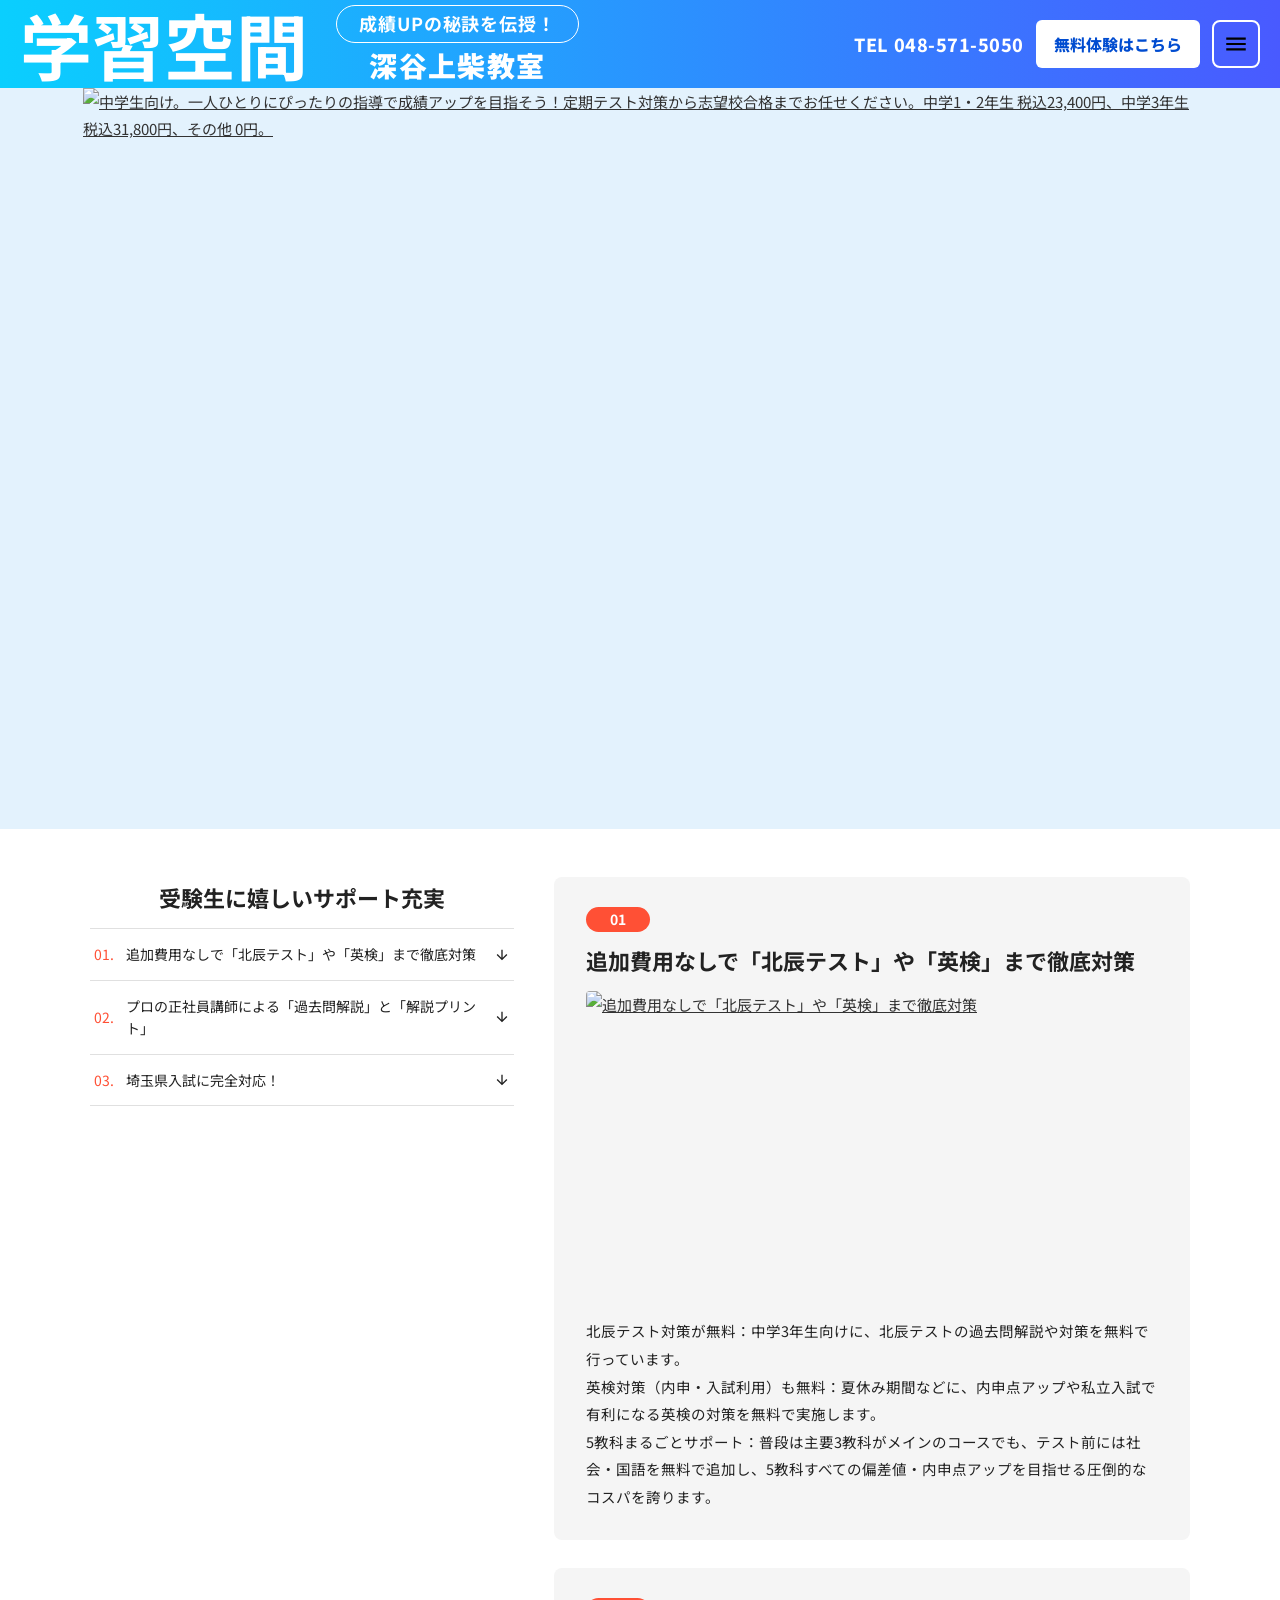
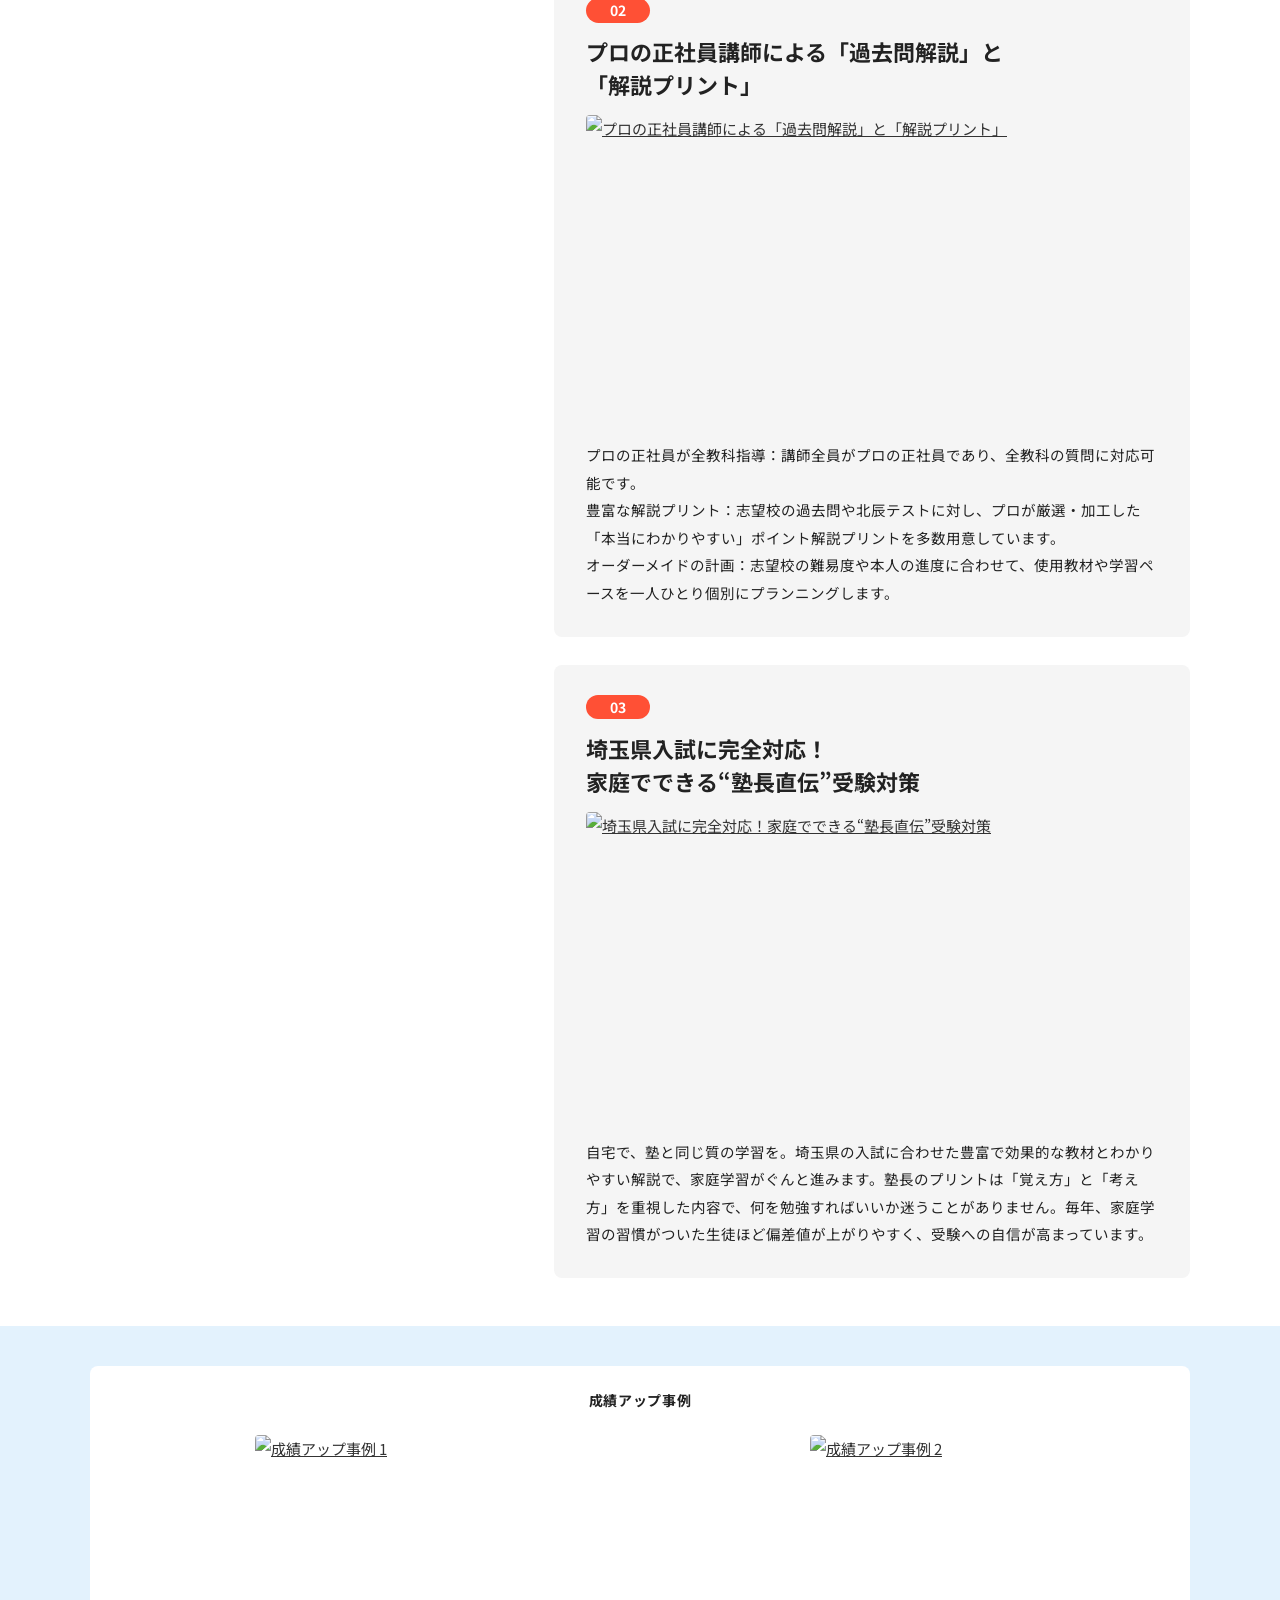
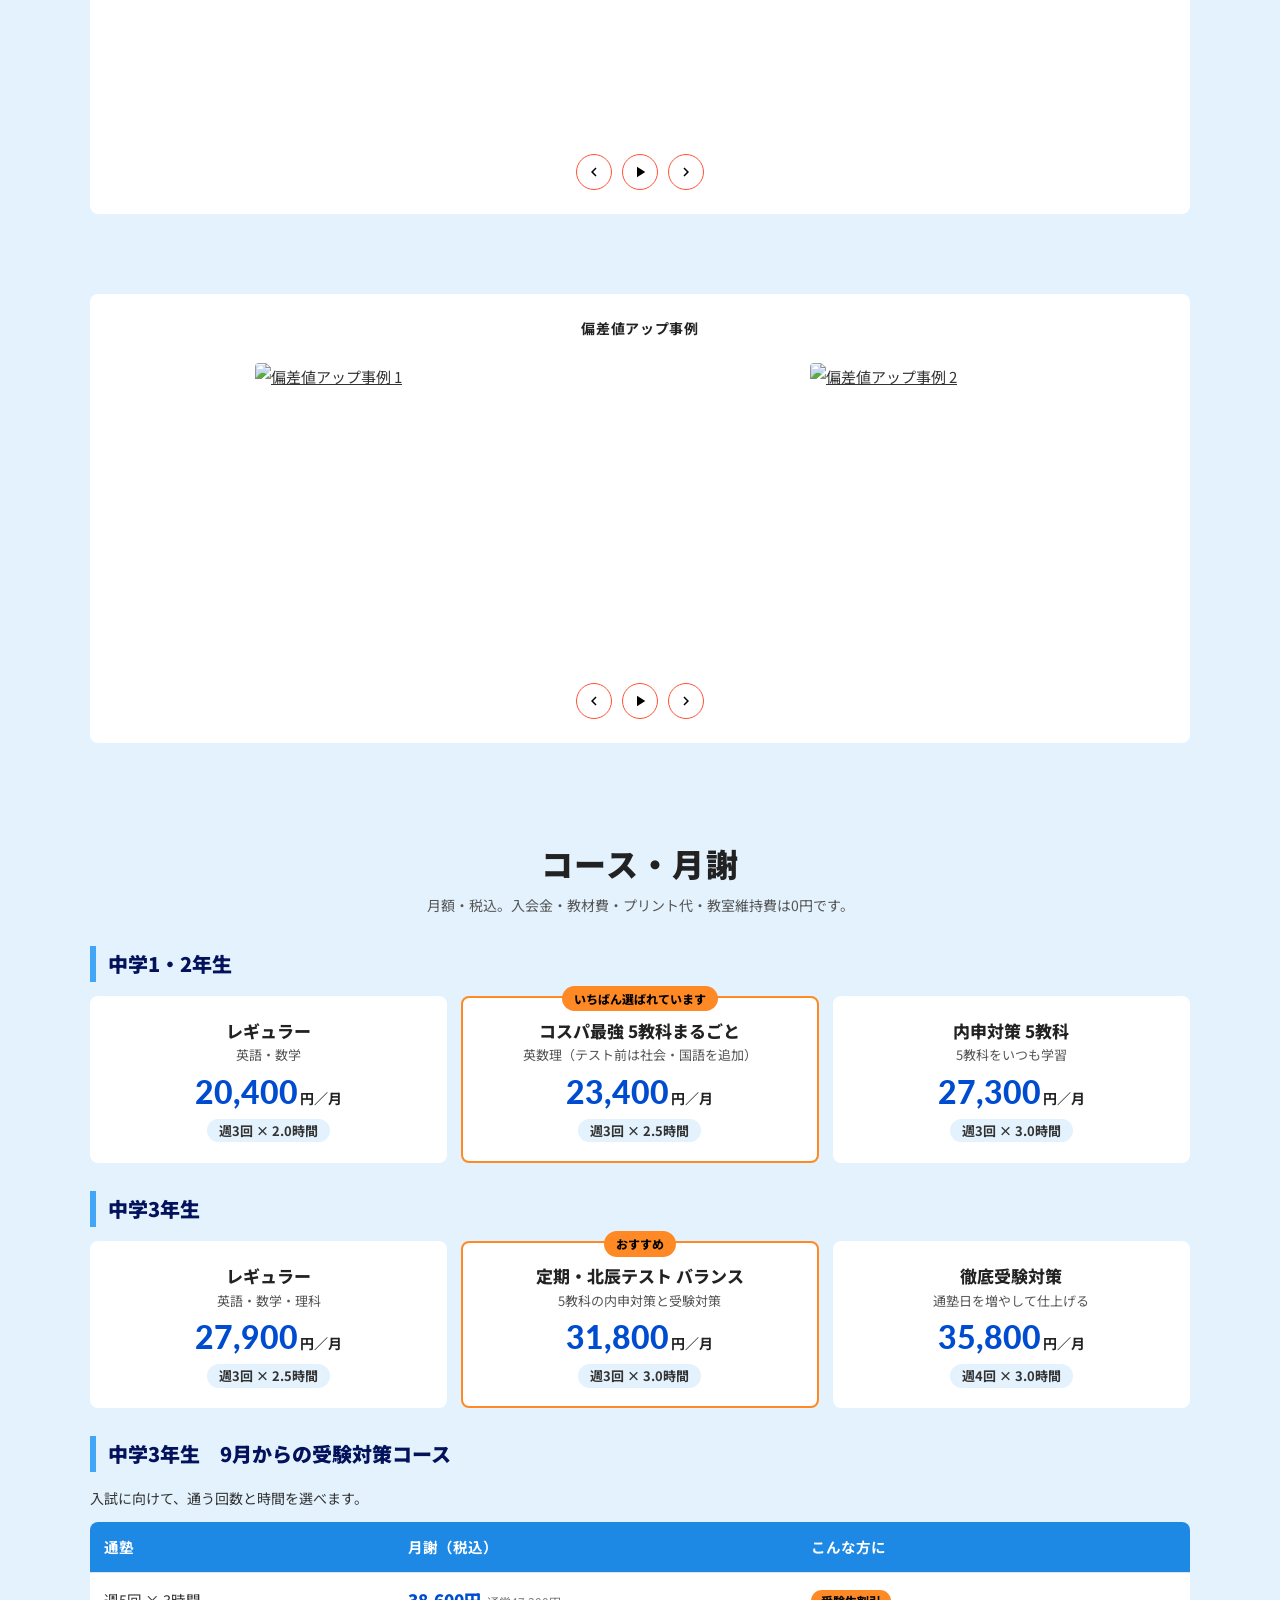
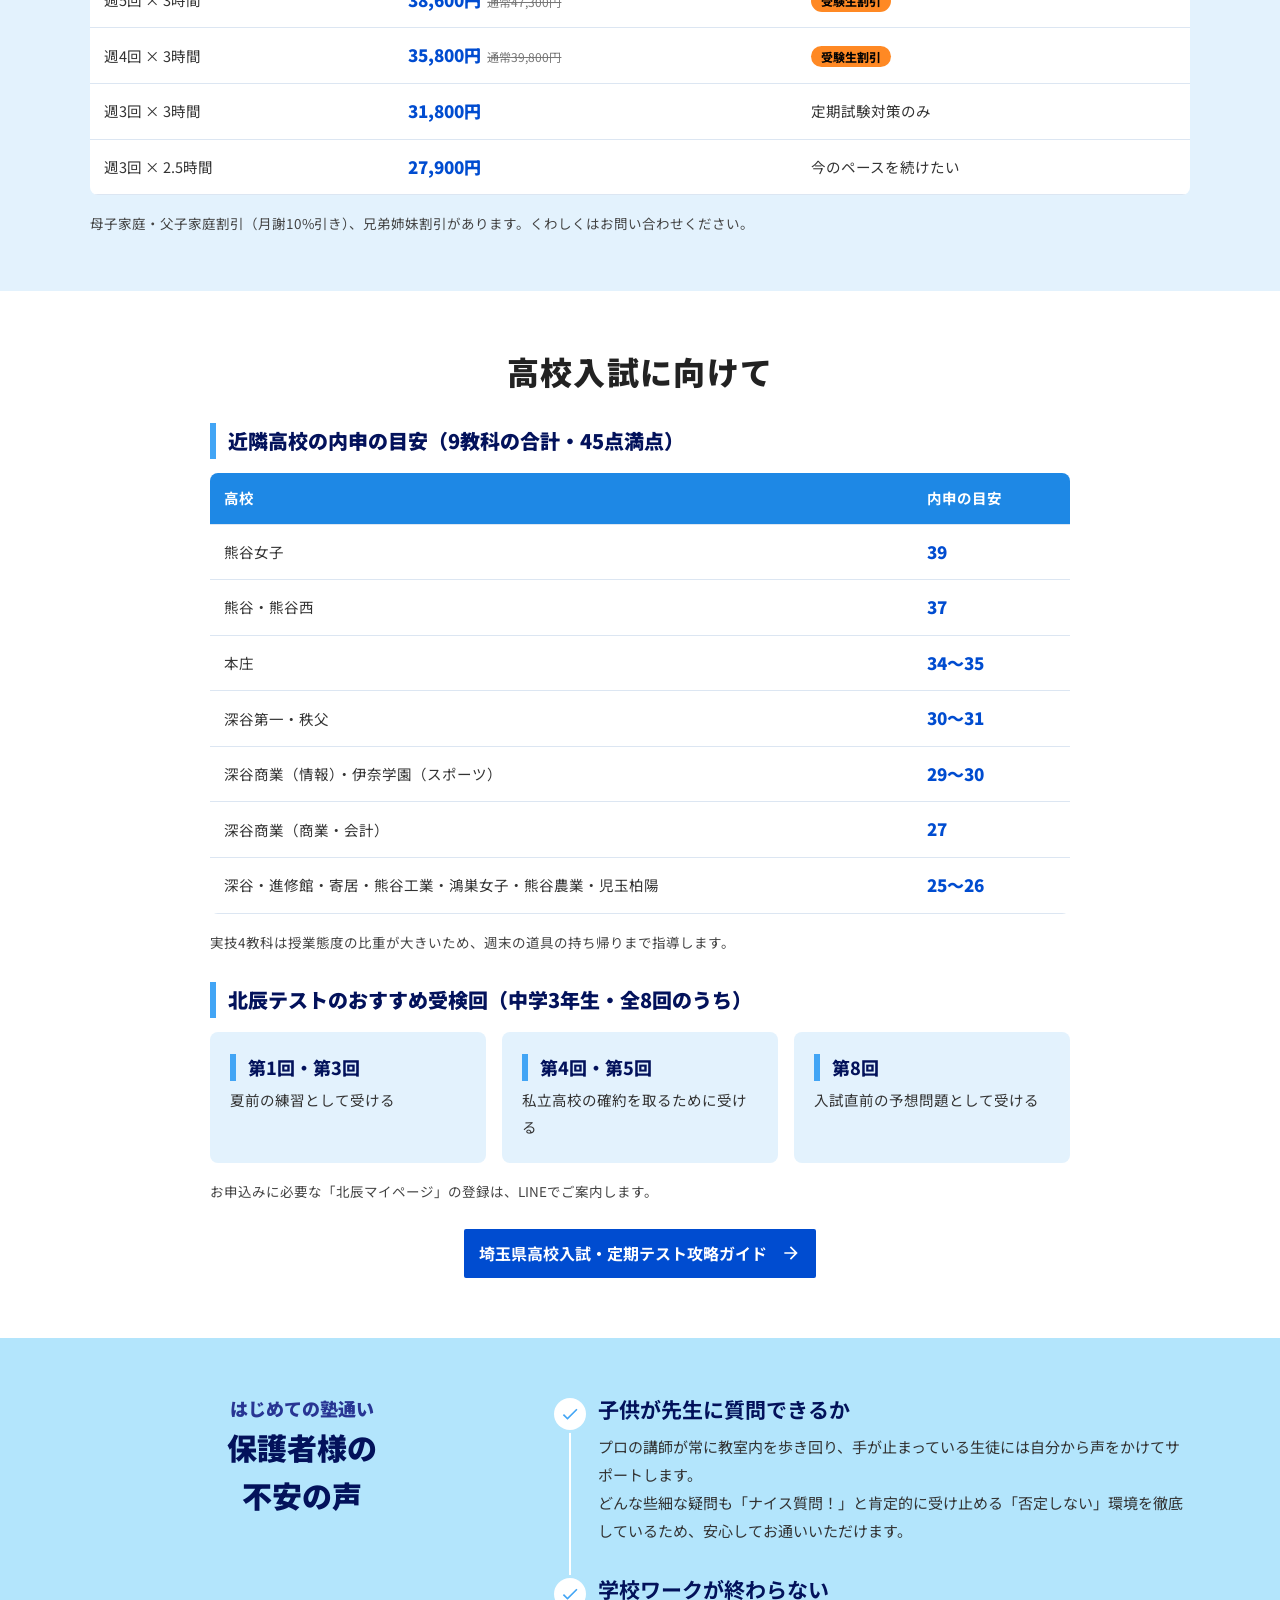
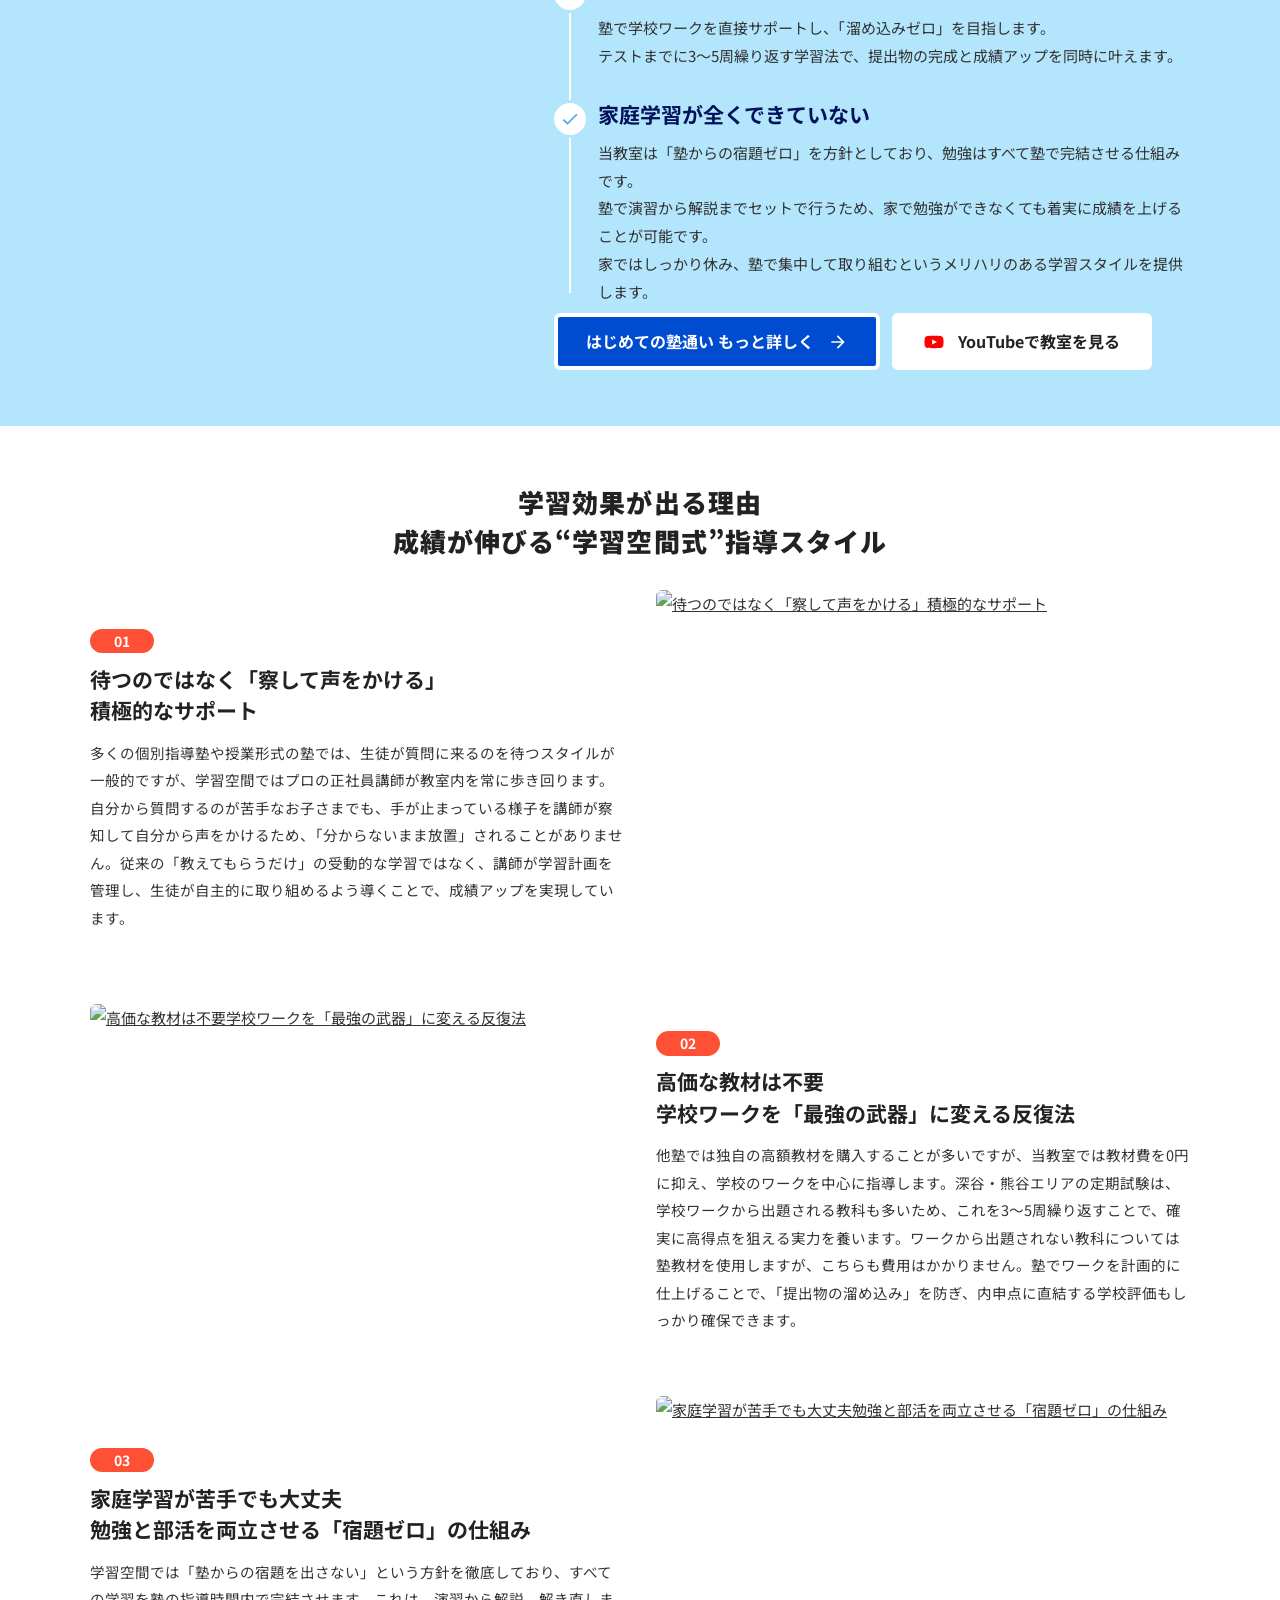
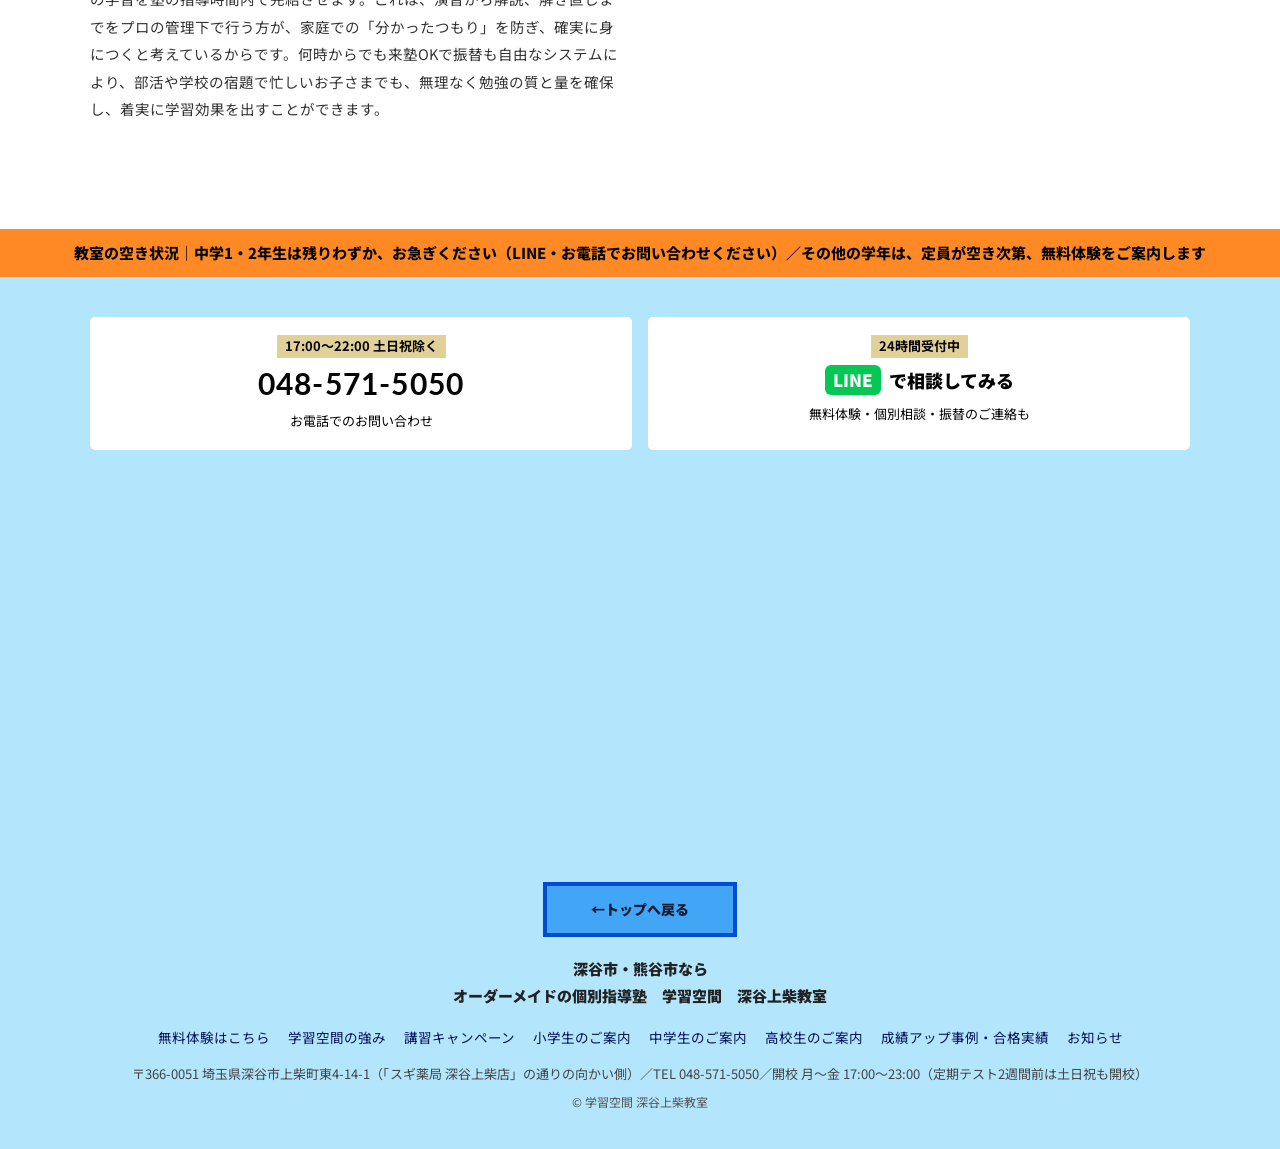
==== chugaku.html @ e516ffdf "トップ見出しを強調、冬期講習の日程をカレンダー表示、中3受験対策コースの週3回×4時間を削除、改行位置を調整 Co-Authored-By: Claude Opus 5.5 <noreply@anth" ====
<!DOCTYPE html>
<html lang="ja">
<head>
<meta charset="utf-8">
<meta name="viewport" content="width=device-width, initial-scale=1">
<title>中学生のご案内｜学習空間 深谷上柴教室</title>
<meta name="description" content="学習空間 深谷上柴教室の中学生コース。学校ワークの反復、テスト前は5教科無料、北辰テスト・英検対策も追加費用なし。">
<meta property="og:type" content="website">
<meta property="og:title" content="中学生のご案内｜学習空間 深谷上柴教室">
<meta property="og:description" content="学習空間 深谷上柴教室の中学生コース。学校ワークの反復、テスト前は5教科無料、北辰テスト・英検対策も追加費用なし。">
<meta property="og:image" content="https://storage.googleapis.com/studio-design-asset-files/projects/4BqNZxnVqr/s-1537x1023_v-fms_webp_085ecca5-3adc-478c-aa2e-44f768b6213b_middle.webp">
<meta name="twitter:card" content="summary_large_image">
<link rel="preconnect" href="https://fonts.googleapis.com">
<link rel="preconnect" href="https://fonts.gstatic.com" crossorigin>
<link rel="preconnect" href="https://storage.googleapis.com" crossorigin>
<link href="https://fonts.googleapis.com/css2?family=Lato:wght@400;700;900&family=Noto+Sans+JP:wght@400;600;700;800;900&display=swap" rel="stylesheet">
<link rel="stylesheet" href="assets/style.css">
</head>
<body class="sub" id="top">
<header class="site-header">
  <a class="logo" href="index.html" aria-label="学習空間 深谷上柴教室 トップへ">学習空間</a>
  <a class="brand-sub" href="index.html" tabindex="-1" aria-hidden="true"><span class="pill">成績UPの秘訣を伝授！</span><span class="school">深谷上柴教室</span></a>
  <div class="hdr-actions">
    <a class="hdr-tel" href="tel:048-571-5050">TEL 048-571-5050</a>
    <a class="hdr-trial" href="taiken.html">無料体験はこちら</a>
    <a class="hdr-line" href="https://line.me/R/oaMessage/@btl5495k" target="_blank" rel="noopener"><span class="lg">LINE</span>無料体験・相談</a>
    <button class="menu-btn" type="button" aria-controls="drawer" aria-expanded="false" aria-label="メニューを開く"><svg class="" viewBox="0 0 24 24" aria-hidden="true"><path d="M3 18h18v-2H3v2zm0-5h18v-2H3v2zm0-7v2h18V6H3z"/></svg></button>
  </div>
</header>
<nav class="qnav" aria-label="おもなページ"><a href="tsuyomi.html">強み</a><a href="koushu.html">講習</a><a href="shogaku.html">小学生</a><a href="chugaku.html">中学生</a><a href="koukou.html">高校生</a><a href="jisseki.html">実績</a><a href="taiken.html">無料体験</a><a href="#access">アクセス</a></nav>
<nav class="drawer" id="drawer" aria-label="サイト内メニュー" hidden><a href="index.html">トップ<svg class="icon" viewBox="0 0 24 24" aria-hidden="true"><path d="M8.6 16.6 10 18l6-6-6-6-1.4 1.4 4.6 4.6z"/></svg></a><a href="taiken.html">無料体験はこちら<svg class="icon" viewBox="0 0 24 24" aria-hidden="true"><path d="M8.6 16.6 10 18l6-6-6-6-1.4 1.4 4.6 4.6z"/></svg></a><a href="tsuyomi.html">学習空間の強み<svg class="icon" viewBox="0 0 24 24" aria-hidden="true"><path d="M8.6 16.6 10 18l6-6-6-6-1.4 1.4 4.6 4.6z"/></svg></a><a href="koushu.html">講習キャンペーン<svg class="icon" viewBox="0 0 24 24" aria-hidden="true"><path d="M8.6 16.6 10 18l6-6-6-6-1.4 1.4 4.6 4.6z"/></svg></a><a href="shogaku.html">小学生のご案内<svg class="icon" viewBox="0 0 24 24" aria-hidden="true"><path d="M8.6 16.6 10 18l6-6-6-6-1.4 1.4 4.6 4.6z"/></svg></a><a href="chugaku.html">中学生のご案内<svg class="icon" viewBox="0 0 24 24" aria-hidden="true"><path d="M8.6 16.6 10 18l6-6-6-6-1.4 1.4 4.6 4.6z"/></svg></a><a href="koukou.html">高校生のご案内<svg class="icon" viewBox="0 0 24 24" aria-hidden="true"><path d="M8.6 16.6 10 18l6-6-6-6-1.4 1.4 4.6 4.6z"/></svg></a><a href="jisseki.html">成績アップ事例・合格実績<svg class="icon" viewBox="0 0 24 24" aria-hidden="true"><path d="M8.6 16.6 10 18l6-6-6-6-1.4 1.4 4.6 4.6z"/></svg></a><a href="oshirase.html">お知らせ<svg class="icon" viewBox="0 0 24 24" aria-hidden="true"><path d="M8.6 16.6 10 18l6-6-6-6-1.4 1.4 4.6 4.6z"/></svg></a><a href="taiken.html#avail">教室の空き状況<svg class="icon" viewBox="0 0 24 24" aria-hidden="true"><path d="M8.6 16.6 10 18l6-6-6-6-1.4 1.4 4.6 4.6z"/></svg></a><a href="index.html#access">アクセス<svg class="icon" viewBox="0 0 24 24" aria-hidden="true"><path d="M8.6 16.6 10 18l6-6-6-6-1.4 1.4 4.6 4.6z"/></svg></a><a class="drawer-cta" href="https://line.me/R/oaMessage/@btl5495k" target="_blank" rel="noopener">LINEで無料体験・個別相談</a></nav>
<main>
<h1 class="sr-only">中学生のご案内</h1><div class="page-hero"><a class="zoom" href="https://storage.googleapis.com/studio-design-asset-files/projects/4BqNZxnVqr/s-1537x1023_v-fms_webp_085ecca5-3adc-478c-aa2e-44f768b6213b_middle.webp" data-zoom aria-label="画像を拡大して見る：中学生向け。一人ひとりにぴったりの指導で成績アップを目指そう！定期テスト対策から"><img src="https://storage.googleapis.com/studio-design-asset-files/projects/4BqNZxnVqr/s-1537x1023_v-fms_webp_085ecca5-3adc-478c-aa2e-44f768b6213b_middle.webp" width="1537" height="1023" alt="中学生向け。一人ひとりにぴったりの指導で成績アップを目指そう！定期テスト対策から志望校合格までお任せください。中学1・2年生 税込23,400円、中学3年生 税込31,800円、その他 0円。" fetchpriority="high"><span class="zoom-hint" aria-hidden="true">タップで拡大</span></a></div><section class="feature"><div class="container feature__in">
<aside class="f-index"><h2>受験生に嬉しいサポート充実</h2><ol><li><a href="#f-1"><span class="n">01.</span><span class="t">追加費用なしで「北辰テスト」や「英検」まで徹底対策</span><svg class="icon" viewBox="0 0 24 24" aria-hidden="true"><path d="M20 12l-1.4-1.4-5.6 5.6V4h-2v12.2l-5.6-5.6L4 12l8 8z"/></svg></a></li><li><a href="#f-2"><span class="n">02.</span><span class="t">プロの正社員講師による「過去問解説」と「解説プリント」</span><svg class="icon" viewBox="0 0 24 24" aria-hidden="true"><path d="M20 12l-1.4-1.4-5.6 5.6V4h-2v12.2l-5.6-5.6L4 12l8 8z"/></svg></a></li><li><a href="#f-3"><span class="n">03.</span><span class="t">埼玉県入試に完全対応！</span><svg class="icon" viewBox="0 0 24 24" aria-hidden="true"><path d="M20 12l-1.4-1.4-5.6 5.6V4h-2v12.2l-5.6-5.6L4 12l8 8z"/></svg></a></li></ol></aside>
<div class="f-articles"><article class="f-art" id="f-1"><span class="f-num">01</span><h3>追加費用なしで「北辰テスト」や「英検」まで徹底対策</h3><a class="zoom" href="https://storage.googleapis.com/studio-design-asset-files/projects/JgqeddRwOk/s-1408x768_v-fms_webp_c2625f25-306c-45f7-a068-4a44cbc69f5a_middle.webp" data-zoom aria-label="画像を拡大して見る：追加費用なしで「北辰テスト」や「英検」まで徹底対策"><img src="https://storage.googleapis.com/studio-design-asset-files/projects/JgqeddRwOk/s-1408x768_v-fms_webp_c2625f25-306c-45f7-a068-4a44cbc69f5a_middle.webp" width="1408" height="768" alt="追加費用なしで「北辰テスト」や「英検」まで徹底対策" loading="lazy" decoding="async"><span class="zoom-hint" aria-hidden="true">タップで拡大</span></a><p>北辰テスト対策が無料：中学3年生向けに、北辰テストの過去問解説や対策を無料で行っています。<br>英検対策（内申・入試利用）も無料：夏休み期間などに、内申点アップや私立入試で有利になる英検の対策を無料で実施します。<br>5教科まるごとサポート：普段は主要3教科がメインのコースでも、テスト前には社会・国語を無料で追加し、5教科すべての偏差値・内申点アップを目指せる圧倒的なコスパを誇ります。</p></article><article class="f-art" id="f-2"><span class="f-num">02</span><h3>プロの正社員講師による「過去問解説」と「解説プリント」</h3><a class="zoom" href="https://storage.googleapis.com/studio-design-asset-files/projects/JgqeddRwOk/s-1408x768_v-fms_webp_89e62959-d08c-49f3-b82d-85c477951748_middle.webp" data-zoom aria-label="画像を拡大して見る：プロの正社員講師による「過去問解説」と「解説プリント」"><img src="https://storage.googleapis.com/studio-design-asset-files/projects/JgqeddRwOk/s-1408x768_v-fms_webp_89e62959-d08c-49f3-b82d-85c477951748_middle.webp" width="1408" height="768" alt="プロの正社員講師による「過去問解説」と「解説プリント」" loading="lazy" decoding="async"><span class="zoom-hint" aria-hidden="true">タップで拡大</span></a><p>プロの正社員が全教科指導：講師全員がプロの正社員であり、全教科の質問に対応可能です。<br>豊富な解説プリント：志望校の過去問や北辰テストに対し、プロが厳選・加工した「本当にわかりやすい」ポイント解説プリントを多数用意しています。<br>オーダーメイドの計画：志望校の難易度や本人の進度に合わせて、使用教材や学習ペースを一人ひとり個別にプランニングします。</p></article><article class="f-art" id="f-3"><span class="f-num">03</span><h3>埼玉県入試に完全対応！<br>家庭でできる“塾長直伝”受験対策</h3><a class="zoom" href="https://storage.googleapis.com/studio-design-asset-files/projects/JgqeddRwOk/s-1408x768_v-fms_webp_7ffeb72d-46fb-4b7b-9261-440a70feaf93_middle.webp" data-zoom aria-label="画像を拡大して見る：埼玉県入試に完全対応！家庭でできる“塾長直伝”受験対策"><img src="https://storage.googleapis.com/studio-design-asset-files/projects/JgqeddRwOk/s-1408x768_v-fms_webp_7ffeb72d-46fb-4b7b-9261-440a70feaf93_middle.webp" width="1408" height="768" alt="埼玉県入試に完全対応！家庭でできる“塾長直伝”受験対策" loading="lazy" decoding="async"><span class="zoom-hint" aria-hidden="true">タップで拡大</span></a><p>自宅で、塾と同じ質の学習を。埼玉県の入試に合わせた豊富で効果的な教材とわかりやすい解説で、家庭学習がぐんと進みます。塾長のプリントは「覚え方」と「考え方」を重視した内容で、何を勉強すればいいか迷うことがありません。毎年、家庭学習の習慣がついた生徒ほど偏差値が上がりやすく、受験への自信が高まっています。</p></article></div>
</div></section><section class="gallery"><div class="container"><div class="g-card">
<h2 class="g-title">成績アップ事例</h2>
<div class="slider" data-slider>
  <div class="sl-track" tabindex="0" aria-label="成績アップ事例（横にスクロールできます）"><figure class="sl-slide"><a class="zoom" href="https://storage.googleapis.com/studio-design-asset-files/projects/4BqNZxnVqr/s-2867x1600_v-frms_webp_2e378aa3-9a1c-422d-a543-12ef99676a40_regular.webp" data-zoom aria-label="画像を拡大して見る：成績アップ事例 1"><img src="https://storage.googleapis.com/studio-design-asset-files/projects/4BqNZxnVqr/s-2867x1600_v-frms_webp_2e378aa3-9a1c-422d-a543-12ef99676a40_middle.webp" width="2867" height="1600" alt="成績アップ事例 1" loading="lazy" decoding="async"><span class="zoom-hint" aria-hidden="true">タップで拡大</span></a></figure><figure class="sl-slide"><a class="zoom" href="https://storage.googleapis.com/studio-design-asset-files/projects/4BqNZxnVqr/s-2867x1600_v-frms_webp_92ac3104-5711-4bfc-8321-d95f1cb8992a_regular.webp" data-zoom aria-label="画像を拡大して見る：成績アップ事例 2"><img src="https://storage.googleapis.com/studio-design-asset-files/projects/4BqNZxnVqr/s-2867x1600_v-frms_webp_92ac3104-5711-4bfc-8321-d95f1cb8992a_middle.webp" width="2867" height="1600" alt="成績アップ事例 2" loading="lazy" decoding="async"><span class="zoom-hint" aria-hidden="true">タップで拡大</span></a></figure><figure class="sl-slide"><a class="zoom" href="https://storage.googleapis.com/studio-design-asset-files/projects/4BqNZxnVqr/s-2867x1600_v-frms_webp_7a08f647-401f-4278-8d2e-4a46b5521adf_regular.webp" data-zoom aria-label="画像を拡大して見る：成績アップ事例 3"><img src="https://storage.googleapis.com/studio-design-asset-files/projects/4BqNZxnVqr/s-2867x1600_v-frms_webp_7a08f647-401f-4278-8d2e-4a46b5521adf_middle.webp" width="2867" height="1600" alt="成績アップ事例 3" loading="lazy" decoding="async"><span class="zoom-hint" aria-hidden="true">タップで拡大</span></a></figure><figure class="sl-slide"><a class="zoom" href="https://storage.googleapis.com/studio-design-asset-files/projects/4BqNZxnVqr/s-2867x1600_v-frms_webp_35bacf67-cd79-4b3f-bc0f-cceeab15dfef_regular.webp" data-zoom aria-label="画像を拡大して見る：成績アップ事例 4"><img src="https://storage.googleapis.com/studio-design-asset-files/projects/4BqNZxnVqr/s-2867x1600_v-frms_webp_35bacf67-cd79-4b3f-bc0f-cceeab15dfef_middle.webp" width="2867" height="1600" alt="成績アップ事例 4" loading="lazy" decoding="async"><span class="zoom-hint" aria-hidden="true">タップで拡大</span></a></figure><figure class="sl-slide"><a class="zoom" href="https://storage.googleapis.com/studio-design-asset-files/projects/4BqNZxnVqr/s-2867x1600_v-frms_webp_fa2b240c-3f54-4483-aff1-b40e52ed1cd4_regular.webp" data-zoom aria-label="画像を拡大して見る：成績アップ事例 5"><img src="https://storage.googleapis.com/studio-design-asset-files/projects/4BqNZxnVqr/s-2867x1600_v-frms_webp_fa2b240c-3f54-4483-aff1-b40e52ed1cd4_middle.webp" width="2867" height="1600" alt="成績アップ事例 5" loading="lazy" decoding="async"><span class="zoom-hint" aria-hidden="true">タップで拡大</span></a></figure><figure class="sl-slide"><a class="zoom" href="https://storage.googleapis.com/studio-design-asset-files/projects/4BqNZxnVqr/s-2867x1600_v-frms_webp_d806d4c4-3f8f-4ee7-b16f-ba9aa1a09edf_regular.webp" data-zoom aria-label="画像を拡大して見る：成績アップ事例 6"><img src="https://storage.googleapis.com/studio-design-asset-files/projects/4BqNZxnVqr/s-2867x1600_v-frms_webp_d806d4c4-3f8f-4ee7-b16f-ba9aa1a09edf_middle.webp" width="2867" height="1600" alt="成績アップ事例 6" loading="lazy" decoding="async"><span class="zoom-hint" aria-hidden="true">タップで拡大</span></a></figure><figure class="sl-slide"><a class="zoom" href="https://storage.googleapis.com/studio-design-asset-files/projects/4BqNZxnVqr/s-2867x1600_v-frms_webp_1634949c-c64b-4a1b-981c-edf28facf3b1_regular.webp" data-zoom aria-label="画像を拡大して見る：成績アップ事例 7"><img src="https://storage.googleapis.com/studio-design-asset-files/projects/4BqNZxnVqr/s-2867x1600_v-frms_webp_1634949c-c64b-4a1b-981c-edf28facf3b1_middle.webp" width="2867" height="1600" alt="成績アップ事例 7" loading="lazy" decoding="async"><span class="zoom-hint" aria-hidden="true">タップで拡大</span></a></figure><figure class="sl-slide"><a class="zoom" href="https://storage.googleapis.com/studio-design-asset-files/projects/4BqNZxnVqr/s-2867x1600_v-frms_webp_f30806ed-70dc-40b2-820a-d382b4d7b7dc_regular.webp" data-zoom aria-label="画像を拡大して見る：成績アップ事例 8"><img src="https://storage.googleapis.com/studio-design-asset-files/projects/4BqNZxnVqr/s-2867x1600_v-frms_webp_f30806ed-70dc-40b2-820a-d382b4d7b7dc_middle.webp" width="2867" height="1600" alt="成績アップ事例 8" loading="lazy" decoding="async"><span class="zoom-hint" aria-hidden="true">タップで拡大</span></a></figure><figure class="sl-slide"><a class="zoom" href="https://storage.googleapis.com/studio-design-asset-files/projects/4BqNZxnVqr/s-2867x1600_v-frms_webp_926273d0-de78-448a-9262-63d55eb0447c_regular.webp" data-zoom aria-label="画像を拡大して見る：成績アップ事例 9"><img src="https://storage.googleapis.com/studio-design-asset-files/projects/4BqNZxnVqr/s-2867x1600_v-frms_webp_926273d0-de78-448a-9262-63d55eb0447c_middle.webp" width="2867" height="1600" alt="成績アップ事例 9" loading="lazy" decoding="async"><span class="zoom-hint" aria-hidden="true">タップで拡大</span></a></figure><figure class="sl-slide"><a class="zoom" href="https://storage.googleapis.com/studio-design-asset-files/projects/4BqNZxnVqr/s-2867x1600_v-frms_webp_481ab925-b3a5-42a6-a189-8581e3936064_regular.webp" data-zoom aria-label="画像を拡大して見る：成績アップ事例 10"><img src="https://storage.googleapis.com/studio-design-asset-files/projects/4BqNZxnVqr/s-2867x1600_v-frms_webp_481ab925-b3a5-42a6-a189-8581e3936064_middle.webp" width="2867" height="1600" alt="成績アップ事例 10" loading="lazy" decoding="async"><span class="zoom-hint" aria-hidden="true">タップで拡大</span></a></figure></div>
  <div class="sl-ctrl"><button type="button" data-prev aria-label="前へ"><svg class="" viewBox="0 0 24 24" aria-hidden="true"><path d="M15.4 7.4 14 6l-6 6 6 6 1.4-1.4L10.8 12z"/></svg></button><button type="button" data-play aria-pressed="false" aria-label="自動再生する"><svg class="" viewBox="0 0 24 24" aria-hidden="true"><path d="M8 5v14l11-7z"/></svg></button><button type="button" data-next aria-label="次へ"><svg class="" viewBox="0 0 24 24" aria-hidden="true"><path d="M8.6 16.6 10 18l6-6-6-6-1.4 1.4 4.6 4.6z"/></svg></button></div>
</div>
</div></div></section><section class="gallery"><div class="container"><div class="g-card">
<h2 class="g-title">偏差値アップ事例</h2>
<div class="slider" data-slider>
  <div class="sl-track" tabindex="0" aria-label="偏差値アップ事例（横にスクロールできます）"><figure class="sl-slide"><a class="zoom" href="https://storage.googleapis.com/studio-design-asset-files/projects/4BqNZxnVqr/s-2752x1536_v-frms_webp_117fcaa7-79cf-4fb7-bff4-4b47ab7573e0_regular.webp" data-zoom aria-label="画像を拡大して見る：偏差値アップ事例 1"><img src="https://storage.googleapis.com/studio-design-asset-files/projects/4BqNZxnVqr/s-2752x1536_v-frms_webp_117fcaa7-79cf-4fb7-bff4-4b47ab7573e0_middle.webp" width="2752" height="1536" alt="偏差値アップ事例 1" loading="lazy" decoding="async"><span class="zoom-hint" aria-hidden="true">タップで拡大</span></a></figure><figure class="sl-slide"><a class="zoom" href="https://storage.googleapis.com/studio-design-asset-files/projects/4BqNZxnVqr/s-2867x1600_v-frms_webp_02a554d6-b432-4d66-baea-f7bd795b435c_regular.webp" data-zoom aria-label="画像を拡大して見る：偏差値アップ事例 2"><img src="https://storage.googleapis.com/studio-design-asset-files/projects/4BqNZxnVqr/s-2867x1600_v-frms_webp_02a554d6-b432-4d66-baea-f7bd795b435c_middle.webp" width="2867" height="1600" alt="偏差値アップ事例 2" loading="lazy" decoding="async"><span class="zoom-hint" aria-hidden="true">タップで拡大</span></a></figure><figure class="sl-slide"><a class="zoom" href="https://storage.googleapis.com/studio-design-asset-files/projects/4BqNZxnVqr/s-2867x1600_v-frms_webp_d7d34027-dc32-41b5-88ef-8b2a43e8c762_regular.webp" data-zoom aria-label="画像を拡大して見る：偏差値アップ事例 3"><img src="https://storage.googleapis.com/studio-design-asset-files/projects/4BqNZxnVqr/s-2867x1600_v-frms_webp_d7d34027-dc32-41b5-88ef-8b2a43e8c762_middle.webp" width="2867" height="1600" alt="偏差値アップ事例 3" loading="lazy" decoding="async"><span class="zoom-hint" aria-hidden="true">タップで拡大</span></a></figure><figure class="sl-slide"><a class="zoom" href="https://storage.googleapis.com/studio-design-asset-files/projects/4BqNZxnVqr/s-2867x1600_v-frms_webp_4d8c095f-3f36-401b-88a9-9adc94176a1b_regular.webp" data-zoom aria-label="画像を拡大して見る：偏差値アップ事例 4"><img src="https://storage.googleapis.com/studio-design-asset-files/projects/4BqNZxnVqr/s-2867x1600_v-frms_webp_4d8c095f-3f36-401b-88a9-9adc94176a1b_middle.webp" width="2867" height="1600" alt="偏差値アップ事例 4" loading="lazy" decoding="async"><span class="zoom-hint" aria-hidden="true">タップで拡大</span></a></figure><figure class="sl-slide"><a class="zoom" href="https://storage.googleapis.com/studio-design-asset-files/projects/4BqNZxnVqr/s-2867x1600_v-frms_webp_2ccf13da-cb5d-48ac-8eeb-7f1bab180a0b_regular.webp" data-zoom aria-label="画像を拡大して見る：偏差値アップ事例 5"><img src="https://storage.googleapis.com/studio-design-asset-files/projects/4BqNZxnVqr/s-2867x1600_v-frms_webp_2ccf13da-cb5d-48ac-8eeb-7f1bab180a0b_middle.webp" width="2867" height="1600" alt="偏差値アップ事例 5" loading="lazy" decoding="async"><span class="zoom-hint" aria-hidden="true">タップで拡大</span></a></figure><figure class="sl-slide"><a class="zoom" href="https://storage.googleapis.com/studio-design-asset-files/projects/4BqNZxnVqr/s-2867x1600_v-frms_webp_0e429249-4f27-4fb6-a70f-53a71ff6ebfc_regular.webp" data-zoom aria-label="画像を拡大して見る：偏差値アップ事例 6"><img src="https://storage.googleapis.com/studio-design-asset-files/projects/4BqNZxnVqr/s-2867x1600_v-frms_webp_0e429249-4f27-4fb6-a70f-53a71ff6ebfc_middle.webp" width="2867" height="1600" alt="偏差値アップ事例 6" loading="lazy" decoding="async"><span class="zoom-hint" aria-hidden="true">タップで拡大</span></a></figure><figure class="sl-slide"><a class="zoom" href="https://storage.googleapis.com/studio-design-asset-files/projects/4BqNZxnVqr/s-2867x1600_v-frms_webp_ec640e0d-96f0-4cde-85b8-5ac48530ff42_regular.webp" data-zoom aria-label="画像を拡大して見る：偏差値アップ事例 7"><img src="https://storage.googleapis.com/studio-design-asset-files/projects/4BqNZxnVqr/s-2867x1600_v-frms_webp_ec640e0d-96f0-4cde-85b8-5ac48530ff42_middle.webp" width="2867" height="1600" alt="偏差値アップ事例 7" loading="lazy" decoding="async"><span class="zoom-hint" aria-hidden="true">タップで拡大</span></a></figure><figure class="sl-slide"><a class="zoom" href="https://storage.googleapis.com/studio-design-asset-files/projects/4BqNZxnVqr/s-2867x1600_v-frms_webp_1e14e86d-ba70-4de6-a35d-c80f6432f007_regular.webp" data-zoom aria-label="画像を拡大して見る：偏差値アップ事例 8"><img src="https://storage.googleapis.com/studio-design-asset-files/projects/4BqNZxnVqr/s-2867x1600_v-frms_webp_1e14e86d-ba70-4de6-a35d-c80f6432f007_middle.webp" width="2867" height="1600" alt="偏差値アップ事例 8" loading="lazy" decoding="async"><span class="zoom-hint" aria-hidden="true">タップで拡大</span></a></figure></div>
  <div class="sl-ctrl"><button type="button" data-prev aria-label="前へ"><svg class="" viewBox="0 0 24 24" aria-hidden="true"><path d="M15.4 7.4 14 6l-6 6 6 6 1.4-1.4L10.8 12z"/></svg></button><button type="button" data-play aria-pressed="false" aria-label="自動再生する"><svg class="" viewBox="0 0 24 24" aria-hidden="true"><path d="M8 5v14l11-7z"/></svg></button><button type="button" data-next aria-label="次へ"><svg class="" viewBox="0 0 24 24" aria-hidden="true"><path d="M8.6 16.6 10 18l6-6-6-6-1.4 1.4 4.6 4.6z"/></svg></button></div>
</div>
</div></div></section><section class="price" id="price"><div class="container">
<h2 class="sec-title">コース・月謝</h2><p class="sec-sub">月額・税込。入会金・教材費・プリント代・教室維持費は0円です。</p>
<div class="p-group"><h3>中学1・2年生</h3><div class="p-cards"><div class="p-card"><h4>レギュラー</h4><p class="sub">英語・数学</p><p class="yen">20,400<small>円／月</small></p><span class="per">週3回 × 2.0時間</span></div><div class="p-card rec"><span class="badge">いちばん選ばれています</span><h4>コスパ最強 5教科まるごと</h4><p class="sub">英数理（テスト前は社会・国語を追加）</p><p class="yen">23,400<small>円／月</small></p><span class="per">週3回 × 2.5時間</span></div><div class="p-card"><h4>内申対策 5教科</h4><p class="sub">5教科をいつも学習</p><p class="yen">27,300<small>円／月</small></p><span class="per">週3回 × 3.0時間</span></div></div></div><div class="p-group"><h3>中学3年生</h3><div class="p-cards"><div class="p-card"><h4>レギュラー</h4><p class="sub">英語・数学・理科</p><p class="yen">27,900<small>円／月</small></p><span class="per">週3回 × 2.5時間</span></div><div class="p-card rec"><span class="badge">おすすめ</span><h4>定期・北辰テスト バランス</h4><p class="sub">5教科の内申対策と受験対策</p><p class="yen">31,800<small>円／月</small></p><span class="per">週3回 × 3.0時間</span></div><div class="p-card"><h4>徹底受験対策</h4><p class="sub">通塾日を増やして仕上げる</p><p class="yen">35,800<small>円／月</small></p><span class="per">週4回 × 3.0時間</span></div></div></div><div class="p-group"><h3>中学3年生　9月からの受験対策コース</h3><p style="font-size:14px;margin-bottom:10px">入試に向けて、通う回数と時間を選べます。</p>
<div class="scroll-x"><table class="tbl"><thead><tr><th scope="col">通塾</th><th scope="col">月謝（税込）</th><th scope="col">こんな方に</th></tr></thead><tbody><tr><td>週5回 × 3時間</td><td class="num">38,600円<span class=del>通常47,300円</span></td><td><span class=tag-y>受験生割引</span></td></tr><tr><td>週4回 × 3時間</td><td class="num">35,800円<span class=del>通常39,800円</span></td><td><span class=tag-y>受験生割引</span></td></tr><tr><td>週3回 × 3時間</td><td class="num">31,800円</td><td>定期試験対策のみ</td></tr><tr><td>週3回 × 2.5時間</td><td class="num">27,900円</td><td>今のペースを続けたい</td></tr></tbody></table></div></div>
<p class="p-note">母子家庭・父子家庭割引（月謝10%引き）、兄弟姉妹割引があります。くわしくはお問い合わせください。</p>
</div></section><section class="sec" style="background:#fff"><div class="container narrow">
<h2 class="sec-title">高校入試に向けて</h2>
<div class="p-group"><h3>近隣高校の内申の目安（9教科の合計・45点満点）</h3>
<div class="scroll-x"><table class="tbl"><thead><tr><th scope="col">高校</th><th scope="col">内申の目安</th></tr></thead><tbody><tr><td>熊谷女子</td><td class="num">39</td></tr><tr><td>熊谷・熊谷西</td><td class="num">37</td></tr><tr><td>本庄</td><td class="num">34〜35</td></tr><tr><td>深谷第一・秩父</td><td class="num">30〜31</td></tr><tr><td>深谷商業（情報）・伊奈学園（スポーツ）</td><td class="num">29〜30</td></tr><tr><td>深谷商業（商業・会計）</td><td class="num">27</td></tr><tr><td>深谷・進修館・寄居・熊谷工業・鴻巣女子・熊谷農業・児玉柏陽</td><td class="num">25〜26</td></tr></tbody></table></div>
<p class="p-note">実技4教科は授業態度の比重が大きいため、週末の道具の持ち帰りまで指導します。</p></div>
<div class="p-group"><h3>北辰テストのおすすめ受検回（中学3年生・全8回のうち）</h3>
<div class="cards" style="margin-top:0"><div class="card" style="background:var(--sky50)"><h3>第1回・第3回</h3><p>夏前の練習として受ける</p></div><div class="card" style="background:var(--sky50)"><h3>第4回・第5回</h3><p>私立高校の確約を取るために受ける</p></div><div class="card" style="background:var(--sky50)"><h3>第8回</h3><p>入試直前の予想問題として受ける</p></div></div>
<p class="p-note">お申込みに必要な「北辰マイページ」の登録は、LINEでご案内します。</p></div>
<div class="center"><a class="btn-more" href="https://fukaya-kumagaya-nyushi.netlify.app" target="_blank" rel="noopener">埼玉県高校入試・定期テスト攻略ガイド<svg class="icon" viewBox="0 0 24 24" aria-hidden="true"><path d="M12 4l-1.4 1.4L16.2 11H4v2h12.2l-5.6 5.6L12 20l8-8z"/></svg></a></div>
</div></section><section class="worries"><div class="container worries__in">
<h2 class="w-title"><small>はじめての塾通い</small>保護者様の<br>不安の声</h2>
<div><div class="w-list"><div class="w-item"><h3>子供が先生に質問できるか</h3><p>プロの講師が常に教室内を歩き回り、手が止まっている生徒には自分から声をかけてサポートします。<br>どんな些細な疑問も「ナイス質問！」と肯定的に受け止める「否定しない」環境を徹底しているため、安心してお通いいただけます。</p></div><div class="w-item"><h3>学校ワークが終わらない</h3><p>塾で学校ワークを直接サポートし、「溜め込みゼロ」を目指します。<br>テストまでに3〜5周繰り返す学習法で、提出物の完成と成績アップを同時に叶えます。</p></div><div class="w-item"><h3>家庭学習が全くできていない</h3><p>当教室は「塾からの宿題ゼロ」を方針としており、勉強はすべて塾で完結させる仕組みです。<br>塾で演習から解説までセットで行うため、家で勉強ができなくても着実に成績を上げることが可能です。<br>家ではしっかり休み、塾で集中して取り組むというメリハリのある学習スタイルを提供します。</p></div></div>
<div class="w-btns"><a class="btn-more" href="taiken.html">はじめての塾通い もっと詳しく<svg class="icon" viewBox="0 0 24 24" aria-hidden="true"><path d="M12 4l-1.4 1.4L16.2 11H4v2h12.2l-5.6 5.6L12 20l8-8z"/></svg></a><a class="btn-more btn-yt" href="https://youtu.be/MlkruJldI14" target="_blank" rel="noopener"><svg class="icon" viewBox="0 0 24 24" aria-hidden="true"><path d="M23 7.2a3 3 0 0 0-2.1-2.1C19 4.6 12 4.6 12 4.6s-7 0-8.9.5A3 3 0 0 0 1 7.2 31 31 0 0 0 .5 12 31 31 0 0 0 1 16.8a3 3 0 0 0 2.1 2.1c1.9.5 8.9.5 8.9.5s7 0 8.9-.5a3 3 0 0 0 2.1-2.1 31 31 0 0 0 .5-4.8 31 31 0 0 0-.5-4.8zM9.8 15V9l5.7 3z"/></svg>YouTubeで教室を見る</a></div></div>
</div></section><section class="method"><div class="container">
<h2 class="sec-title">学習効果が出る理由
成績が伸びる“学習空間式”指導スタイル</h2>
<div class="m-rows"><div class="m-row"><div class="m-txt"><span class="f-num">01</span><h3>待つのではなく「察して声をかける」<br>積極的なサポート</h3><p>多くの個別指導塾や授業形式の塾では、生徒が質問に来るのを待つスタイルが一般的ですが、学習空間ではプロの正社員講師が教室内を常に歩き回ります。自分から質問するのが苦手なお子さまでも、手が止まっている様子を講師が察知して自分から声をかけるため、「分からないまま放置」されることがありません。従来の「教えてもらうだけ」の受動的な学習ではなく、講師が学習計画を管理し、生徒が自主的に取り組めるよう導くことで、成績アップを実現しています。</p></div><a class="zoom" href="https://storage.googleapis.com/studio-design-asset-files/projects/4BqNZxnVqr/s-1492x1054_v-fms_webp_5ec33471-67e9-4419-8b24-b01854017e75_middle.webp" data-zoom aria-label="画像を拡大して見る：待つのではなく「察して声をかける」積極的なサポート"><img src="https://storage.googleapis.com/studio-design-asset-files/projects/4BqNZxnVqr/s-1492x1054_v-fms_webp_5ec33471-67e9-4419-8b24-b01854017e75_middle.webp" width="1492" height="1054" alt="待つのではなく「察して声をかける」積極的なサポート" loading="lazy" decoding="async"><span class="zoom-hint" aria-hidden="true">タップで拡大</span></a></div><div class="m-row"><div class="m-txt"><span class="f-num">02</span><h3>高価な教材は不要<br>学校ワークを「最強の武器」に変える反復法</h3><p>他塾では独自の高額教材を購入することが多いですが、当教室では教材費を0円に抑え、学校のワークを中心に指導します。深谷・熊谷エリアの定期試験は、学校ワークから出題される教科も多いため、これを3〜5周繰り返すことで、確実に高得点を狙える実力を養います。ワークから出題されない教科については塾教材を使用しますが、こちらも費用はかかりません。塾でワークを計画的に仕上げることで、「提出物の溜め込み」を防ぎ、内申点に直結する学校評価もしっかり確保できます。</p></div><a class="zoom" href="https://storage.googleapis.com/studio-design-asset-files/projects/4BqNZxnVqr/s-1536x1024_v-fms_webp_e4a1bb20-e33c-4887-9f1a-78fe9ecd591c_middle.webp" data-zoom aria-label="画像を拡大して見る：高価な教材は不要学校ワークを「最強の武器」に変える反復法"><img src="https://storage.googleapis.com/studio-design-asset-files/projects/4BqNZxnVqr/s-1536x1024_v-fms_webp_e4a1bb20-e33c-4887-9f1a-78fe9ecd591c_middle.webp" width="1536" height="1024" alt="高価な教材は不要学校ワークを「最強の武器」に変える反復法" loading="lazy" decoding="async"><span class="zoom-hint" aria-hidden="true">タップで拡大</span></a></div><div class="m-row"><div class="m-txt"><span class="f-num">03</span><h3>家庭学習が苦手でも大丈夫<br>勉強と部活を両立させる「宿題ゼロ」の仕組み</h3><p>学習空間では「塾からの宿題を出さない」という方針を徹底しており、すべての学習を塾の指導時間内で完結させます。これは、演習から解説、解き直しまでをプロの管理下で行う方が、家庭での「分かったつもり」を防ぎ、確実に身につくと考えているからです。何時からでも来塾OKで振替も自由なシステムにより、部活や学校の宿題で忙しいお子さまでも、無理なく勉強の質と量を確保し、着実に学習効果を出すことができます。</p></div><a class="zoom" href="https://storage.googleapis.com/studio-design-asset-files/projects/4BqNZxnVqr/s-1492x1054_v-fms_webp_1de17959-4316-47e0-a09d-e20a4366c01f_middle.webp" data-zoom aria-label="画像を拡大して見る：家庭学習が苦手でも大丈夫勉強と部活を両立させる「宿題ゼロ」の仕組み"><img src="https://storage.googleapis.com/studio-design-asset-files/projects/4BqNZxnVqr/s-1492x1054_v-fms_webp_1de17959-4316-47e0-a09d-e20a4366c01f_middle.webp" width="1492" height="1054" alt="家庭学習が苦手でも大丈夫勉強と部活を両立させる「宿題ゼロ」の仕組み" loading="lazy" decoding="async"><span class="zoom-hint" aria-hidden="true">タップで拡大</span></a></div></div>
</div></section>
</main>
<p class="avail-strip">教室の空き状況｜中学1・2年生は残りわずか、お急ぎください（LINE・お電話でお問い合わせください）／その他の学年は、定員が空き次第、無料体験をご案内します</p>
<section class="contact" id="access" aria-label="お問い合わせ・アクセス">
  <div class="container">
    <div class="contact__cards">
      <a class="c-card" href="tel:048-571-5050"><span class="c-tag">17:00～22:00 土日祝除く</span><span class="c-tel">048-571-5050</span><span style="font-size:13px">お電話でのお問い合わせ</span></a>
      <a class="c-card" href="https://line.me/R/oaMessage/@btl5495k" target="_blank" rel="noopener"><span class="c-tag">24時間受付中</span><span class="c-line"><span class="lg">LINE</span>で相談してみる</span><span style="font-size:13px">無料体験・個別相談・振替のご連絡も</span></a>
    </div>
  </div>
  <iframe class="map" title="学習空間 深谷上柴教室の地図" src="https://www.google.com/maps?q=%E5%AD%A6%E7%BF%92%E7%A9%BA%E9%96%93+%E6%B7%B1%E8%B0%B7%E4%B8%8A%E6%9F%B4%E6%95%99%E5%AE%A4&amp;output=embed" loading="lazy" referrerpolicy="no-referrer-when-downgrade" allowfullscreen></iframe>
</section>
<footer class="foot">
  <div class="container">
    <a class="to-top" href="index.html">←トップへ戻る</a>
    <p class="tagline">深谷市・熊谷市なら<br>オーダーメイドの個別指導塾　学習空間　深谷上柴教室</p>
    <nav class="sitemap" aria-label="サイトマップ"><a href="taiken.html">無料体験はこちら</a><a href="tsuyomi.html">学習空間の強み</a><a href="koushu.html">講習キャンペーン</a><a href="shogaku.html">小学生のご案内</a><a href="chugaku.html">中学生のご案内</a><a href="koukou.html">高校生のご案内</a><a href="jisseki.html">成績アップ事例・合格実績</a><a href="oshirase.html">お知らせ</a></nav>
    <p class="addr">〒366-0051 埼玉県深谷市上柴町東4-14-1（「スギ薬局 深谷上柴店」の通りの向かい側）／TEL 048-571-5050／開校 月〜金 17:00〜23:00（定期テスト2週間前は土日祝も開校）</p>
    <p class="copy">© 学習空間 深谷上柴教室</p>
  </div>
</footer>
<a class="back-top" href="#top" aria-label="ページの先頭へ"><svg class="" viewBox="0 0 24 24" aria-hidden="true"><path d="M7.4 15.4 12 10.8l4.6 4.6L18 14l-6-6-6 6z"/></svg></a>
<div class="lb" id="lb" role="dialog" aria-modal="true" aria-label="画像の拡大表示" hidden><div class="lb-bar"><span>画像をタップすると、さらに大きくなります</span><button type="button" class="lb-close">閉じる</button></div><div class="lb-scroll"><img alt=""></div></div>
<script src="assets/site.js"></script>
</body>
</html>
---- assets/style.css ----
/* 学習空間 深谷上柴教室 — Studio版デザインの再現 */
:root{
  --grad:linear-gradient(90deg,#0ACFFE 0%,#495AFF 100%);
  --blue400:#42A5F5; --blue600:#1E88E5; --sky50:#E3F2FD; --sky100:#BBDEFB; --sky200:#90CAF9; --cyan100:#B3E5FC;
  --cta:#004CD0; --indigo:#283593; --indigo-dk:#0E2075; --navy:#03125B; --purple:#4527A0;
  --orange:#FF8924; --coral:#FF5035; --red:#D90808; --tag:#E1D198;
  --ink:#333; --ink2:#222; --gray:#F5F5F5; --line:#DCE6F2;
  --hdr:88px;
}
*{box-sizing:border-box}
html{scroll-behavior:smooth;scroll-padding-top:calc(var(--hdr) + 12px)}
@media (prefers-reduced-motion:reduce){html{scroll-behavior:auto}}
body{margin:0;padding-top:var(--hdr);font-family:"Noto Sans JP",sans-serif;color:var(--ink);background:#fff;font-size:15px;line-height:1.8;-webkit-text-size-adjust:100%}
body.sub{background:var(--sky50)}
img{max-width:100%;height:auto;display:block}
a{color:inherit}
h1,h2,h3,p{margin:0}
.container{width:100%;max-width:1140px;margin:0 auto;padding:0 20px}
.narrow{max-width:900px}
.sr-only{position:absolute;width:1px;height:1px;overflow:hidden;clip:rect(0 0 0 0);white-space:nowrap}
:focus-visible{outline:3px solid #FFB300;outline-offset:2px}
.icon{width:1em;height:1em;flex:none;fill:currentColor}

/* ---------- header ---------- */
.site-header{position:fixed;inset:0 0 auto 0;height:var(--hdr);background:var(--grad);z-index:60;display:flex;align-items:center;gap:28px;padding:0 20px}
.logo{font-size:72px;font-weight:700;line-height:1;color:#fff;text-decoration:none;letter-spacing:0;white-space:nowrap}
.brand-sub{display:flex;flex-direction:column;align-items:center;gap:6px;text-decoration:none}
.pill{border:1px solid #fff;border-radius:64px;padding:7px 22px;font-size:18px;font-weight:700;color:#fff;letter-spacing:.05em;line-height:1.2;white-space:nowrap}
.school{font-size:28px;font-weight:900;color:#fff;letter-spacing:.05em;line-height:1.2;white-space:nowrap}
.hdr-actions{margin-left:auto;display:flex;align-items:center;gap:12px}
.hdr-trial{display:inline-flex;align-items:center;gap:8px;background:#fff;color:var(--cta);font-weight:800;font-size:16px;text-decoration:none;padding:10px 18px;border-radius:6px;white-space:nowrap}
.hdr-tel{color:#fff;font-weight:800;font-size:18px;text-decoration:none;white-space:nowrap;letter-spacing:.03em}
.menu-btn{width:48px;height:48px;border:2px solid #fff;border-radius:8px;background:transparent;color:#fff;display:grid;place-items:center;cursor:pointer;padding:0}
.menu-btn svg{width:26px;height:26px}
.drawer{position:fixed;top:var(--hdr);right:0;width:min(360px,100%);max-height:calc(100vh - var(--hdr));overflow:auto;background:#fff;box-shadow:0 10px 30px rgba(3,18,91,.25);z-index:59;padding:12px 0 20px}
.drawer[hidden]{display:none}
.drawer a{display:flex;justify-content:space-between;align-items:center;padding:14px 24px;text-decoration:none;font-weight:700;color:var(--navy);border-bottom:1px solid var(--line)}
.drawer a:hover{background:var(--sky50)}
.drawer .drawer-cta{margin:16px 24px 0;justify-content:center;background:var(--cta);color:#fff;border-radius:6px;border:0}
@media (max-width:1140px){.hdr-tel{display:none}}
@media (max-width:840px){
  :root{--hdr:64px}
  .site-header{gap:14px;padding:0 14px}
  .logo{font-size:32px}
  .pill{font-size:12px;padding:3px 12px}
  .school{font-size:17px}
  .hdr-trial{display:none}
  .menu-btn{width:42px;height:42px}
}
@media (max-width:420px){.logo{font-size:24px}.pill{font-size:10px;padding:2px 9px}.school{font-size:14px}.site-header{gap:10px}}

/* ---------- top: hero band ---------- */
.hero-band{background:var(--blue600);text-align:center;padding:14px 16px 12px}
.hero-band .l1{display:block;color:#fff;font-size:28px;font-weight:900;line-height:1.7;letter-spacing:.02em}
.hero-band .l2{display:block;color:var(--indigo-dk);font-size:32px;font-weight:600;line-height:1.4}
.hero-band .l3{display:inline-block;color:#fff;font-size:22px;font-weight:900;letter-spacing:.04em;text-decoration:underline;text-underline-offset:6px;margin-top:2px}
@media (max-width:840px){.hero-band .l1{font-size:18px}.hero-band .l2{font-size:20px}.hero-band .l3{font-size:16px}}

/* reserve bar (受付中 + link) */
.cta-bar{background:var(--grad);padding:26px 0}
.cta-bar__in{display:flex;align-items:center;justify-content:center;gap:28px;flex-wrap:wrap}
.cta-bar p{color:#fff;font-size:20px;font-weight:900;line-height:1.4;text-align:center}
.reserve{display:inline-flex;align-items:stretch;min-height:51px;text-decoration:none;font-size:18px;font-weight:800;letter-spacing:.04em;box-shadow:0 4px 0 rgba(3,18,91,.18)}
.reserve__tag{display:flex;align-items:center;background:var(--orange);color:#040404;padding:0 22px}
.reserve__label{display:flex;align-items:center;gap:8px;background:#fff;color:#040404;padding:0 26px}
.reserve--blue .reserve__tag{background:var(--cta);color:#fff}
.reserve:hover .reserve__label{background:#FFF8E1}
@media (max-width:540px){.cta-bar p{font-size:15px}.reserve{font-size:15px}.reserve__tag{padding:0 12px}.reserve__label{padding:0 14px}}

/* hero slider */
.hero-slider{position:relative;background:#fff;overflow:hidden}
.hs-track{display:flex;gap:0;overflow-x:auto;scroll-snap-type:x mandatory;scrollbar-width:none}
.hs-track::-webkit-scrollbar{display:none}
.hs-slide{position:relative;flex:0 0 min(64%,715px);height:410px;margin:0;scroll-snap-align:center}
.hs-slide img{width:100%;height:100%;object-fit:cover}
.hs-cap{position:absolute;left:28px;top:0;height:80%;writing-mode:vertical-rl;background:#fff;color:var(--navy);font-size:20px;font-weight:900;letter-spacing:.05em;line-height:1.6;padding:12px 4px 6px}
.hs-nav{position:absolute;inset:auto 0 14px 0;display:flex;justify-content:center;gap:8px}
@media (max-width:840px){.hs-slide{flex-basis:86%;height:300px}.hs-cap{font-size:15px;left:14px}}

/* ---------- 強み10選 + キャンペーン ---------- */
.duo{display:grid;grid-template-columns:1fr 1fr;background:var(--sky100)}
.card-strength{background:var(--cyan100);padding:20px 10px 34px;box-shadow:0 0 30px rgba(0,0,0,.05)}
.cs-head{display:flex;justify-content:center;align-items:center;gap:12px}
.cs-head h2{color:var(--indigo);font-size:32px;font-weight:900;line-height:1.7;letter-spacing:.02em;text-align:left}
.cs-head .icon{width:40px;height:40px;color:var(--indigo)}
.cs-bar{width:min(367px,70%);height:11px;background:var(--purple);margin:2px auto 8px}
.cs-lead{background:var(--sky100);font-size:15px;font-weight:600;line-height:1.8;text-align:center;max-width:430px;margin:0 auto 10px;color:#040404}
.acc-list{display:grid;gap:10px}
.acc{background:#fff;border-radius:20px}
.acc>summary{list-style:none;display:flex;align-items:center;gap:10px;padding:6px 14px;min-height:44px;cursor:pointer}
.acc>summary::-webkit-details-marker{display:none}
.acc>summary .t{flex:1;text-align:center;font-size:19px;font-weight:700;line-height:1.3;color:var(--ink)}
.acc>summary .chk{width:24px;height:24px;color:#fff;background:linear-gradient(90deg,#80D08E,#9DC1FF);border-radius:4px;padding:3px}
.acc>summary .car{width:24px;height:24px;transition:transform .2s}
.acc[open]>summary .car{transform:rotate(180deg)}
.acc-body{padding:0 24px 14px 52px;font-size:14px;line-height:1.75;white-space:pre-line}
.btn-more{display:flex;align-items:center;justify-content:center;gap:14px;width:min(360px,100%);min-height:57px;margin:22px auto 0;background:var(--cta);border:4px solid #fff;border-radius:6px;color:#fff;font-size:16px;font-weight:700;text-decoration:none}
.btn-more:hover{background:#0A3FA8}
.btn-more .icon{width:20px;height:20px}

.card-campaign{position:relative;background:var(--sky50);border:4px solid #fff;padding:16px 14px 18px;text-align:center}
@media (max-width:900px){.card-campaign{padding-top:58px}}
.cc-tag{position:absolute;left:4px;top:4px;background:#fff;color:#040404;font-weight:900;font-size:18px;padding:8px 14px;line-height:1.3}
.cc-catch{color:var(--red);font-size:16px;font-weight:900;margin:8px auto 10px;max-width:300px}
.cc-title{color:var(--indigo-dk);font-size:24px;font-weight:900;line-height:1.6;text-decoration:underline;text-underline-offset:6px}
.cc-grade{display:inline-block;background:#fff;border-radius:64px;padding:0 18px;font-weight:600;font-size:15px;color:#040404;margin:6px 0 10px}
.cc-benefit{display:block;width:240px;margin:0 auto;background:#fff;border:1px solid #E0EBFF;color:var(--cta);font-weight:900;font-size:16px;line-height:2}
.cc-blue{color:var(--cta);font-weight:900}
.cc-big{font-size:20px;text-decoration:underline;text-underline-offset:5px;margin:10px 0 6px}
.cc-small{font-size:14px;line-height:1.7;margin-bottom:10px}
.cc-days{font-size:16px;line-height:1.7;margin-bottom:10px}
.cc-days b{text-decoration:underline;text-underline-offset:4px}
.cc-note{font-size:15px;font-weight:800;line-height:1.8;color:var(--cta);margin:6px auto 10px;max-width:420px}
.mini-acc{width:min(320px,100%);margin:0 auto;display:grid;gap:8px}
.mini-acc .acc{border-radius:0}
.mini-acc .acc>summary .t{text-align:left;font-size:16px;font-family:Lato,"Noto Sans JP",sans-serif}
.mini-acc .acc-body{padding:0 16px 12px;text-align:left}
.cc-foot{font-size:14px;color:var(--ink2);line-height:1.75;margin-top:12px}
@media (max-width:900px){.duo{grid-template-columns:1fr}.cs-head h2{font-size:24px}.acc>summary .t{font-size:16px}}

/* posters (full-width images) */
.posters{background:var(--sky50)}
.posters img,.poster{width:100%;max-width:1114px;margin:0 auto}

/* section titles */
.sec{padding:56px 0}
.sec-title{text-align:center;font-size:32px;font-weight:900;color:var(--ink2);letter-spacing:.04em;line-height:1.5}
.sec-sub{text-align:center;font-size:14px;color:#555;margin-top:6px}
@media (max-width:840px){.sec{padding:40px 0}.sec-title{font-size:24px}}

/* image slider (gallery) */
.slider{position:relative;margin-top:22px}
.sl-track{display:flex;gap:16px;overflow-x:auto;scroll-snap-type:x mandatory;scrollbar-width:none;padding:0 15%}
.sl-track::-webkit-scrollbar{display:none}
.sl-slide{flex:0 0 70%;scroll-snap-align:center;margin:0}
.sl-slide img{width:100%;aspect-ratio:16/9;object-fit:contain;border-radius:4px;background:#fff}
.slider.three .sl-track{padding:0}
.slider.three .sl-slide{flex-basis:calc((100% - 32px)/3)}
.slider.three .sl-slide img{aspect-ratio:auto;object-fit:contain}
.sl-ctrl{display:flex;justify-content:center;gap:10px;margin-top:16px}
.sl-ctrl button{width:36px;height:36px;border-radius:50%;border:1px solid var(--coral);background:#fff;color:var(--coral);display:grid;place-items:center;cursor:pointer;padding:0}
.sl-ctrl button svg{width:18px;height:18px}
.sl-ctrl button:hover{background:#FFF1EE}
@media (max-width:840px){.sl-track{padding:0 6%}.sl-slide{flex-basis:88%}.slider.three .sl-slide{flex-basis:80%}}
.gallery{background:var(--sky50);padding:40px 0}
.g-card{background:#fff;border-radius:8px;padding:22px 0 24px}
.g-title{text-align:center;font-size:14px;font-weight:700;color:var(--ink2);letter-spacing:.05em}
.g-title.big{font-size:24px}

/* 各学年のご案内 */
.grade-band{padding:24px 0 30px;text-align:center}
.band-1{background:var(--sky100)} .band-2{background:var(--sky200)} .band-3{background:var(--blue400)}
.g-label{font-size:14px;font-weight:700;color:var(--ink2)}
.grade-band h3{font-size:20px;font-weight:900;line-height:1.6;margin:4px 0 10px}
.grade-band h3 a{color:var(--indigo);text-underline-offset:5px}
.grade-band p.txt{text-align:left;font-size:15px;line-height:1.8;white-space:pre-line}

/* ---------- 下層ページ ---------- */
.title-band{background:var(--blue600);color:#fff;text-align:center;padding:30px 16px}
.title-band h1{font-size:30px;font-weight:900;letter-spacing:.05em;line-height:1.5}
.title-band p{font-size:15px;font-weight:700;margin-top:4px;opacity:.95}
.page-hero{background:var(--sky50)}
.page-hero img{width:100%;max-width:1114px;margin:0 auto}

.feature{background:#fff;padding:48px 0}
.feature.alt{background:var(--sky50)}
.feature__in{display:grid;grid-template-columns:minmax(0,4fr) minmax(0,6fr);gap:40px;align-items:start}
.f-index{position:sticky;top:calc(var(--hdr) + 20px)}
.f-index h2{font-size:22px;font-weight:700;color:var(--ink2);line-height:1.5;padding:4px 0 14px;text-align:center}
.f-index ol{list-style:none;margin:0;padding:0;border-top:1px solid #E0E0E0}
.f-index li a{display:flex;gap:12px;align-items:center;padding:14px 4px;border-bottom:1px solid #E0E0E0;text-decoration:none;font-size:14px;line-height:1.6;color:var(--ink2)}
.f-index li a:hover{background:var(--sky50)}
.f-index .n{color:var(--coral);flex:none}
.f-index .t{flex:1}
.f-index .icon{width:16px;height:16px;color:var(--ink2)}
.f-articles{display:grid;gap:28px}
.f-art{background:var(--gray);border-radius:8px;padding:28px 32px 30px}
.feature.alt .f-art{background:#fff}
.f-num{display:inline-block;background:var(--coral);color:#fff;font-size:14px;font-weight:700;border-radius:32px;padding:0 24px;line-height:1.75}
.f-art h3{font-size:22px;font-weight:700;color:var(--ink2);line-height:1.5;margin:12px 0 14px;white-space:pre-line}
.f-art img{width:100%;border-radius:4px;margin-bottom:14px}
.f-art p{font-size:14.5px;line-height:1.9;color:var(--ink2);white-space:pre-line}
@media (max-width:900px){.feature__in{grid-template-columns:1fr;gap:24px}.f-index{position:static}.f-art{padding:22px 18px}.f-art h3{font-size:18px}}

/* 保護者様の不安の声 */
.worries{background:var(--cyan100);padding:56px 0}
.worries__in{display:grid;grid-template-columns:minmax(0,4fr) minmax(0,6fr);gap:40px;align-items:start}
.w-title{font-size:30px;font-weight:900;color:var(--navy);line-height:1.6;text-align:center}
.w-title small{display:block;font-size:18px;color:var(--indigo)}
.w-list{position:relative;display:grid;gap:30px;padding-left:44px}
.w-list::before{content:"";position:absolute;left:15px;top:12px;bottom:12px;width:2px;background:#fff}
.w-item{position:relative}
.w-item::before{content:"";position:absolute;left:-44px;top:4px;width:32px;height:32px;border-radius:50%;background:#fff url("data:image/svg+xml,%3Csvg xmlns='http://www.w3.org/2000/svg' viewBox='0 0 24 24' fill='%2342A5F5'%3E%3Cpath d='M9 16.2 4.8 12l-1.4 1.4L9 19 21 7l-1.4-1.4z'/%3E%3C/svg%3E") center/20px no-repeat;box-shadow:0 0 0 3px var(--cyan100)}
.w-item h3{font-size:21px;font-weight:700;color:var(--navy);line-height:1.5}
.w-item p{font-size:15px;line-height:1.85;margin-top:8px;white-space:pre-line}
.w-btns{display:flex;flex-wrap:wrap;gap:12px;margin-top:8px}
.w-btns .btn-more{margin:0;width:auto;padding:0 28px}
.btn-yt{background:#fff;color:var(--ink2);border-color:#fff}
.btn-yt:hover{background:#FFF1EE}
.btn-yt .icon{color:#FF0000}
@media (max-width:900px){.worries__in{grid-template-columns:1fr}.w-title{font-size:24px}}

/* 学習空間式 */
.method{background:#fff;padding:56px 0}
.method .sec-title{font-size:26px;white-space:pre-line}
.m-rows{display:grid;gap:36px;margin-top:30px}
.m-row{display:grid;grid-template-columns:1fr 1fr;gap:32px;align-items:center}
.m-row:nth-child(even) .m-txt{order:2}
.m-txt h3{font-size:21px;font-weight:700;color:var(--ink2);line-height:1.5;margin:10px 0 12px;white-space:pre-line}
.m-txt p{font-size:14.5px;line-height:1.9}
.m-row img{border-radius:6px;width:100%}
@media (max-width:900px){.m-row{grid-template-columns:1fr}.m-row:nth-child(even) .m-txt{order:0}}

/* 料金カード */
.price{background:var(--sky50);padding:56px 0}
.p-group{margin-top:28px}
.p-group h3{font-size:20px;font-weight:900;color:var(--navy);border-left:6px solid var(--blue400);padding-left:12px;margin-bottom:14px}
.p-cards{display:grid;grid-template-columns:repeat(auto-fit,minmax(220px,1fr));gap:14px}
.p-card{position:relative;background:#fff;border-radius:8px;padding:20px 18px 18px;text-align:center;border:2px solid transparent}
.p-card.rec{border-color:var(--orange)}
.p-card .badge{position:absolute;top:-12px;left:50%;transform:translateX(-50%);background:var(--orange);color:#040404;font-size:12px;font-weight:800;padding:2px 12px;border-radius:64px;white-space:nowrap}
.p-card h4{margin:0;font-size:17px;font-weight:800;color:var(--ink2);line-height:1.5}
.p-card .sub{font-size:13px;color:#555;line-height:1.5;margin-top:2px}
.p-card .yen{font-size:32px;font-weight:900;color:var(--cta);line-height:1.2;margin-top:8px;font-family:Lato,"Noto Sans JP",sans-serif}
.p-card .yen small{font-size:14px;font-weight:700;color:var(--ink2);margin-left:2px}
.p-card .per{display:inline-block;margin-top:8px;background:var(--sky50);border-radius:64px;padding:0 12px;font-size:13px;font-weight:700}
.p-note{font-size:13.5px;margin-top:16px;color:#444}
.tbl{width:100%;border-collapse:collapse;background:#fff;border-radius:8px;overflow:hidden;font-size:14.5px}
.tbl th,.tbl td{padding:12px 14px;border-bottom:1px solid var(--line);text-align:left;vertical-align:middle}
.tbl thead th{background:var(--blue600);color:#fff;font-weight:700}
.tbl td.num{font-weight:900;color:var(--cta);white-space:nowrap;font-size:17px}
.tbl .del{font-size:12px;color:#777;text-decoration:line-through;margin-left:6px;font-weight:400}
.tag-y{display:inline-block;background:var(--orange);color:#040404;font-size:12px;font-weight:800;border-radius:64px;padding:0 10px}
.scroll-x{overflow-x:auto}

/* 汎用カード・チップ */
.cards{display:grid;grid-template-columns:repeat(auto-fit,minmax(240px,1fr));gap:16px;margin-top:26px}
.card{background:#fff;border-radius:8px;padding:22px 20px}
.card h3{font-size:18px;font-weight:800;color:var(--navy);line-height:1.5;margin-bottom:6px}
.card p{font-size:14.5px;line-height:1.85}
.stat{text-align:center}
.stat .v{font-size:40px;font-weight:900;color:var(--cta);line-height:1.2;font-family:Lato,"Noto Sans JP",sans-serif}
.stat .v small{font-size:16px;color:var(--ink2);font-weight:800}
.stat .k{font-size:14px;font-weight:700;color:var(--ink2)}
.case{text-align:left}
.case .school{display:flex;justify-content:space-between;align-items:baseline;font-size:16px;font-weight:800;color:var(--navy);white-space:normal}
.case .up{background:var(--coral);color:#fff;border-radius:32px;padding:0 12px;font-size:13px;font-weight:700}
.case .score{font-size:15px;margin-top:8px}
.case .score b{font-size:34px;font-weight:900;color:var(--cta);font-family:Lato,"Noto Sans JP",sans-serif}
.case .bar{height:10px;border-radius:5px;background:#E3EAF3;margin-top:8px;position:relative;overflow:hidden}
.case .bar i{position:absolute;left:0;top:0;bottom:0;background:var(--sky200)}
.case .bar i.after{background:var(--cta)}
.case .memo{font-size:13px;color:#555;margin-top:8px}
.chips{display:flex;flex-wrap:wrap;gap:10px;justify-content:center;margin-top:20px}
.chips span{background:#fff;border:1px solid var(--blue400);color:var(--navy);border-radius:64px;padding:4px 16px;font-weight:700;font-size:14px}
.steps{counter-reset:s;display:grid;grid-template-columns:repeat(auto-fit,minmax(240px,1fr));gap:16px;margin-top:26px}
.step{background:#fff;border-radius:8px;padding:22px 20px;position:relative}
.step .f-num{margin-bottom:8px}
.step h3{font-size:18px;font-weight:800;color:var(--navy);line-height:1.5;margin-bottom:6px}
.okng{display:grid;grid-template-columns:1fr 1fr;gap:16px;margin-top:26px}
.okng ul{margin:8px 0 0;padding-left:1.2em}
.okng li{margin:4px 0}
.ok h3{color:#1B7F3B}.ng h3{color:var(--red)}
@media (max-width:700px){.okng{grid-template-columns:1fr}}
.faq{display:grid;gap:10px;margin-top:24px}
.faq .acc{border-radius:8px}
.faq .acc>summary .t{text-align:left;font-size:16px}
.faq .acc>summary .q{color:var(--coral);font-weight:900;font-size:18px}
.faq .acc-body{padding:0 22px 16px 46px;font-size:14.5px}
.avail{background:#fff;border-radius:8px;padding:18px 22px;display:grid;gap:6px;border-left:6px solid var(--orange)}
.avail p{font-weight:700}
.avail b{color:var(--red)}
.news{display:grid;gap:18px;margin-top:26px}
.news-item{display:grid;grid-template-columns:320px 1fr;gap:22px;background:#fff;border-radius:8px;padding:18px;text-decoration:none;align-items:center}
.news-item img{border-radius:4px;width:100%}
.news-item .cat{display:inline-block;background:var(--cta);color:#fff;font-size:12px;font-weight:700;border-radius:4px;padding:0 10px}
.news-item .cat.o{background:var(--orange);color:#040404}
.news-item h2{font-size:19px;font-weight:800;color:var(--navy);line-height:1.5;margin:6px 0}
.news-item p{font-size:14.5px}
.news-item:hover h2{text-decoration:underline}
@media (max-width:700px){.news-item{grid-template-columns:1fr}}
.center{text-align:center}

/* ---------- footer ---------- */
.avail-strip{background:var(--orange);color:#040404;text-align:center;font-weight:800;padding:12px 16px;font-size:15px;line-height:1.6}
.avail-strip a{color:#040404}
.contact{background:var(--cyan100);padding:40px 0 0}
.contact__cards{display:grid;grid-template-columns:1fr 1fr;gap:16px}
.c-card{background:#fff;border-radius:5px;padding:18px 20px;display:flex;flex-direction:column;align-items:center;gap:6px;text-decoration:none;color:#040404}
.c-tag{background:var(--tag);font-size:13px;font-weight:700;padding:3px 8px;line-height:1.3}
.c-tel{font-size:30px;font-weight:700;letter-spacing:.04em;line-height:1.3;font-family:Lato,"Noto Sans JP",sans-serif}
.c-line{font-size:18px;font-weight:900;display:flex;align-items:center;gap:8px}
.c-line .lg{background:#06C755;color:#fff;border-radius:6px;padding:0 8px;font-size:17px}
.c-card:hover{box-shadow:0 0 0 3px var(--blue400)}
.map{margin-top:24px;border:0;width:100%;height:380px;display:block}
.foot{background:var(--cyan100);padding:28px 0 36px;text-align:center}
.to-top{display:inline-block;background:var(--blue400);color:#181D33;font-weight:900;font-size:14px;padding:15px 48px;text-decoration:none;box-shadow:0 0 0 4px var(--cta) inset}
.foot .tagline{font-weight:900;font-size:15px;line-height:1.8;margin-top:18px;color:var(--ink2)}
.sitemap{display:flex;flex-wrap:wrap;justify-content:center;gap:6px 18px;margin-top:16px;font-size:13.5px}
.sitemap a{text-decoration:none;color:var(--navy)}
.sitemap a:hover{text-decoration:underline}
.addr{font-size:13px;color:#444;margin-top:12px}
.copy{font-size:12px;color:#555;margin-top:6px}
@media (max-width:700px){.contact__cards{grid-template-columns:1fr}.map{height:300px}}
.back-top{position:fixed;right:22px;bottom:22px;width:50px;height:50px;border-radius:50%;background:#fff;color:var(--navy);display:grid;place-items:center;box-shadow:0 2px 10px rgba(3,18,91,.2);z-index:40;text-decoration:none;opacity:0;pointer-events:none;transition:opacity .2s}
.back-top.show{opacity:1;pointer-events:auto}
.back-top svg{width:30px;height:30px}

@media (max-width:540px){.title-band h1{font-size:22px}.title-band p{font-size:13.5px}}

/* ===== 画像の拡大 ===== */
.zoom{position:relative;display:block;cursor:zoom-in}
.zoom img{width:100%}
.zoom-hint{display:none;position:absolute;right:8px;bottom:8px;background:rgba(3,18,91,.85);color:#fff;font-size:13px;font-weight:700;border-radius:64px;padding:3px 12px;line-height:1.5}
.lb{position:fixed;inset:0;background:rgba(3,18,91,.94);z-index:200;display:flex;flex-direction:column}
.lb[hidden]{display:none}
.lb-bar{display:flex;align-items:center;justify-content:space-between;gap:10px;padding:10px 14px;color:#fff;font-size:14px;font-weight:700}
.lb-close{background:#fff;color:var(--navy);border:0;border-radius:64px;font-size:16px;font-weight:800;padding:10px 22px;cursor:pointer;flex:none}
.lb-scroll{flex:1;overflow:auto;display:flex;align-items:center;-webkit-overflow-scrolling:touch}
.lb-scroll img{width:100%;max-width:1400px;margin:auto;cursor:zoom-in}
.lb.big .lb-scroll{align-items:flex-start}
.lb.big .lb-scroll img{width:260%;max-width:none;cursor:zoom-out}
.qnav,.hdr-line{display:none}
.news-link{display:inline-flex;align-items:center;gap:8px;margin-top:10px;background:var(--cta);color:#fff;font-weight:700;text-decoration:none;border-radius:6px;padding:10px 18px}
.news-link .icon{width:18px;height:18px}

/* ===== スマホを見やすく（参考：高校入試ナビ） ===== */
@media (max-width:840px){
  :root{--hdr:60px;--qn:84px}
  html{scroll-padding-top:calc(var(--hdr) + var(--qn) + 10px)}
  body{font-size:16px;line-height:1.85}
  .site-header{background:#fff;box-shadow:0 1px 0 rgba(3,18,91,.12);gap:8px;padding:0 10px 0 14px}
  .logo{font-size:25px;font-weight:900;color:var(--cta)}
  .brand-sub{flex-direction:row;gap:0}
  .pill{display:none}
  .school{font-size:13px;font-weight:800;color:var(--navy);letter-spacing:0}
  .menu-btn{display:none}
  .hdr-line{display:inline-flex;align-items:center;gap:6px;background:#06C755;color:#fff;font-size:15px;font-weight:900;text-decoration:none;border-radius:64px;padding:9px 14px 9px 9px;white-space:nowrap}
  .hdr-line .lg{background:#fff;color:#06C755;border-radius:64px;font-size:11px;font-weight:900;padding:1px 7px}
  .qnav{display:grid;grid-template-columns:repeat(4,1fr);position:sticky;top:var(--hdr);z-index:55;background:linear-gradient(90deg,#0A8FE0,#3F4FE8)}
  .qnav a{display:flex;align-items:center;justify-content:center;height:42px;color:#fff;font-size:15px;font-weight:700;text-decoration:none;border-right:1px solid rgba(255,255,255,.22);border-bottom:1px solid rgba(255,255,255,.22)}
  .qnav a:nth-child(4n){border-right:0}
  .drawer{top:var(--hdr)}
  .zoom-hint{display:block}

  .hero-band{padding:22px 18px 20px}
  .hero-band .l1{font-size:20px;line-height:1.6}
  .hero-band .l2{font-size:19px;margin-top:8px}
  .hero-band .l3{font-size:18px;margin-top:10px}
  .cta-bar p{font-size:16px}
  .reserve{font-size:16px;width:100%;max-width:400px}
  .reserve__label{flex:1;justify-content:center}
  .hs-cap{font-size:16px}

  .sec-title{font-size:24px;line-height:1.5}
  .sec-sub{font-size:15px;line-height:1.7}
  .container{padding:0 18px}
  .card-strength{padding:24px 14px 34px}
  .cs-head h2{font-size:24px}
  .cs-lead{font-size:16px}
  .acc>summary{padding:10px 14px;min-height:54px}
  .acc>summary .t{font-size:17px;line-height:1.45}
  .acc-body{font-size:16px;line-height:1.85;padding:2px 18px 16px}
  .btn-more{min-height:60px;font-size:17px}
  .card-campaign{padding:60px 16px 22px}
  .cc-catch{font-size:17px}
  .cc-title{font-size:23px}
  .cc-grade{font-size:15px;border-radius:12px;padding:4px 14px}
  .cc-big{font-size:21px}
  .cc-small,.cc-days{font-size:16px}
  .cc-note{font-size:16px}
  .mini-acc .acc>summary .t{font-size:17px}
  .cc-foot{font-size:15px}

  .grade-band{padding:26px 0 32px}
  .g-label{font-size:16px}
  .grade-band h3{font-size:21px}
  .grade-band p.txt{font-size:16px;line-height:1.9}
  .title-band{padding:26px 18px}
  .title-band h1{font-size:24px}
  .title-band p{font-size:15px}

  .f-index h2{font-size:22px}
  .f-index li a{font-size:16px;padding:14px 4px}
  .f-art{padding:22px 18px 24px}
  .f-num{font-size:15px}
  .f-art h3{font-size:20px}
  .f-art p,.m-txt p{font-size:16px;line-height:1.9}
  .m-txt h3{font-size:20px}
  .method .sec-title{font-size:22px}
  .w-title{font-size:26px}
  .w-item h3{font-size:20px}
  .w-item p{font-size:16px;line-height:1.9}
  .w-btns .btn-more{width:100%}

  .g-card{padding:22px 0 24px}
  .g-title{font-size:19px}
  .g-title.big{font-size:21px}
  .sl-ctrl button{width:46px;height:46px}
  .sl-ctrl button svg{width:22px;height:22px}

  .p-group h3{font-size:20px}
  .p-card h4{font-size:18px}
  .p-card .sub{font-size:15px}
  .p-card .yen{font-size:34px}
  .p-card .per{font-size:15px}
  .p-card .badge{font-size:13px}
  .p-note{font-size:15px;line-height:1.8}
  .tbl{font-size:15.5px}
  .tbl td.num{font-size:18px}
  .tbl .del{font-size:13px;display:block;margin-left:0}
  .tag-y{font-size:13px}
  .card h3{font-size:19px}
  .card p{font-size:16px;line-height:1.85}
  .stat .k{font-size:15px}
  .case .school{font-size:18px}
  .case .up{font-size:14px}
  .case .score{font-size:16px}
  .case .memo{font-size:15px}
  .chips span{font-size:15px;padding:6px 16px}
  .step h3{font-size:19px}
  .okng li{font-size:16px}
  .faq .acc>summary .t{font-size:17px}
  .faq .acc-body{font-size:16px;padding:2px 18px 16px}
  .avail p{font-size:16px}
  .news-item h2{font-size:20px}
  .news-item p{font-size:16px}
  .news-item .cat{font-size:13px}

  .avail-strip{font-size:16px;padding:14px 18px}
  .c-tag{font-size:14px}
  .c-tel{font-size:32px}
  .c-line{font-size:20px}
  .c-card span[style]{font-size:15px !important}
  .to-top{font-size:16px;padding:16px 48px}
  .foot .tagline{font-size:16px}
  .sitemap{font-size:16px;gap:4px 0;flex-direction:column}
  .sitemap a{padding:10px 0;border-bottom:1px solid rgba(3,18,91,.12)}
  .addr{font-size:15px;line-height:1.8}
  .copy{font-size:13px}
  .back-top{right:14px;bottom:14px}
}
@media (max-width:360px){.school{display:none}.hdr-line{font-size:14px}}
@media (max-width:840px){
  .site-header{padding:0 8px 0 12px;gap:6px}
  .logo{font-size:23px}
  .school{font-size:12px}
  .hdr-actions{flex:none}
  .hdr-line{font-size:14px;padding:8px 12px 8px 7px;gap:5px}
  .cc-title{font-size:21px}
  .cc-days span{font-size:15px !important}
}
@media (max-width:370px){.school{display:none}}

/* ===== 2026-11 レイアウト調整 ===== */
/* 日本語の改行を文節で（単語の途中で折り返さない） */
h1,h2,h3,.sec-title,.sec-sub,.cc-catch,.cc-title,.cc-grade,.cc-big,.cc-note,.cc-foot,.cta-bar p,.acc>summary .t,.g-label,.grade-band h3,.cs-lead{word-break:auto-phrase;text-wrap:balance}

/* トップの見出し */
.hero-band{background:linear-gradient(160deg,#0A8FE0 0%,#1E5BE6 55%,#3B2FC9 100%);padding:44px 20px 40px;text-align:center}
.hero-band h1{display:flex;flex-direction:column;align-items:center;gap:14px;color:#fff}
.hero-band .l0{display:block;font-size:24px;font-weight:700;letter-spacing:.06em;line-height:1.5;opacity:.95}
.hero-band .l1{display:block;font-size:50px;font-weight:900;line-height:1.35;letter-spacing:.03em;color:#fff;text-shadow:0 3px 0 rgba(3,18,91,.35)}
.hero-band .l1 em{font-style:normal;background:linear-gradient(transparent 62%,#FF8924 62%,#FF8924 92%,transparent 92%);padding:0 .08em}
.hero-band .l2{display:flex;flex-wrap:wrap;justify-content:center;gap:10px;margin-top:4px}
.hero-band .l2>span{background:#fff;color:var(--indigo-dk);font-size:20px;font-weight:900;line-height:1.3;border-radius:64px;padding:8px 20px;box-shadow:0 3px 0 rgba(3,18,91,.25)}
.hero-band .l3{display:inline-block;color:#fff;font-size:26px;font-weight:900;letter-spacing:.06em;text-decoration:none;border-bottom:4px solid #FFD54F;padding-bottom:4px;margin-top:6px}
.hero-band br.sp{display:none}
@media (max-width:840px){
  .hero-band{padding:30px 16px 30px}
  .hero-band h1{gap:12px}
  .hero-band .l0{font-size:17px}
  .hero-band .l1{font-size:31px;line-height:1.4}
  .hero-band br.sp{display:inline}
  .hero-band .l2{gap:8px}
  .hero-band .l2>span{font-size:16px;padding:7px 14px}
  .hero-band .l3{font-size:20px}
}
@media (max-width:370px){.hero-band .l1{font-size:27px}.hero-band .l2>span{font-size:15px;padding:6px 11px}}

/* 冬期講習の日程 */
.win-sched{background:#fff;border-radius:10px;padding:18px 16px 20px;margin:14px 0 16px;text-align:left;box-shadow:0 2px 0 #C9DCF5}
.ws-h{font-size:18px;font-weight:900;color:var(--indigo-dk);text-align:center;margin:0 0 12px;line-height:1.5}
.ws-h+.ws-flow{margin-top:0}
.wc{display:grid;gap:12px}
.wc-month{display:grid;grid-template-columns:52px 1fr;align-items:center;gap:10px}
.wc-m{background:var(--cta);color:#fff;font-weight:900;font-size:17px;text-align:center;border-radius:8px;padding:10px 0;line-height:1.2}
.wc-days{list-style:none;margin:0;padding:0;display:grid;grid-template-columns:repeat(5,1fr);gap:6px}
.wc-days li{display:flex;flex-direction:column;align-items:center;justify-content:center;background:var(--sky50);border:2px solid var(--sky200);border-radius:8px;padding:6px 0 5px;line-height:1.15}
.wc-days b{font-family:Lato,"Noto Sans JP",sans-serif;font-size:24px;font-weight:900;color:var(--navy)}
.wc-days span{font-size:13px;font-weight:700;color:var(--ink)}
.ws-time{display:flex;align-items:center;justify-content:center;flex-wrap:wrap;gap:8px;margin:14px 0 20px;font-size:16px;font-weight:700;color:var(--ink2);text-align:center}
.ws-time span{background:var(--orange);color:#fff;font-size:14px;font-weight:900;border-radius:64px;padding:3px 12px}
.ws-flow{list-style:none;margin:0;padding:0;display:grid;gap:10px;counter-reset:wf}
.ws-flow li{display:grid;grid-template-columns:120px 1fr;align-items:center;gap:10px;background:var(--sky50);border-radius:8px;padding:10px 12px;position:relative}
.ws-flow li+li::before{content:"";position:absolute;left:68px;top:-10px;border:6px solid transparent;border-top:7px solid var(--sky200);transform:translateY(-2px)}
.wf-date{background:#fff;border:2px solid var(--cta);color:var(--cta);font-weight:900;font-size:15px;text-align:center;border-radius:6px;padding:4px 2px;line-height:1.3}
.wf-t{font-size:16px;font-weight:700;color:var(--ink2);line-height:1.5}
.ws-flow li:last-child{background:#FFF3E6}
.ws-flow li:last-child .wf-date{border-color:var(--orange);color:#D65F00}
@media (max-width:370px){.wc-days{gap:4px}.wc-days b{font-size:20px}.ws-flow li{grid-template-columns:104px 1fr}.wf-date{font-size:14px}}

/* キャンペーンカードの余白と読みやすさ */
.card-campaign{border-radius:12px}
.cc-grade{margin:10px 0 14px}
.cc-big{margin:12px 0 4px}
.cc-grade{display:flex;flex-wrap:wrap;justify-content:center;align-items:center;gap:6px;background:none;padding:0;border-radius:0}
.cc-grade span{background:#fff;border-radius:64px;padding:3px 12px;font-size:15px;font-weight:700;line-height:1.5}
.cc-grade .cg-l{background:var(--indigo-dk);color:#fff}
.ws-flow li{grid-template-columns:112px 1fr}
.ws-flow li+li::before{left:60px}
.wf-t,.ws-time,.cc-grade span{word-break:auto-phrase}
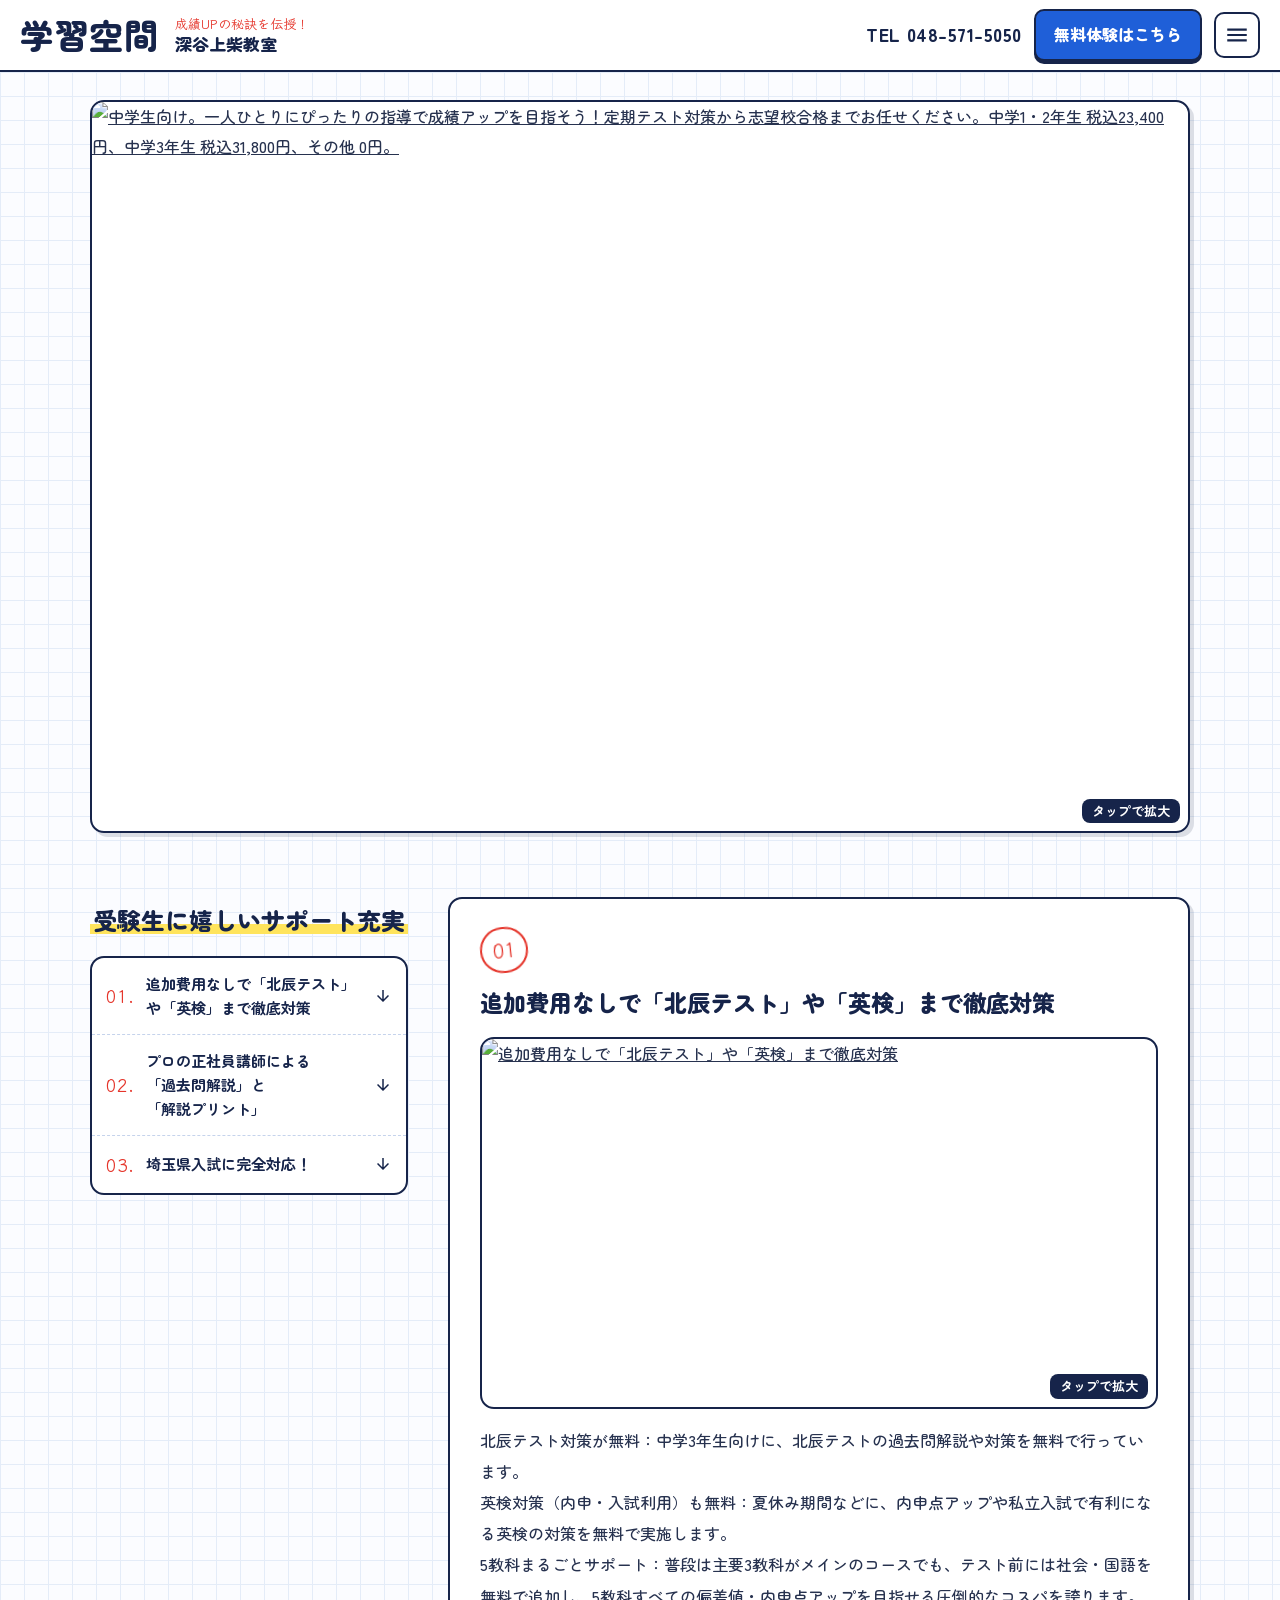
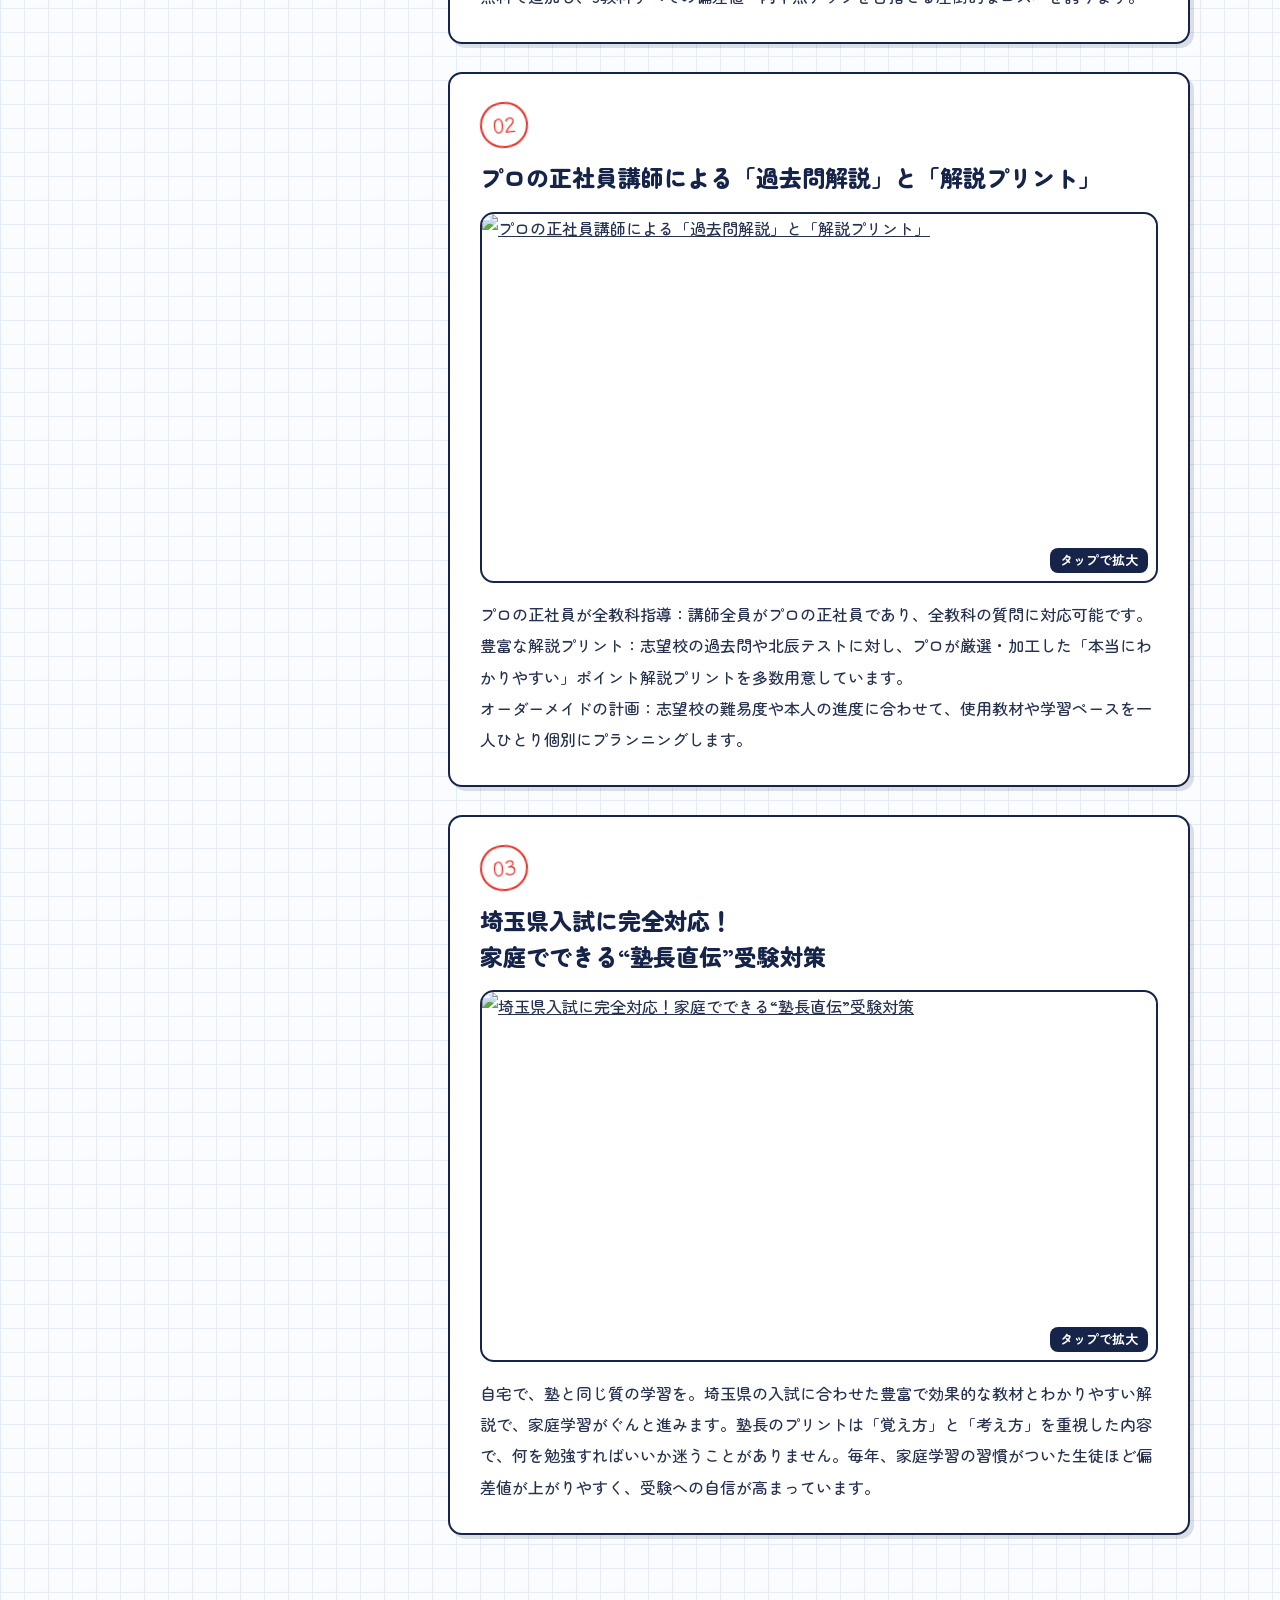
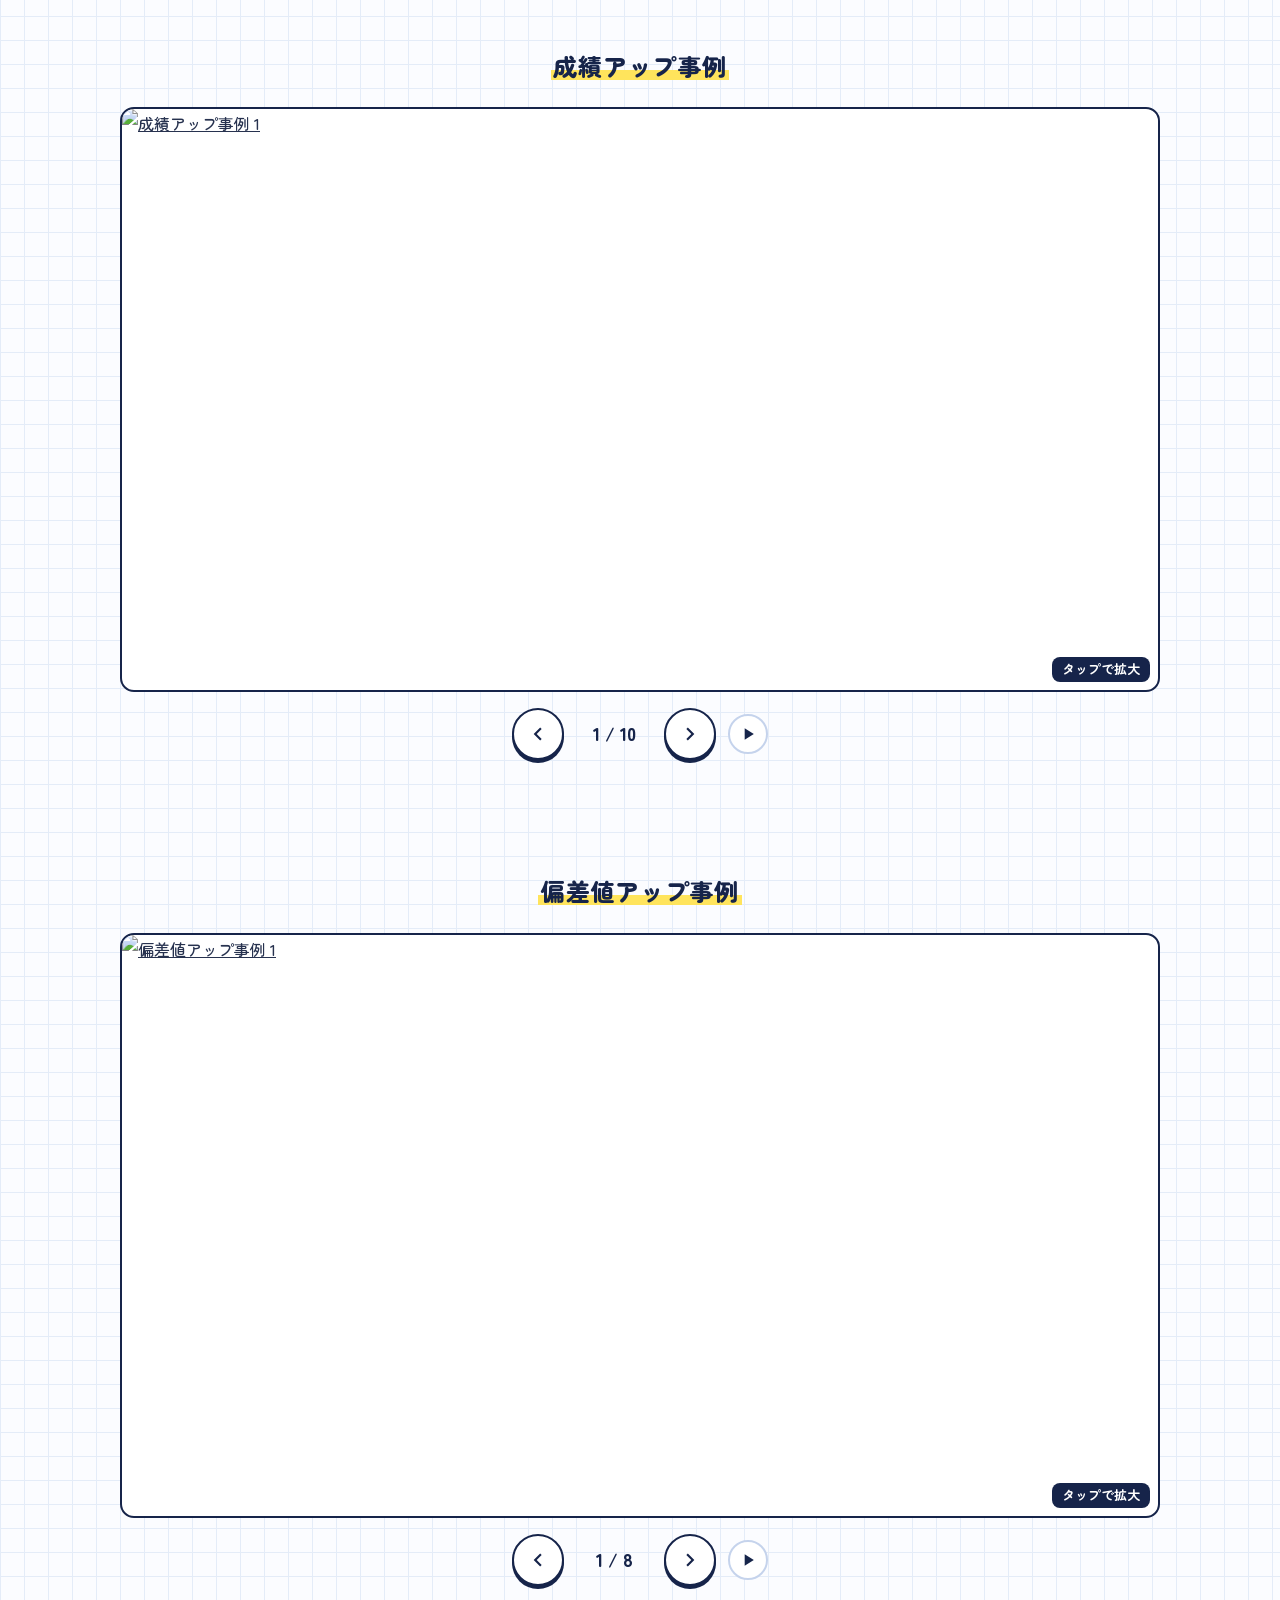
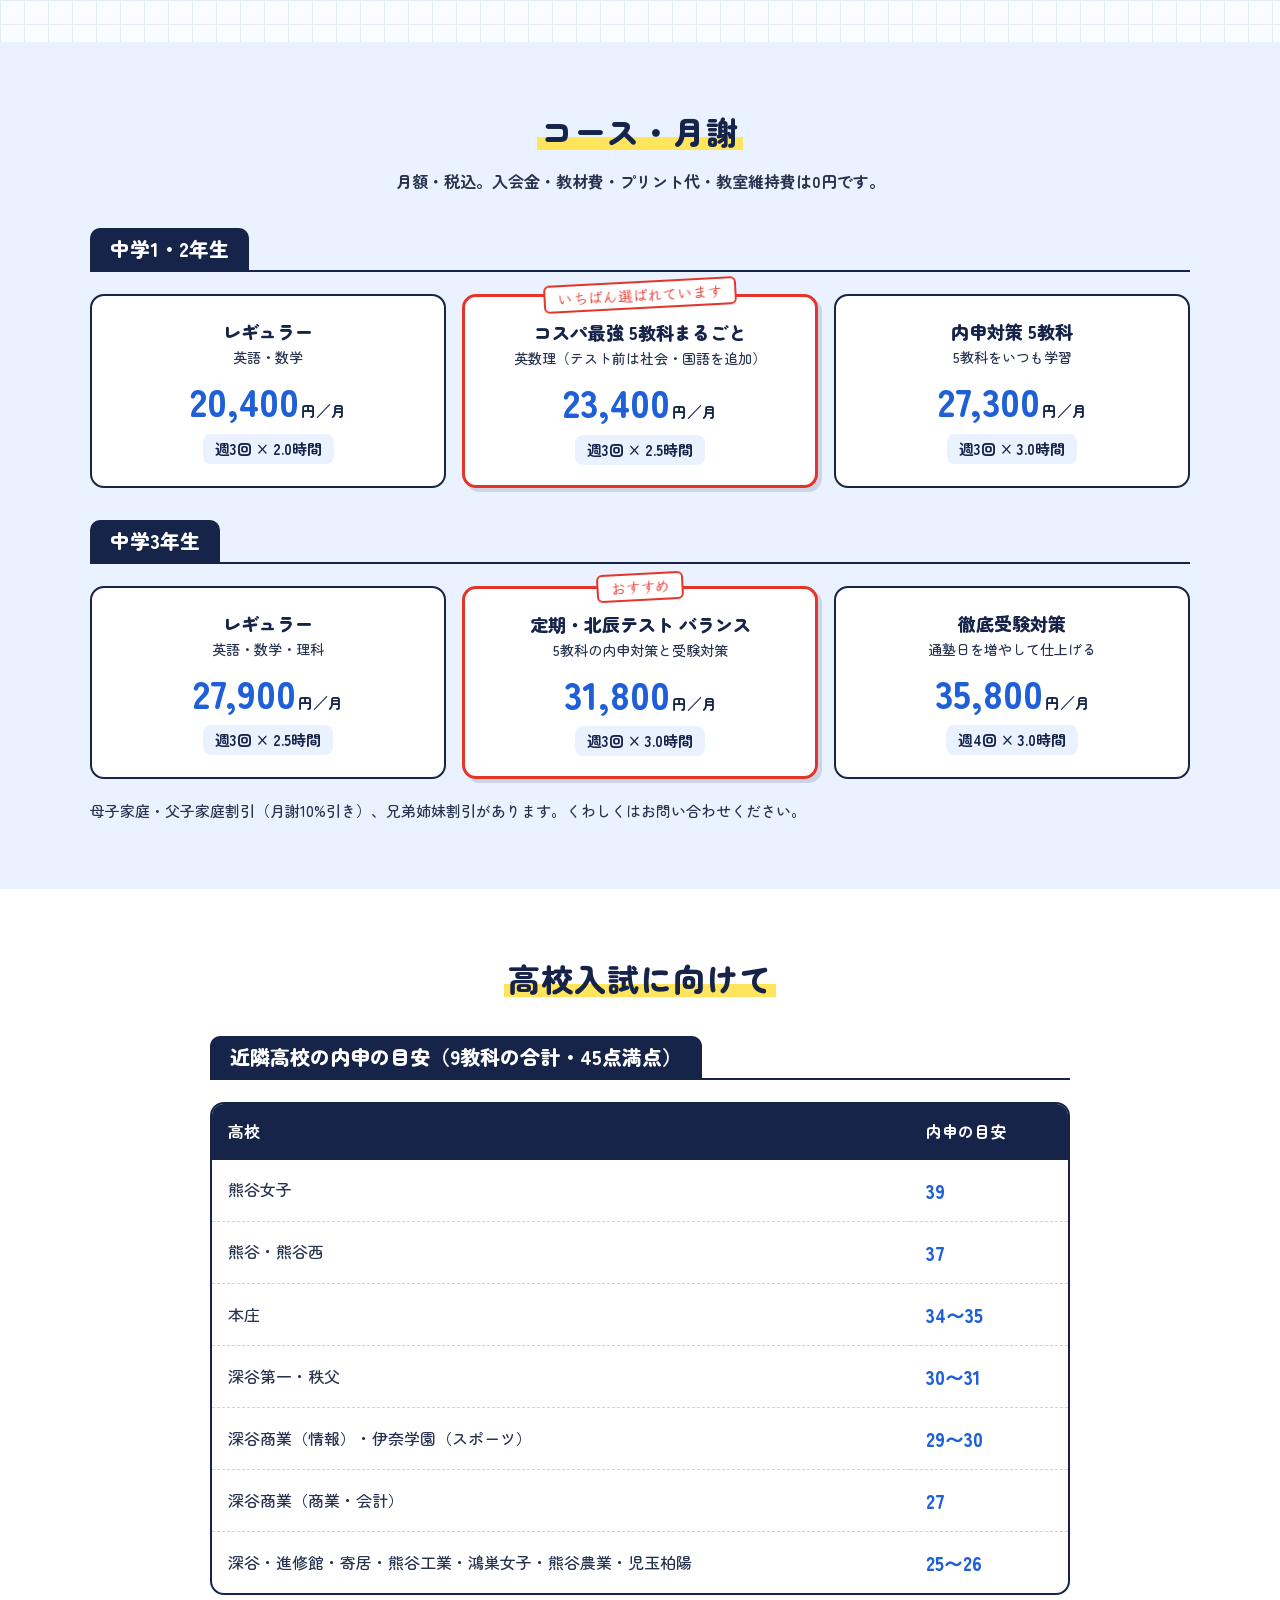
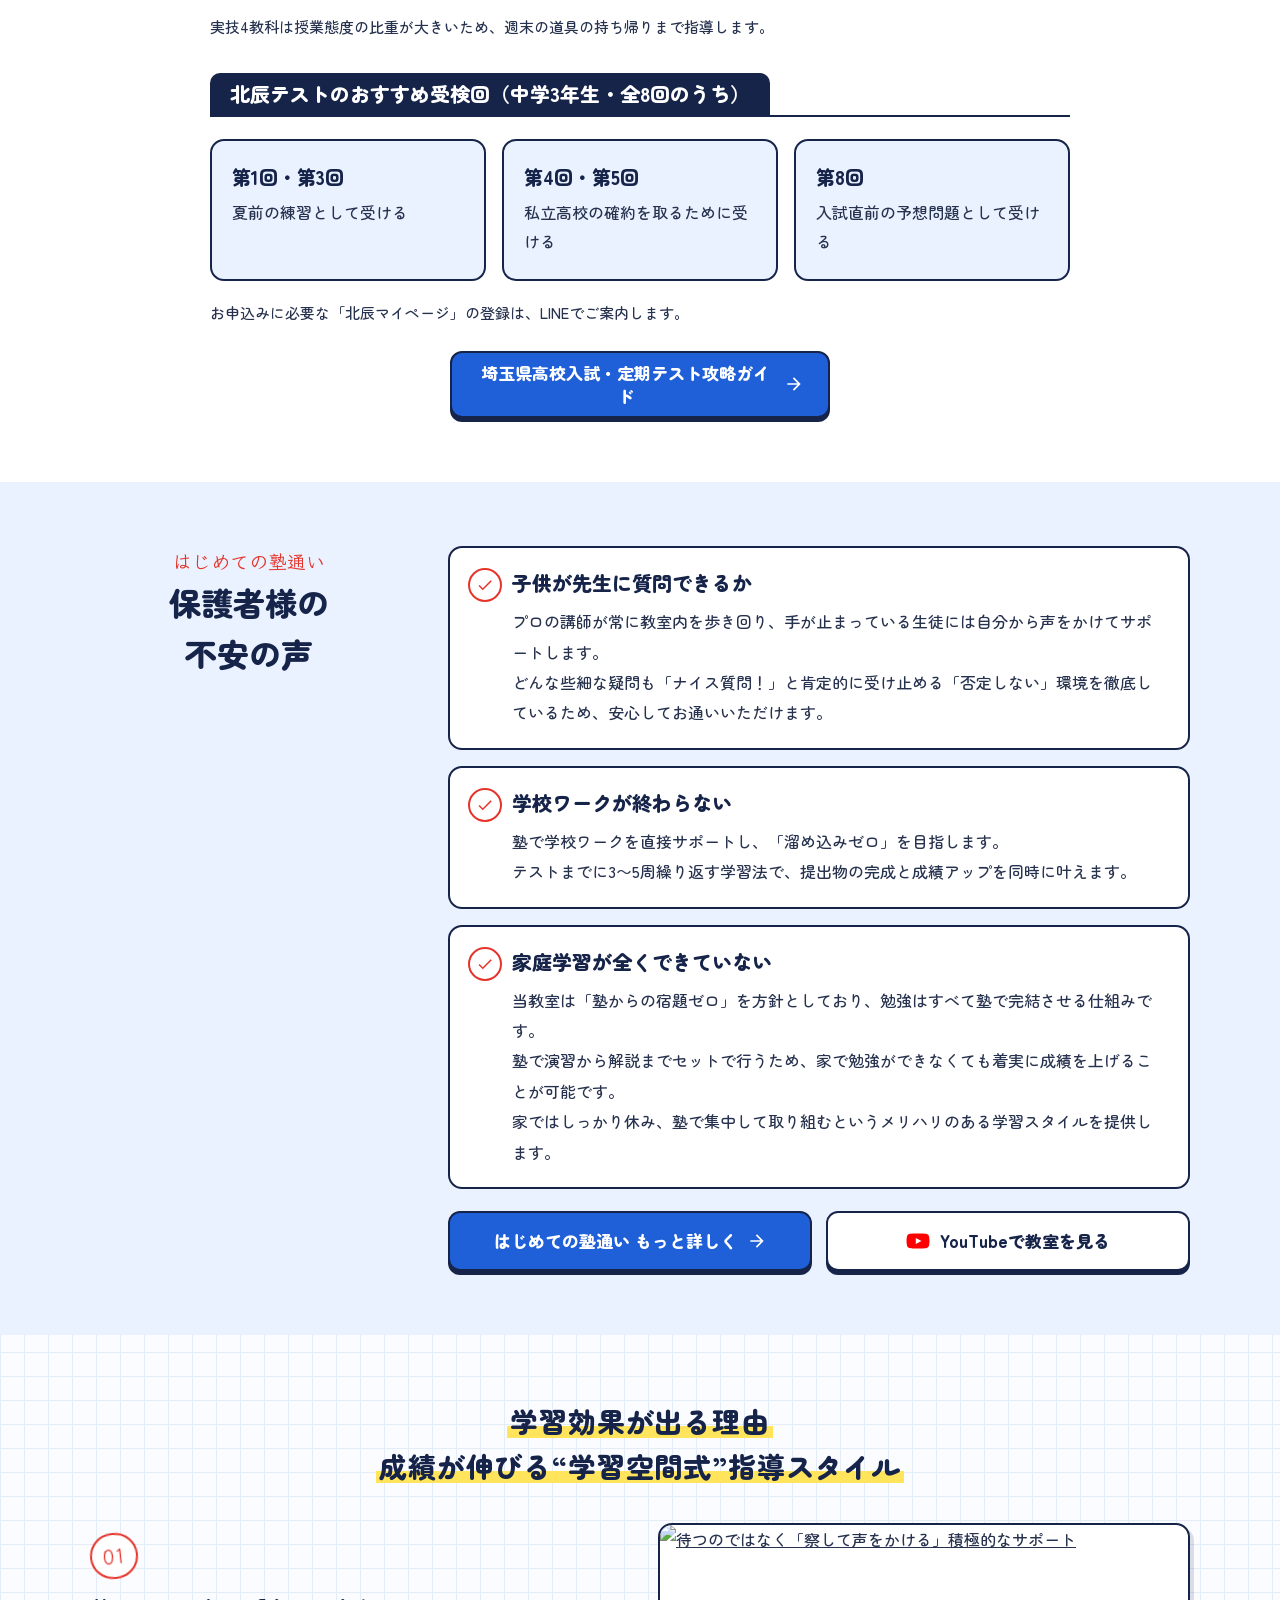
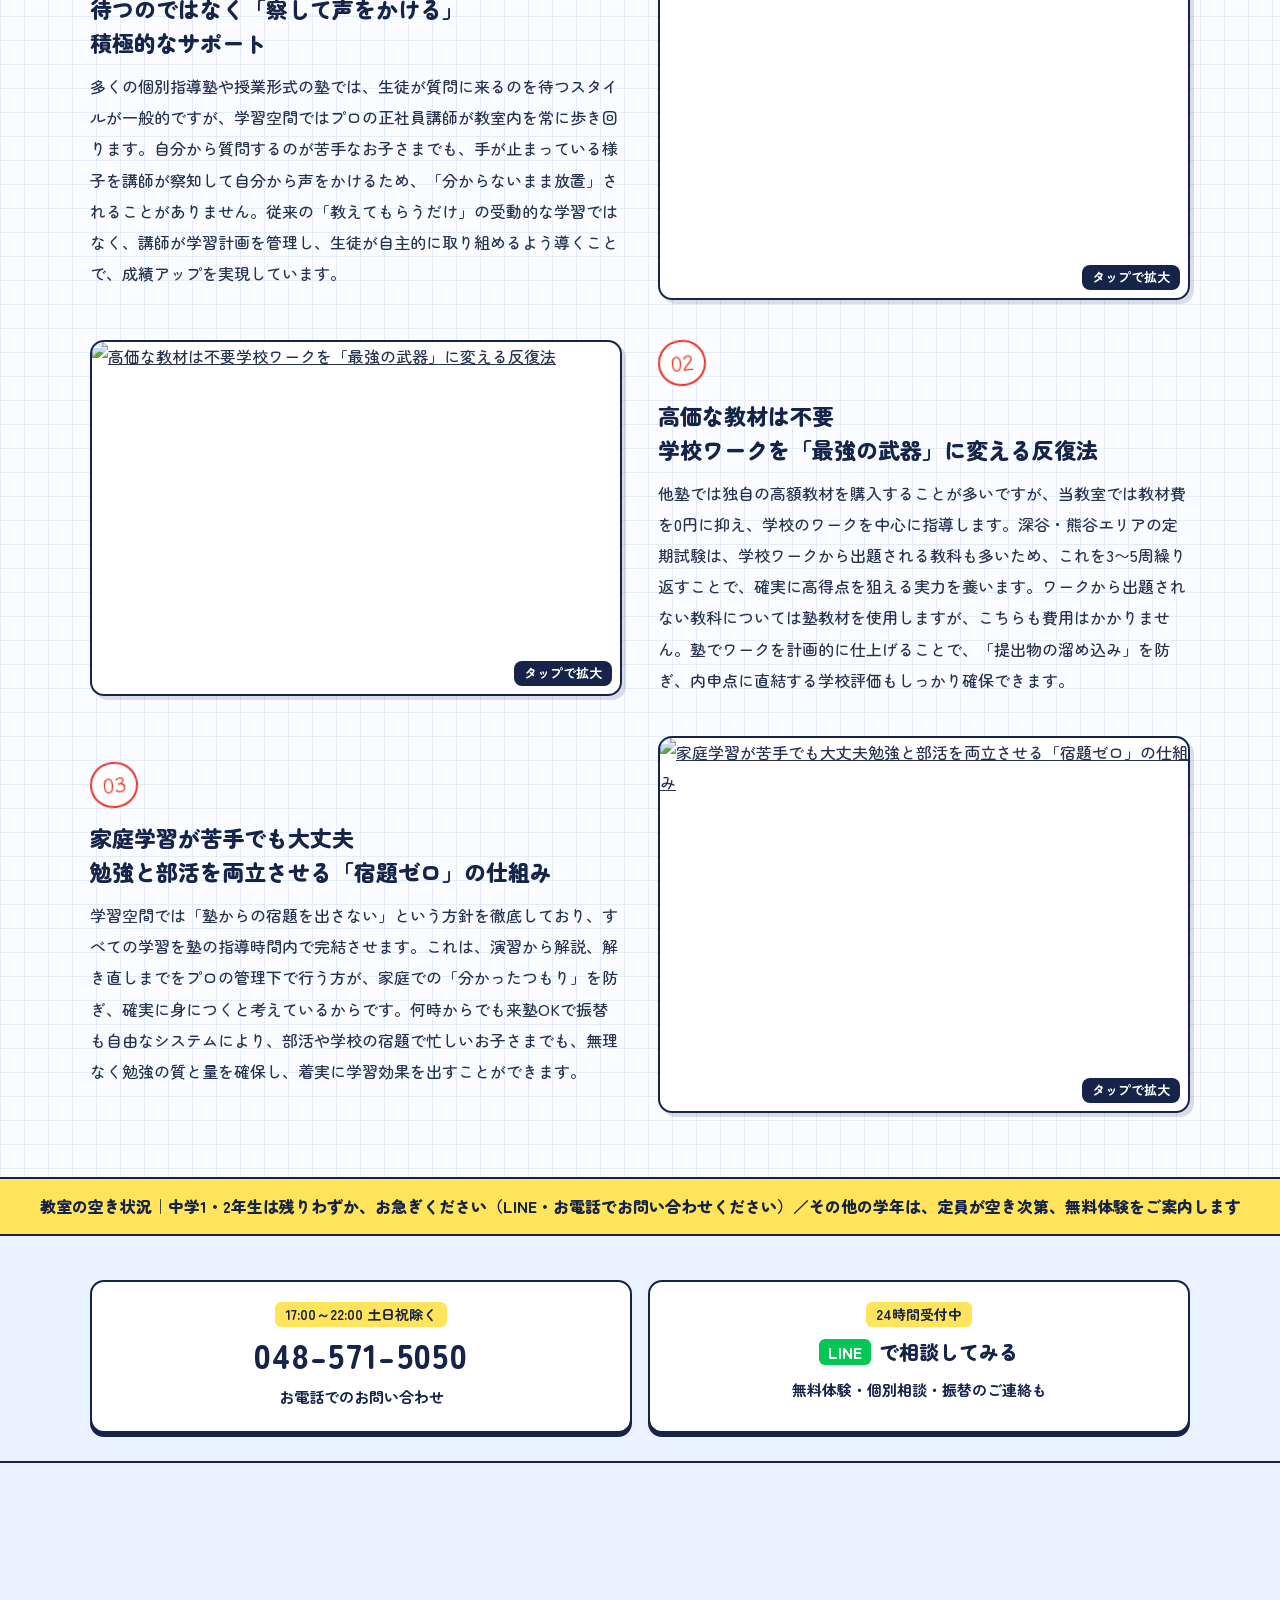
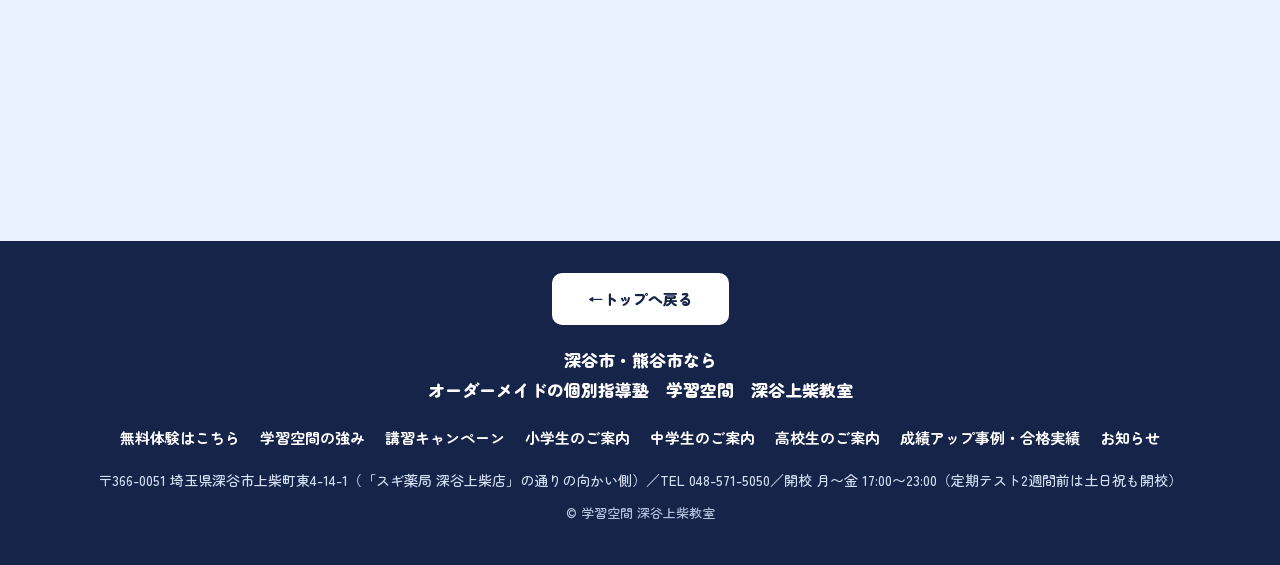
==== commit 85ff1b86: "デザインを一新（ノートと赤ペン）、事例画像を1枚ずつ大きく表示、受験対策コースと実績の数字カードを削除 Co-Authored-By: Claude Fable 5.2 <noreply@anthro" ====
--- a/chugaku.html
+++ b/chugaku.html
@@ -13,7 +13,7 @@
 <link rel="preconnect" href="https://fonts.googleapis.com">
 <link rel="preconnect" href="https://fonts.gstatic.com" crossorigin>
 <link rel="preconnect" href="https://storage.googleapis.com" crossorigin>
-<link href="https://fonts.googleapis.com/css2?family=Lato:wght@400;700;900&family=Noto+Sans+JP:wght@400;600;700;800;900&display=swap" rel="stylesheet">
+<link href="https://fonts.googleapis.com/css2?family=Klee+One:wght@600&family=Zen+Maru+Gothic:wght@500;700;900&display=swap" rel="stylesheet">
 <link rel="stylesheet" href="assets/style.css">
 </head>
 <body class="sub" id="top">
@@ -31,27 +31,26 @@
 <nav class="drawer" id="drawer" aria-label="サイト内メニュー" hidden><a href="index.html">トップ<svg class="icon" viewBox="0 0 24 24" aria-hidden="true"><path d="M8.6 16.6 10 18l6-6-6-6-1.4 1.4 4.6 4.6z"/></svg></a><a href="taiken.html">無料体験はこちら<svg class="icon" viewBox="0 0 24 24" aria-hidden="true"><path d="M8.6 16.6 10 18l6-6-6-6-1.4 1.4 4.6 4.6z"/></svg></a><a href="tsuyomi.html">学習空間の強み<svg class="icon" viewBox="0 0 24 24" aria-hidden="true"><path d="M8.6 16.6 10 18l6-6-6-6-1.4 1.4 4.6 4.6z"/></svg></a><a href="koushu.html">講習キャンペーン<svg class="icon" viewBox="0 0 24 24" aria-hidden="true"><path d="M8.6 16.6 10 18l6-6-6-6-1.4 1.4 4.6 4.6z"/></svg></a><a href="shogaku.html">小学生のご案内<svg class="icon" viewBox="0 0 24 24" aria-hidden="true"><path d="M8.6 16.6 10 18l6-6-6-6-1.4 1.4 4.6 4.6z"/></svg></a><a href="chugaku.html">中学生のご案内<svg class="icon" viewBox="0 0 24 24" aria-hidden="true"><path d="M8.6 16.6 10 18l6-6-6-6-1.4 1.4 4.6 4.6z"/></svg></a><a href="koukou.html">高校生のご案内<svg class="icon" viewBox="0 0 24 24" aria-hidden="true"><path d="M8.6 16.6 10 18l6-6-6-6-1.4 1.4 4.6 4.6z"/></svg></a><a href="jisseki.html">成績アップ事例・合格実績<svg class="icon" viewBox="0 0 24 24" aria-hidden="true"><path d="M8.6 16.6 10 18l6-6-6-6-1.4 1.4 4.6 4.6z"/></svg></a><a href="oshirase.html">お知らせ<svg class="icon" viewBox="0 0 24 24" aria-hidden="true"><path d="M8.6 16.6 10 18l6-6-6-6-1.4 1.4 4.6 4.6z"/></svg></a><a href="taiken.html#avail">教室の空き状況<svg class="icon" viewBox="0 0 24 24" aria-hidden="true"><path d="M8.6 16.6 10 18l6-6-6-6-1.4 1.4 4.6 4.6z"/></svg></a><a href="index.html#access">アクセス<svg class="icon" viewBox="0 0 24 24" aria-hidden="true"><path d="M8.6 16.6 10 18l6-6-6-6-1.4 1.4 4.6 4.6z"/></svg></a><a class="drawer-cta" href="https://line.me/R/oaMessage/@btl5495k" target="_blank" rel="noopener">LINEで無料体験・個別相談</a></nav>
 <main>
 <h1 class="sr-only">中学生のご案内</h1><div class="page-hero"><a class="zoom" href="https://storage.googleapis.com/studio-design-asset-files/projects/4BqNZxnVqr/s-1537x1023_v-fms_webp_085ecca5-3adc-478c-aa2e-44f768b6213b_middle.webp" data-zoom aria-label="画像を拡大して見る：中学生向け。一人ひとりにぴったりの指導で成績アップを目指そう！定期テスト対策から"><img src="https://storage.googleapis.com/studio-design-asset-files/projects/4BqNZxnVqr/s-1537x1023_v-fms_webp_085ecca5-3adc-478c-aa2e-44f768b6213b_middle.webp" width="1537" height="1023" alt="中学生向け。一人ひとりにぴったりの指導で成績アップを目指そう！定期テスト対策から志望校合格までお任せください。中学1・2年生 税込23,400円、中学3年生 税込31,800円、その他 0円。" fetchpriority="high"><span class="zoom-hint" aria-hidden="true">タップで拡大</span></a></div><section class="feature"><div class="container feature__in">
-<aside class="f-index"><h2>受験生に嬉しいサポート充実</h2><ol><li><a href="#f-1"><span class="n">01.</span><span class="t">追加費用なしで「北辰テスト」や「英検」まで徹底対策</span><svg class="icon" viewBox="0 0 24 24" aria-hidden="true"><path d="M20 12l-1.4-1.4-5.6 5.6V4h-2v12.2l-5.6-5.6L4 12l8 8z"/></svg></a></li><li><a href="#f-2"><span class="n">02.</span><span class="t">プロの正社員講師による「過去問解説」と「解説プリント」</span><svg class="icon" viewBox="0 0 24 24" aria-hidden="true"><path d="M20 12l-1.4-1.4-5.6 5.6V4h-2v12.2l-5.6-5.6L4 12l8 8z"/></svg></a></li><li><a href="#f-3"><span class="n">03.</span><span class="t">埼玉県入試に完全対応！</span><svg class="icon" viewBox="0 0 24 24" aria-hidden="true"><path d="M20 12l-1.4-1.4-5.6 5.6V4h-2v12.2l-5.6-5.6L4 12l8 8z"/></svg></a></li></ol></aside>
+<aside class="f-index"><h2><span class="mk">受験生に嬉しいサポート充実</span></h2><ol><li><a href="#f-1"><span class="n">01.</span><span class="t">追加費用なしで「北辰テスト」や「英検」まで徹底対策</span><svg class="icon" viewBox="0 0 24 24" aria-hidden="true"><path d="M20 12l-1.4-1.4-5.6 5.6V4h-2v12.2l-5.6-5.6L4 12l8 8z"/></svg></a></li><li><a href="#f-2"><span class="n">02.</span><span class="t">プロの正社員講師による「過去問解説」と「解説プリント」</span><svg class="icon" viewBox="0 0 24 24" aria-hidden="true"><path d="M20 12l-1.4-1.4-5.6 5.6V4h-2v12.2l-5.6-5.6L4 12l8 8z"/></svg></a></li><li><a href="#f-3"><span class="n">03.</span><span class="t">埼玉県入試に完全対応！</span><svg class="icon" viewBox="0 0 24 24" aria-hidden="true"><path d="M20 12l-1.4-1.4-5.6 5.6V4h-2v12.2l-5.6-5.6L4 12l8 8z"/></svg></a></li></ol></aside>
 <div class="f-articles"><article class="f-art" id="f-1"><span class="f-num">01</span><h3>追加費用なしで「北辰テスト」や「英検」まで徹底対策</h3><a class="zoom" href="https://storage.googleapis.com/studio-design-asset-files/projects/JgqeddRwOk/s-1408x768_v-fms_webp_c2625f25-306c-45f7-a068-4a44cbc69f5a_middle.webp" data-zoom aria-label="画像を拡大して見る：追加費用なしで「北辰テスト」や「英検」まで徹底対策"><img src="https://storage.googleapis.com/studio-design-asset-files/projects/JgqeddRwOk/s-1408x768_v-fms_webp_c2625f25-306c-45f7-a068-4a44cbc69f5a_middle.webp" width="1408" height="768" alt="追加費用なしで「北辰テスト」や「英検」まで徹底対策" loading="lazy" decoding="async"><span class="zoom-hint" aria-hidden="true">タップで拡大</span></a><p>北辰テスト対策が無料：中学3年生向けに、北辰テストの過去問解説や対策を無料で行っています。<br>英検対策（内申・入試利用）も無料：夏休み期間などに、内申点アップや私立入試で有利になる英検の対策を無料で実施します。<br>5教科まるごとサポート：普段は主要3教科がメインのコースでも、テスト前には社会・国語を無料で追加し、5教科すべての偏差値・内申点アップを目指せる圧倒的なコスパを誇ります。</p></article><article class="f-art" id="f-2"><span class="f-num">02</span><h3>プロの正社員講師による「過去問解説」と「解説プリント」</h3><a class="zoom" href="https://storage.googleapis.com/studio-design-asset-files/projects/JgqeddRwOk/s-1408x768_v-fms_webp_89e62959-d08c-49f3-b82d-85c477951748_middle.webp" data-zoom aria-label="画像を拡大して見る：プロの正社員講師による「過去問解説」と「解説プリント」"><img src="https://storage.googleapis.com/studio-design-asset-files/projects/JgqeddRwOk/s-1408x768_v-fms_webp_89e62959-d08c-49f3-b82d-85c477951748_middle.webp" width="1408" height="768" alt="プロの正社員講師による「過去問解説」と「解説プリント」" loading="lazy" decoding="async"><span class="zoom-hint" aria-hidden="true">タップで拡大</span></a><p>プロの正社員が全教科指導：講師全員がプロの正社員であり、全教科の質問に対応可能です。<br>豊富な解説プリント：志望校の過去問や北辰テストに対し、プロが厳選・加工した「本当にわかりやすい」ポイント解説プリントを多数用意しています。<br>オーダーメイドの計画：志望校の難易度や本人の進度に合わせて、使用教材や学習ペースを一人ひとり個別にプランニングします。</p></article><article class="f-art" id="f-3"><span class="f-num">03</span><h3>埼玉県入試に完全対応！<br>家庭でできる“塾長直伝”受験対策</h3><a class="zoom" href="https://storage.googleapis.com/studio-design-asset-files/projects/JgqeddRwOk/s-1408x768_v-fms_webp_7ffeb72d-46fb-4b7b-9261-440a70feaf93_middle.webp" data-zoom aria-label="画像を拡大して見る：埼玉県入試に完全対応！家庭でできる“塾長直伝”受験対策"><img src="https://storage.googleapis.com/studio-design-asset-files/projects/JgqeddRwOk/s-1408x768_v-fms_webp_7ffeb72d-46fb-4b7b-9261-440a70feaf93_middle.webp" width="1408" height="768" alt="埼玉県入試に完全対応！家庭でできる“塾長直伝”受験対策" loading="lazy" decoding="async"><span class="zoom-hint" aria-hidden="true">タップで拡大</span></a><p>自宅で、塾と同じ質の学習を。埼玉県の入試に合わせた豊富で効果的な教材とわかりやすい解説で、家庭学習がぐんと進みます。塾長のプリントは「覚え方」と「考え方」を重視した内容で、何を勉強すればいいか迷うことがありません。毎年、家庭学習の習慣がついた生徒ほど偏差値が上がりやすく、受験への自信が高まっています。</p></article></div>
 </div></section><section class="gallery"><div class="container"><div class="g-card">
-<h2 class="g-title">成績アップ事例</h2>
+<h2 class="g-title"><span class="mk">成績アップ事例</span></h2>
 <div class="slider" data-slider>
   <div class="sl-track" tabindex="0" aria-label="成績アップ事例（横にスクロールできます）"><figure class="sl-slide"><a class="zoom" href="https://storage.googleapis.com/studio-design-asset-files/projects/4BqNZxnVqr/s-2867x1600_v-frms_webp_2e378aa3-9a1c-422d-a543-12ef99676a40_regular.webp" data-zoom aria-label="画像を拡大して見る：成績アップ事例 1"><img src="https://storage.googleapis.com/studio-design-asset-files/projects/4BqNZxnVqr/s-2867x1600_v-frms_webp_2e378aa3-9a1c-422d-a543-12ef99676a40_middle.webp" width="2867" height="1600" alt="成績アップ事例 1" loading="lazy" decoding="async"><span class="zoom-hint" aria-hidden="true">タップで拡大</span></a></figure><figure class="sl-slide"><a class="zoom" href="https://storage.googleapis.com/studio-design-asset-files/projects/4BqNZxnVqr/s-2867x1600_v-frms_webp_92ac3104-5711-4bfc-8321-d95f1cb8992a_regular.webp" data-zoom aria-label="画像を拡大して見る：成績アップ事例 2"><img src="https://storage.googleapis.com/studio-design-asset-files/projects/4BqNZxnVqr/s-2867x1600_v-frms_webp_92ac3104-5711-4bfc-8321-d95f1cb8992a_middle.webp" width="2867" height="1600" alt="成績アップ事例 2" loading="lazy" decoding="async"><span class="zoom-hint" aria-hidden="true">タップで拡大</span></a></figure><figure class="sl-slide"><a class="zoom" href="https://storage.googleapis.com/studio-design-asset-files/projects/4BqNZxnVqr/s-2867x1600_v-frms_webp_7a08f647-401f-4278-8d2e-4a46b5521adf_regular.webp" data-zoom aria-label="画像を拡大して見る：成績アップ事例 3"><img src="https://storage.googleapis.com/studio-design-asset-files/projects/4BqNZxnVqr/s-2867x1600_v-frms_webp_7a08f647-401f-4278-8d2e-4a46b5521adf_middle.webp" width="2867" height="1600" alt="成績アップ事例 3" loading="lazy" decoding="async"><span class="zoom-hint" aria-hidden="true">タップで拡大</span></a></figure><figure class="sl-slide"><a class="zoom" href="https://storage.googleapis.com/studio-design-asset-files/projects/4BqNZxnVqr/s-2867x1600_v-frms_webp_35bacf67-cd79-4b3f-bc0f-cceeab15dfef_regular.webp" data-zoom aria-label="画像を拡大して見る：成績アップ事例 4"><img src="https://storage.googleapis.com/studio-design-asset-files/projects/4BqNZxnVqr/s-2867x1600_v-frms_webp_35bacf67-cd79-4b3f-bc0f-cceeab15dfef_middle.webp" width="2867" height="1600" alt="成績アップ事例 4" loading="lazy" decoding="async"><span class="zoom-hint" aria-hidden="true">タップで拡大</span></a></figure><figure class="sl-slide"><a class="zoom" href="https://storage.googleapis.com/studio-design-asset-files/projects/4BqNZxnVqr/s-2867x1600_v-frms_webp_fa2b240c-3f54-4483-aff1-b40e52ed1cd4_regular.webp" data-zoom aria-label="画像を拡大して見る：成績アップ事例 5"><img src="https://storage.googleapis.com/studio-design-asset-files/projects/4BqNZxnVqr/s-2867x1600_v-frms_webp_fa2b240c-3f54-4483-aff1-b40e52ed1cd4_middle.webp" width="2867" height="1600" alt="成績アップ事例 5" loading="lazy" decoding="async"><span class="zoom-hint" aria-hidden="true">タップで拡大</span></a></figure><figure class="sl-slide"><a class="zoom" href="https://storage.googleapis.com/studio-design-asset-files/projects/4BqNZxnVqr/s-2867x1600_v-frms_webp_d806d4c4-3f8f-4ee7-b16f-ba9aa1a09edf_regular.webp" data-zoom aria-label="画像を拡大して見る：成績アップ事例 6"><img src="https://storage.googleapis.com/studio-design-asset-files/projects/4BqNZxnVqr/s-2867x1600_v-frms_webp_d806d4c4-3f8f-4ee7-b16f-ba9aa1a09edf_middle.webp" width="2867" height="1600" alt="成績アップ事例 6" loading="lazy" decoding="async"><span class="zoom-hint" aria-hidden="true">タップで拡大</span></a></figure><figure class="sl-slide"><a class="zoom" href="https://storage.googleapis.com/studio-design-asset-files/projects/4BqNZxnVqr/s-2867x1600_v-frms_webp_1634949c-c64b-4a1b-981c-edf28facf3b1_regular.webp" data-zoom aria-label="画像を拡大して見る：成績アップ事例 7"><img src="https://storage.googleapis.com/studio-design-asset-files/projects/4BqNZxnVqr/s-2867x1600_v-frms_webp_1634949c-c64b-4a1b-981c-edf28facf3b1_middle.webp" width="2867" height="1600" alt="成績アップ事例 7" loading="lazy" decoding="async"><span class="zoom-hint" aria-hidden="true">タップで拡大</span></a></figure><figure class="sl-slide"><a class="zoom" href="https://storage.googleapis.com/studio-design-asset-files/projects/4BqNZxnVqr/s-2867x1600_v-frms_webp_f30806ed-70dc-40b2-820a-d382b4d7b7dc_regular.webp" data-zoom aria-label="画像を拡大して見る：成績アップ事例 8"><img src="https://storage.googleapis.com/studio-design-asset-files/projects/4BqNZxnVqr/s-2867x1600_v-frms_webp_f30806ed-70dc-40b2-820a-d382b4d7b7dc_middle.webp" width="2867" height="1600" alt="成績アップ事例 8" loading="lazy" decoding="async"><span class="zoom-hint" aria-hidden="true">タップで拡大</span></a></figure><figure class="sl-slide"><a class="zoom" href="https://storage.googleapis.com/studio-design-asset-files/projects/4BqNZxnVqr/s-2867x1600_v-frms_webp_926273d0-de78-448a-9262-63d55eb0447c_regular.webp" data-zoom aria-label="画像を拡大して見る：成績アップ事例 9"><img src="https://storage.googleapis.com/studio-design-asset-files/projects/4BqNZxnVqr/s-2867x1600_v-frms_webp_926273d0-de78-448a-9262-63d55eb0447c_middle.webp" width="2867" height="1600" alt="成績アップ事例 9" loading="lazy" decoding="async"><span class="zoom-hint" aria-hidden="true">タップで拡大</span></a></figure><figure class="sl-slide"><a class="zoom" href="https://storage.googleapis.com/studio-design-asset-files/projects/4BqNZxnVqr/s-2867x1600_v-frms_webp_481ab925-b3a5-42a6-a189-8581e3936064_regular.webp" data-zoom aria-label="画像を拡大して見る：成績アップ事例 10"><img src="https://storage.googleapis.com/studio-design-asset-files/projects/4BqNZxnVqr/s-2867x1600_v-frms_webp_481ab925-b3a5-42a6-a189-8581e3936064_middle.webp" width="2867" height="1600" alt="成績アップ事例 10" loading="lazy" decoding="async"><span class="zoom-hint" aria-hidden="true">タップで拡大</span></a></figure></div>
   <div class="sl-ctrl"><button type="button" data-prev aria-label="前へ"><svg class="" viewBox="0 0 24 24" aria-hidden="true"><path d="M15.4 7.4 14 6l-6 6 6 6 1.4-1.4L10.8 12z"/></svg></button><button type="button" data-play aria-pressed="false" aria-label="自動再生する"><svg class="" viewBox="0 0 24 24" aria-hidden="true"><path d="M8 5v14l11-7z"/></svg></button><button type="button" data-next aria-label="次へ"><svg class="" viewBox="0 0 24 24" aria-hidden="true"><path d="M8.6 16.6 10 18l6-6-6-6-1.4 1.4 4.6 4.6z"/></svg></button></div>
 </div>
 </div></div></section><section class="gallery"><div class="container"><div class="g-card">
-<h2 class="g-title">偏差値アップ事例</h2>
+<h2 class="g-title"><span class="mk">偏差値アップ事例</span></h2>
 <div class="slider" data-slider>
   <div class="sl-track" tabindex="0" aria-label="偏差値アップ事例（横にスクロールできます）"><figure class="sl-slide"><a class="zoom" href="https://storage.googleapis.com/studio-design-asset-files/projects/4BqNZxnVqr/s-2752x1536_v-frms_webp_117fcaa7-79cf-4fb7-bff4-4b47ab7573e0_regular.webp" data-zoom aria-label="画像を拡大して見る：偏差値アップ事例 1"><img src="https://storage.googleapis.com/studio-design-asset-files/projects/4BqNZxnVqr/s-2752x1536_v-frms_webp_117fcaa7-79cf-4fb7-bff4-4b47ab7573e0_middle.webp" width="2752" height="1536" alt="偏差値アップ事例 1" loading="lazy" decoding="async"><span class="zoom-hint" aria-hidden="true">タップで拡大</span></a></figure><figure class="sl-slide"><a class="zoom" href="https://storage.googleapis.com/studio-design-asset-files/projects/4BqNZxnVqr/s-2867x1600_v-frms_webp_02a554d6-b432-4d66-baea-f7bd795b435c_regular.webp" data-zoom aria-label="画像を拡大して見る：偏差値アップ事例 2"><img src="https://storage.googleapis.com/studio-design-asset-files/projects/4BqNZxnVqr/s-2867x1600_v-frms_webp_02a554d6-b432-4d66-baea-f7bd795b435c_middle.webp" width="2867" height="1600" alt="偏差値アップ事例 2" loading="lazy" decoding="async"><span class="zoom-hint" aria-hidden="true">タップで拡大</span></a></figure><figure class="sl-slide"><a class="zoom" href="https://storage.googleapis.com/studio-design-asset-files/projects/4BqNZxnVqr/s-2867x1600_v-frms_webp_d7d34027-dc32-41b5-88ef-8b2a43e8c762_regular.webp" data-zoom aria-label="画像を拡大して見る：偏差値アップ事例 3"><img src="https://storage.googleapis.com/studio-design-asset-files/projects/4BqNZxnVqr/s-2867x1600_v-frms_webp_d7d34027-dc32-41b5-88ef-8b2a43e8c762_middle.webp" width="2867" height="1600" alt="偏差値アップ事例 3" loading="lazy" decoding="async"><span class="zoom-hint" aria-hidden="true">タップで拡大</span></a></figure><figure class="sl-slide"><a class="zoom" href="https://storage.googleapis.com/studio-design-asset-files/projects/4BqNZxnVqr/s-2867x1600_v-frms_webp_4d8c095f-3f36-401b-88a9-9adc94176a1b_regular.webp" data-zoom aria-label="画像を拡大して見る：偏差値アップ事例 4"><img src="https://storage.googleapis.com/studio-design-asset-files/projects/4BqNZxnVqr/s-2867x1600_v-frms_webp_4d8c095f-3f36-401b-88a9-9adc94176a1b_middle.webp" width="2867" height="1600" alt="偏差値アップ事例 4" loading="lazy" decoding="async"><span class="zoom-hint" aria-hidden="true">タップで拡大</span></a></figure><figure class="sl-slide"><a class="zoom" href="https://storage.googleapis.com/studio-design-asset-files/projects/4BqNZxnVqr/s-2867x1600_v-frms_webp_2ccf13da-cb5d-48ac-8eeb-7f1bab180a0b_regular.webp" data-zoom aria-label="画像を拡大して見る：偏差値アップ事例 5"><img src="https://storage.googleapis.com/studio-design-asset-files/projects/4BqNZxnVqr/s-2867x1600_v-frms_webp_2ccf13da-cb5d-48ac-8eeb-7f1bab180a0b_middle.webp" width="2867" height="1600" alt="偏差値アップ事例 5" loading="lazy" decoding="async"><span class="zoom-hint" aria-hidden="true">タップで拡大</span></a></figure><figure class="sl-slide"><a class="zoom" href="https://storage.googleapis.com/studio-design-asset-files/projects/4BqNZxnVqr/s-2867x1600_v-frms_webp_0e429249-4f27-4fb6-a70f-53a71ff6ebfc_regular.webp" data-zoom aria-label="画像を拡大して見る：偏差値アップ事例 6"><img src="https://storage.googleapis.com/studio-design-asset-files/projects/4BqNZxnVqr/s-2867x1600_v-frms_webp_0e429249-4f27-4fb6-a70f-53a71ff6ebfc_middle.webp" width="2867" height="1600" alt="偏差値アップ事例 6" loading="lazy" decoding="async"><span class="zoom-hint" aria-hidden="true">タップで拡大</span></a></figure><figure class="sl-slide"><a class="zoom" href="https://storage.googleapis.com/studio-design-asset-files/projects/4BqNZxnVqr/s-2867x1600_v-frms_webp_ec640e0d-96f0-4cde-85b8-5ac48530ff42_regular.webp" data-zoom aria-label="画像を拡大して見る：偏差値アップ事例 7"><img src="https://storage.googleapis.com/studio-design-asset-files/projects/4BqNZxnVqr/s-2867x1600_v-frms_webp_ec640e0d-96f0-4cde-85b8-5ac48530ff42_middle.webp" width="2867" height="1600" alt="偏差値アップ事例 7" loading="lazy" decoding="async"><span class="zoom-hint" aria-hidden="true">タップで拡大</span></a></figure><figure class="sl-slide"><a class="zoom" href="https://storage.googleapis.com/studio-design-asset-files/projects/4BqNZxnVqr/s-2867x1600_v-frms_webp_1e14e86d-ba70-4de6-a35d-c80f6432f007_regular.webp" data-zoom aria-label="画像を拡大して見る：偏差値アップ事例 8"><img src="https://storage.googleapis.com/studio-design-asset-files/projects/4BqNZxnVqr/s-2867x1600_v-frms_webp_1e14e86d-ba70-4de6-a35d-c80f6432f007_middle.webp" width="2867" height="1600" alt="偏差値アップ事例 8" loading="lazy" decoding="async"><span class="zoom-hint" aria-hidden="true">タップで拡大</span></a></figure></div>
   <div class="sl-ctrl"><button type="button" data-prev aria-label="前へ"><svg class="" viewBox="0 0 24 24" aria-hidden="true"><path d="M15.4 7.4 14 6l-6 6 6 6 1.4-1.4L10.8 12z"/></svg></button><button type="button" data-play aria-pressed="false" aria-label="自動再生する"><svg class="" viewBox="0 0 24 24" aria-hidden="true"><path d="M8 5v14l11-7z"/></svg></button><button type="button" data-next aria-label="次へ"><svg class="" viewBox="0 0 24 24" aria-hidden="true"><path d="M8.6 16.6 10 18l6-6-6-6-1.4 1.4 4.6 4.6z"/></svg></button></div>
 </div>
 </div></div></section><section class="price" id="price"><div class="container">
-<h2 class="sec-title">コース・月謝</h2><p class="sec-sub">月額・税込。入会金・教材費・プリント代・教室維持費は0円です。</p>
-<div class="p-group"><h3>中学1・2年生</h3><div class="p-cards"><div class="p-card"><h4>レギュラー</h4><p class="sub">英語・数学</p><p class="yen">20,400<small>円／月</small></p><span class="per">週3回 × 2.0時間</span></div><div class="p-card rec"><span class="badge">いちばん選ばれています</span><h4>コスパ最強 5教科まるごと</h4><p class="sub">英数理（テスト前は社会・国語を追加）</p><p class="yen">23,400<small>円／月</small></p><span class="per">週3回 × 2.5時間</span></div><div class="p-card"><h4>内申対策 5教科</h4><p class="sub">5教科をいつも学習</p><p class="yen">27,300<small>円／月</small></p><span class="per">週3回 × 3.0時間</span></div></div></div><div class="p-group"><h3>中学3年生</h3><div class="p-cards"><div class="p-card"><h4>レギュラー</h4><p class="sub">英語・数学・理科</p><p class="yen">27,900<small>円／月</small></p><span class="per">週3回 × 2.5時間</span></div><div class="p-card rec"><span class="badge">おすすめ</span><h4>定期・北辰テスト バランス</h4><p class="sub">5教科の内申対策と受験対策</p><p class="yen">31,800<small>円／月</small></p><span class="per">週3回 × 3.0時間</span></div><div class="p-card"><h4>徹底受験対策</h4><p class="sub">通塾日を増やして仕上げる</p><p class="yen">35,800<small>円／月</small></p><span class="per">週4回 × 3.0時間</span></div></div></div><div class="p-group"><h3>中学3年生　9月からの受験対策コース</h3><p style="font-size:14px;margin-bottom:10px">入試に向けて、通う回数と時間を選べます。</p>
-<div class="scroll-x"><table class="tbl"><thead><tr><th scope="col">通塾</th><th scope="col">月謝（税込）</th><th scope="col">こんな方に</th></tr></thead><tbody><tr><td>週5回 × 3時間</td><td class="num">38,600円<span class=del>通常47,300円</span></td><td><span class=tag-y>受験生割引</span></td></tr><tr><td>週4回 × 3時間</td><td class="num">35,800円<span class=del>通常39,800円</span></td><td><span class=tag-y>受験生割引</span></td></tr><tr><td>週3回 × 3時間</td><td class="num">31,800円</td><td>定期試験対策のみ</td></tr><tr><td>週3回 × 2.5時間</td><td class="num">27,900円</td><td>今のペースを続けたい</td></tr></tbody></table></div></div>
+<h2 class="sec-title"><span class="mk">コース・月謝</span></h2><p class="sec-sub">月額・税込。入会金・教材費・プリント代・教室維持費は0円です。</p>
+<div class="p-group"><h3>中学1・2年生</h3><div class="p-cards"><div class="p-card"><h4>レギュラー</h4><p class="sub">英語・数学</p><p class="yen">20,400<small>円／月</small></p><span class="per">週3回 × 2.0時間</span></div><div class="p-card rec"><span class="badge">いちばん選ばれています</span><h4>コスパ最強 5教科まるごと</h4><p class="sub">英数理（テスト前は社会・国語を追加）</p><p class="yen">23,400<small>円／月</small></p><span class="per">週3回 × 2.5時間</span></div><div class="p-card"><h4>内申対策 5教科</h4><p class="sub">5教科をいつも学習</p><p class="yen">27,300<small>円／月</small></p><span class="per">週3回 × 3.0時間</span></div></div></div><div class="p-group"><h3>中学3年生</h3><div class="p-cards"><div class="p-card"><h4>レギュラー</h4><p class="sub">英語・数学・理科</p><p class="yen">27,900<small>円／月</small></p><span class="per">週3回 × 2.5時間</span></div><div class="p-card rec"><span class="badge">おすすめ</span><h4>定期・北辰テスト バランス</h4><p class="sub">5教科の内申対策と受験対策</p><p class="yen">31,800<small>円／月</small></p><span class="per">週3回 × 3.0時間</span></div><div class="p-card"><h4>徹底受験対策</h4><p class="sub">通塾日を増やして仕上げる</p><p class="yen">35,800<small>円／月</small></p><span class="per">週4回 × 3.0時間</span></div></div></div>
 <p class="p-note">母子家庭・父子家庭割引（月謝10%引き）、兄弟姉妹割引があります。くわしくはお問い合わせください。</p>
 </div></section><section class="sec" style="background:#fff"><div class="container narrow">
-<h2 class="sec-title">高校入試に向けて</h2>
+<h2 class="sec-title"><span class="mk">高校入試に向けて</span></h2>
 <div class="p-group"><h3>近隣高校の内申の目安（9教科の合計・45点満点）</h3>
 <div class="scroll-x"><table class="tbl"><thead><tr><th scope="col">高校</th><th scope="col">内申の目安</th></tr></thead><tbody><tr><td>熊谷女子</td><td class="num">39</td></tr><tr><td>熊谷・熊谷西</td><td class="num">37</td></tr><tr><td>本庄</td><td class="num">34〜35</td></tr><tr><td>深谷第一・秩父</td><td class="num">30〜31</td></tr><tr><td>深谷商業（情報）・伊奈学園（スポーツ）</td><td class="num">29〜30</td></tr><tr><td>深谷商業（商業・会計）</td><td class="num">27</td></tr><tr><td>深谷・進修館・寄居・熊谷工業・鴻巣女子・熊谷農業・児玉柏陽</td><td class="num">25〜26</td></tr></tbody></table></div>
 <p class="p-note">実技4教科は授業態度の比重が大きいため、週末の道具の持ち帰りまで指導します。</p></div>
@@ -64,8 +63,8 @@
 <div><div class="w-list"><div class="w-item"><h3>子供が先生に質問できるか</h3><p>プロの講師が常に教室内を歩き回り、手が止まっている生徒には自分から声をかけてサポートします。<br>どんな些細な疑問も「ナイス質問！」と肯定的に受け止める「否定しない」環境を徹底しているため、安心してお通いいただけます。</p></div><div class="w-item"><h3>学校ワークが終わらない</h3><p>塾で学校ワークを直接サポートし、「溜め込みゼロ」を目指します。<br>テストまでに3〜5周繰り返す学習法で、提出物の完成と成績アップを同時に叶えます。</p></div><div class="w-item"><h3>家庭学習が全くできていない</h3><p>当教室は「塾からの宿題ゼロ」を方針としており、勉強はすべて塾で完結させる仕組みです。<br>塾で演習から解説までセットで行うため、家で勉強ができなくても着実に成績を上げることが可能です。<br>家ではしっかり休み、塾で集中して取り組むというメリハリのある学習スタイルを提供します。</p></div></div>
 <div class="w-btns"><a class="btn-more" href="taiken.html">はじめての塾通い もっと詳しく<svg class="icon" viewBox="0 0 24 24" aria-hidden="true"><path d="M12 4l-1.4 1.4L16.2 11H4v2h12.2l-5.6 5.6L12 20l8-8z"/></svg></a><a class="btn-more btn-yt" href="https://youtu.be/MlkruJldI14" target="_blank" rel="noopener"><svg class="icon" viewBox="0 0 24 24" aria-hidden="true"><path d="M23 7.2a3 3 0 0 0-2.1-2.1C19 4.6 12 4.6 12 4.6s-7 0-8.9.5A3 3 0 0 0 1 7.2 31 31 0 0 0 .5 12 31 31 0 0 0 1 16.8a3 3 0 0 0 2.1 2.1c1.9.5 8.9.5 8.9.5s7 0 8.9-.5a3 3 0 0 0 2.1-2.1 31 31 0 0 0 .5-4.8 31 31 0 0 0-.5-4.8zM9.8 15V9l5.7 3z"/></svg>YouTubeで教室を見る</a></div></div>
 </div></section><section class="method"><div class="container">
-<h2 class="sec-title">学習効果が出る理由
-成績が伸びる“学習空間式”指導スタイル</h2>
+<h2 class="sec-title"><span class="mk">学習効果が出る理由
+成績が伸びる“学習空間式”指導スタイル</span></h2>
 <div class="m-rows"><div class="m-row"><div class="m-txt"><span class="f-num">01</span><h3>待つのではなく「察して声をかける」<br>積極的なサポート</h3><p>多くの個別指導塾や授業形式の塾では、生徒が質問に来るのを待つスタイルが一般的ですが、学習空間ではプロの正社員講師が教室内を常に歩き回ります。自分から質問するのが苦手なお子さまでも、手が止まっている様子を講師が察知して自分から声をかけるため、「分からないまま放置」されることがありません。従来の「教えてもらうだけ」の受動的な学習ではなく、講師が学習計画を管理し、生徒が自主的に取り組めるよう導くことで、成績アップを実現しています。</p></div><a class="zoom" href="https://storage.googleapis.com/studio-design-asset-files/projects/4BqNZxnVqr/s-1492x1054_v-fms_webp_5ec33471-67e9-4419-8b24-b01854017e75_middle.webp" data-zoom aria-label="画像を拡大して見る：待つのではなく「察して声をかける」積極的なサポート"><img src="https://storage.googleapis.com/studio-design-asset-files/projects/4BqNZxnVqr/s-1492x1054_v-fms_webp_5ec33471-67e9-4419-8b24-b01854017e75_middle.webp" width="1492" height="1054" alt="待つのではなく「察して声をかける」積極的なサポート" loading="lazy" decoding="async"><span class="zoom-hint" aria-hidden="true">タップで拡大</span></a></div><div class="m-row"><div class="m-txt"><span class="f-num">02</span><h3>高価な教材は不要<br>学校ワークを「最強の武器」に変える反復法</h3><p>他塾では独自の高額教材を購入することが多いですが、当教室では教材費を0円に抑え、学校のワークを中心に指導します。深谷・熊谷エリアの定期試験は、学校ワークから出題される教科も多いため、これを3〜5周繰り返すことで、確実に高得点を狙える実力を養います。ワークから出題されない教科については塾教材を使用しますが、こちらも費用はかかりません。塾でワークを計画的に仕上げることで、「提出物の溜め込み」を防ぎ、内申点に直結する学校評価もしっかり確保できます。</p></div><a class="zoom" href="https://storage.googleapis.com/studio-design-asset-files/projects/4BqNZxnVqr/s-1536x1024_v-fms_webp_e4a1bb20-e33c-4887-9f1a-78fe9ecd591c_middle.webp" data-zoom aria-label="画像を拡大して見る：高価な教材は不要学校ワークを「最強の武器」に変える反復法"><img src="https://storage.googleapis.com/studio-design-asset-files/projects/4BqNZxnVqr/s-1536x1024_v-fms_webp_e4a1bb20-e33c-4887-9f1a-78fe9ecd591c_middle.webp" width="1536" height="1024" alt="高価な教材は不要学校ワークを「最強の武器」に変える反復法" loading="lazy" decoding="async"><span class="zoom-hint" aria-hidden="true">タップで拡大</span></a></div><div class="m-row"><div class="m-txt"><span class="f-num">03</span><h3>家庭学習が苦手でも大丈夫<br>勉強と部活を両立させる「宿題ゼロ」の仕組み</h3><p>学習空間では「塾からの宿題を出さない」という方針を徹底しており、すべての学習を塾の指導時間内で完結させます。これは、演習から解説、解き直しまでをプロの管理下で行う方が、家庭での「分かったつもり」を防ぎ、確実に身につくと考えているからです。何時からでも来塾OKで振替も自由なシステムにより、部活や学校の宿題で忙しいお子さまでも、無理なく勉強の質と量を確保し、着実に学習効果を出すことができます。</p></div><a class="zoom" href="https://storage.googleapis.com/studio-design-asset-files/projects/4BqNZxnVqr/s-1492x1054_v-fms_webp_1de17959-4316-47e0-a09d-e20a4366c01f_middle.webp" data-zoom aria-label="画像を拡大して見る：家庭学習が苦手でも大丈夫勉強と部活を両立させる「宿題ゼロ」の仕組み"><img src="https://storage.googleapis.com/studio-design-asset-files/projects/4BqNZxnVqr/s-1492x1054_v-fms_webp_1de17959-4316-47e0-a09d-e20a4366c01f_middle.webp" width="1492" height="1054" alt="家庭学習が苦手でも大丈夫勉強と部活を両立させる「宿題ゼロ」の仕組み" loading="lazy" decoding="async"><span class="zoom-hint" aria-hidden="true">タップで拡大</span></a></div></div>
 </div></section>
 </main>
--- a/assets/style.css
+++ b/assets/style.css
@@ -1,512 +1,445 @@
-/* 学習空間 深谷上柴教室 — Studio版デザインの再現 */
+/* 学習空間 深谷上柴教室 — 「ノートと赤ペン」デザイン
+   方眼ノート（背景）／濃紺インク（文字・枠）／蛍光ペン（見出し）／赤ペン（先生の書き込み・花丸） */
 :root{
-  --grad:linear-gradient(90deg,#0ACFFE 0%,#495AFF 100%);
-  --blue400:#42A5F5; --blue600:#1E88E5; --sky50:#E3F2FD; --sky100:#BBDEFB; --sky200:#90CAF9; --cyan100:#B3E5FC;
-  --cta:#004CD0; --indigo:#283593; --indigo-dk:#0E2075; --navy:#03125B; --purple:#4527A0;
-  --orange:#FF8924; --coral:#FF5035; --red:#D90808; --tag:#E1D198;
-  --ink:#333; --ink2:#222; --gray:#F5F5F5; --line:#DCE6F2;
-  --hdr:88px;
+  --ink:#16244A; --text:#27324F; --paper:#FBFCFF; --grid:#E4ECF8; --rule:#C5D3EC;
+  --blue:#1F5FD8; --blue-d:#174BB0; --sky:#EAF2FF; --sky2:#D6E5FC;
+  --marker:#FFE45C; --red:#E5352B; --green:#06C755;
+  --hdr:72px; --r:14px; --sh:4px 4px 0 rgba(22,36,74,.14);
+  --f:"Zen Maru Gothic","Hiragino Maru Gothic ProN","Noto Sans JP","Hiragino Sans",sans-serif;
+  --pen:"Klee One","Zen Maru Gothic","Noto Sans JP",sans-serif;
+  --hana:url("data:image/svg+xml,%3Csvg xmlns='http://www.w3.org/2000/svg' viewBox='0 0 100 100'%3E%3Cpath d='M50.0 47.5 L50.4 47.3 L50.9 47.1 L51.5 47.0 L52.1 47.1 L52.7 47.3 L53.4 47.6 L53.9 48.0 L54.5 48.5 L54.9 49.2 L55.3 50.0 L55.5 50.9 L55.5 51.8 L55.4 52.8 L55.1 53.7 L54.7 54.7 L54.1 55.6 L53.3 56.4 L52.3 57.1 L51.2 57.6 L50.0 58.0 L48.7 58.2 L47.4 58.2 L46.0 57.9 L44.6 57.4 L43.4 56.6 L42.2 55.7 L41.1 54.5 L40.3 53.2 L39.6 51.6 L39.2 50.0 L39.1 48.3 L39.2 46.5 L39.7 44.7 L40.4 43.0 L41.4 41.4 L42.7 39.9 L44.2 38.7 L46.0 37.6 L47.9 36.9 L50.0 36.5 L52.2 36.4 L54.4 36.6 L56.5 37.2 L58.6 38.2 L60.6 39.4 L62.3 41.1 L63.8 43.0 L65.0 45.1 L65.8 47.5 L66.3 50.0 L66.4 52.6 L66.0 55.2 L65.3 57.8 L64.1 60.2 L62.5 62.5 L60.6 64.5 L58.3 66.2 L55.7 67.6 L52.9 68.6 L50.0 69.1 L47.0 69.1 L43.9 68.7 L41.0 67.7 L38.1 66.3 L35.5 64.5 L33.2 62.2 L31.3 59.5 L29.8 56.6 L28.7 53.4 L28.2 50.0 L28.2 46.5 L28.7 43.1 L29.8 39.7 L31.5 36.5 L33.6 33.6 L36.2 31.0 L39.2 28.8 L42.6 27.1 L46.2 26.0 L50.0 25.4 L53.9 25.4 L57.8 26.1 L61.5 27.4 L65.1 29.2 L68.4 31.6 L71.2 34.6 L73.6 38.0 L75.5 41.7 L76.7 45.8 L77.3 50.0 L77.3 54.3 L76.5 58.6 L75.1 62.8 L73.0 66.7 L70.3 70.3 L67.0 73.5 Q61.2 96.7 45.5 78.6 Q24.9 90.9 26.5 67.0 Q3.3 61.2 21.4 45.5 Q9.1 24.9 33.0 26.5 Q38.8 3.3 54.5 21.4 Q75.1 9.1 73.5 33.0 Q96.7 38.8 78.6 54.5 Q90.9 75.1 67.0 73.5' fill='none' stroke='%23E5352B' stroke-width='3.2' stroke-linecap='round' stroke-linejoin='round'/%3E%3C/svg%3E");
+  /* HTMLの中で使っている旧名 */
+  --sky50:var(--sky); --sky100:var(--sky); --sky200:var(--sky2); --cyan100:var(--sky); --cta:var(--blue); --navy:var(--ink);
+  --indigo:var(--ink); --indigo-dk:var(--ink); --orange:var(--marker); --coral:var(--red); --ink2:var(--text); --line:var(--rule);
 }
 *{box-sizing:border-box}
 html{scroll-behavior:smooth;scroll-padding-top:calc(var(--hdr) + 12px)}
 @media (prefers-reduced-motion:reduce){html{scroll-behavior:auto}}
-body{margin:0;padding-top:var(--hdr);font-family:"Noto Sans JP",sans-serif;color:var(--ink);background:#fff;font-size:15px;line-height:1.8;-webkit-text-size-adjust:100%}
-body.sub{background:var(--sky50)}
+body{margin:0;padding-top:var(--hdr);font-family:var(--f);font-weight:500;color:var(--text);font-size:16px;line-height:1.85;-webkit-text-size-adjust:100%;
+  background-color:var(--paper);background-image:linear-gradient(var(--grid) 1px,transparent 1px),linear-gradient(90deg,var(--grid) 1px,transparent 1px);background-size:24px 24px}
 img{max-width:100%;height:auto;display:block}
 a{color:inherit}
-h1,h2,h3,p{margin:0}
+h1,h2,h3,h4,p{margin:0}
+h1,h2,h3,h4{color:var(--ink);font-weight:900}
+h1,h2,h3,.sec-sub,.cc-catch,.cc-note,.cc-foot,.h-note,.acc>summary .t,.g-label,.cs-lead,.wf-t,.ws-time,.tagline{word-break:auto-phrase;text-wrap:balance}
 .container{width:100%;max-width:1140px;margin:0 auto;padding:0 20px}
 .narrow{max-width:900px}
+.center{text-align:center}
 .sr-only{position:absolute;width:1px;height:1px;overflow:hidden;clip:rect(0 0 0 0);white-space:nowrap}
-:focus-visible{outline:3px solid #FFB300;outline-offset:2px}
+:focus-visible{outline:3px solid var(--blue);outline-offset:3px;border-radius:4px}
 .icon{width:1em;height:1em;flex:none;fill:currentColor}
-
-/* ---------- header ---------- */
-.site-header{position:fixed;inset:0 0 auto 0;height:var(--hdr);background:var(--grad);z-index:60;display:flex;align-items:center;gap:28px;padding:0 20px}
-.logo{font-size:72px;font-weight:700;line-height:1;color:#fff;text-decoration:none;letter-spacing:0;white-space:nowrap}
-.brand-sub{display:flex;flex-direction:column;align-items:center;gap:6px;text-decoration:none}
-.pill{border:1px solid #fff;border-radius:64px;padding:7px 22px;font-size:18px;font-weight:700;color:#fff;letter-spacing:.05em;line-height:1.2;white-space:nowrap}
-.school{font-size:28px;font-weight:900;color:#fff;letter-spacing:.05em;line-height:1.2;white-space:nowrap}
+/* 蛍光ペン */
+.mk{background:linear-gradient(transparent 62%,var(--marker) 62%,var(--marker) 92%,transparent 92%);padding:0 .12em;-webkit-box-decoration-break:clone;box-decoration-break:clone}
+
+/* ---------- ヘッダー ---------- */
+.site-header{position:fixed;inset:0 0 auto 0;height:var(--hdr);background:#fff;border-bottom:2px solid var(--ink);z-index:60;display:flex;align-items:center;gap:16px;padding:0 20px}
+.logo{font-size:34px;font-weight:900;line-height:1;color:var(--ink);text-decoration:none;white-space:nowrap;letter-spacing:.02em}
+.brand-sub{display:flex;flex-direction:column;gap:2px;text-decoration:none}
+.pill{font-family:var(--pen);font-size:13px;font-weight:600;color:var(--red);line-height:1.2;white-space:nowrap}
+.school{font-size:17px;font-weight:900;color:var(--ink);line-height:1.2;white-space:nowrap}
 .hdr-actions{margin-left:auto;display:flex;align-items:center;gap:12px}
-.hdr-trial{display:inline-flex;align-items:center;gap:8px;background:#fff;color:var(--cta);font-weight:800;font-size:16px;text-decoration:none;padding:10px 18px;border-radius:6px;white-space:nowrap}
-.hdr-tel{color:#fff;font-weight:800;font-size:18px;text-decoration:none;white-space:nowrap;letter-spacing:.03em}
-.menu-btn{width:48px;height:48px;border:2px solid #fff;border-radius:8px;background:transparent;color:#fff;display:grid;place-items:center;cursor:pointer;padding:0}
-.menu-btn svg{width:26px;height:26px}
-.drawer{position:fixed;top:var(--hdr);right:0;width:min(360px,100%);max-height:calc(100vh - var(--hdr));overflow:auto;background:#fff;box-shadow:0 10px 30px rgba(3,18,91,.25);z-index:59;padding:12px 0 20px}
+.hdr-tel{color:var(--ink);font-weight:900;font-size:18px;text-decoration:none;white-space:nowrap;letter-spacing:.03em}
+.hdr-trial{display:inline-flex;align-items:center;background:var(--blue);color:#fff;font-weight:900;font-size:16px;text-decoration:none;padding:9px 18px;border-radius:10px;border:2px solid var(--ink);box-shadow:0 3px 0 var(--ink);white-space:nowrap}
+.hdr-trial:hover{background:var(--blue-d)}
+.hdr-line,.qnav{display:none}
+.menu-btn{width:46px;height:46px;border:2px solid var(--ink);border-radius:10px;background:#fff;color:var(--ink);display:grid;place-items:center;cursor:pointer;padding:0}
+.menu-btn svg{width:26px;height:26px;fill:currentColor}
+.drawer{position:fixed;top:var(--hdr);right:0;width:min(360px,100%);max-height:calc(100vh - var(--hdr));overflow:auto;background:#fff;border-left:2px solid var(--ink);border-bottom:2px solid var(--ink);border-radius:0 0 0 var(--r);z-index:59;padding:8px 0 20px}
 .drawer[hidden]{display:none}
-.drawer a{display:flex;justify-content:space-between;align-items:center;padding:14px 24px;text-decoration:none;font-weight:700;color:var(--navy);border-bottom:1px solid var(--line)}
-.drawer a:hover{background:var(--sky50)}
-.drawer .drawer-cta{margin:16px 24px 0;justify-content:center;background:var(--cta);color:#fff;border-radius:6px;border:0}
+.drawer a{display:flex;justify-content:space-between;align-items:center;padding:14px 24px;text-decoration:none;font-weight:700;color:var(--ink);border-bottom:1px dashed var(--rule)}
+.drawer a:hover{background:var(--sky)}
+.drawer .drawer-cta{margin:16px 24px 0;justify-content:center;background:var(--green);color:#fff;border-radius:10px;border:2px solid var(--ink)}
 @media (max-width:1140px){.hdr-tel{display:none}}
-@media (max-width:840px){
-  :root{--hdr:64px}
-  .site-header{gap:14px;padding:0 14px}
-  .logo{font-size:32px}
-  .pill{font-size:12px;padding:3px 12px}
-  .school{font-size:17px}
-  .hdr-trial{display:none}
-  .menu-btn{width:42px;height:42px}
-}
-@media (max-width:420px){.logo{font-size:24px}.pill{font-size:10px;padding:2px 9px}.school{font-size:14px}.site-header{gap:10px}}
-
-/* ---------- top: hero band ---------- */
-.hero-band{background:var(--blue600);text-align:center;padding:14px 16px 12px}
-.hero-band .l1{display:block;color:#fff;font-size:28px;font-weight:900;line-height:1.7;letter-spacing:.02em}
-.hero-band .l2{display:block;color:var(--indigo-dk);font-size:32px;font-weight:600;line-height:1.4}
-.hero-band .l3{display:inline-block;color:#fff;font-size:22px;font-weight:900;letter-spacing:.04em;text-decoration:underline;text-underline-offset:6px;margin-top:2px}
-@media (max-width:840px){.hero-band .l1{font-size:18px}.hero-band .l2{font-size:20px}.hero-band .l3{font-size:16px}}
-
-/* reserve bar (受付中 + link) */
-.cta-bar{background:var(--grad);padding:26px 0}
-.cta-bar__in{display:flex;align-items:center;justify-content:center;gap:28px;flex-wrap:wrap}
-.cta-bar p{color:#fff;font-size:20px;font-weight:900;line-height:1.4;text-align:center}
-.reserve{display:inline-flex;align-items:stretch;min-height:51px;text-decoration:none;font-size:18px;font-weight:800;letter-spacing:.04em;box-shadow:0 4px 0 rgba(3,18,91,.18)}
-.reserve__tag{display:flex;align-items:center;background:var(--orange);color:#040404;padding:0 22px}
-.reserve__label{display:flex;align-items:center;gap:8px;background:#fff;color:#040404;padding:0 26px}
-.reserve--blue .reserve__tag{background:var(--cta);color:#fff}
-.reserve:hover .reserve__label{background:#FFF8E1}
-@media (max-width:540px){.cta-bar p{font-size:15px}.reserve{font-size:15px}.reserve__tag{padding:0 12px}.reserve__label{padding:0 14px}}
-
-/* hero slider */
-.hero-slider{position:relative;background:#fff;overflow:hidden}
-.hs-track{display:flex;gap:0;overflow-x:auto;scroll-snap-type:x mandatory;scrollbar-width:none}
+
+/* ---------- ボタン ---------- */
+.btn-more,.btn-line,.btn-ghost,.news-link{display:flex;align-items:center;justify-content:center;gap:10px;min-height:60px;padding:8px 24px;border:2px solid var(--ink);border-radius:12px;box-shadow:0 4px 0 var(--ink);font-size:17px;font-weight:900;line-height:1.4;text-decoration:none;text-align:center;transition:transform .08s,box-shadow .08s}
+.btn-more:active,.btn-line:active,.btn-ghost:active,.news-link:active,.reserve:active{transform:translateY(3px);box-shadow:0 1px 0 var(--ink)}
+.btn-more{width:min(380px,100%);margin:24px auto 0;background:var(--blue);color:#fff}
+.btn-more:hover{background:var(--blue-d)}
+.btn-more .icon,.btn-ghost .icon,.news-link .icon{width:20px;height:20px}
+.btn-line{background:var(--green);color:#fff}
+.btn-line:hover{background:#05B34C}
+.lg{background:#fff;color:var(--green);border-radius:6px;font-size:13px;font-weight:900;padding:1px 8px;line-height:1.5;flex:none}
+.btn-ghost{background:#fff;color:var(--ink)}
+.btn-ghost:hover{background:var(--sky)}
+.btn-yt{background:#fff;color:var(--ink)}
+.btn-yt:hover{background:var(--sky)}
+.btn-yt .icon{color:#FF0000;width:24px;height:24px}
+.news-link{display:inline-flex;min-height:50px;margin-top:12px;background:var(--blue);color:#fff;font-size:16px}
+.reserve{display:inline-flex;align-items:stretch;min-height:58px;max-width:100%;text-decoration:none;font-size:17px;font-weight:900;border:2px solid var(--ink);border-radius:12px;box-shadow:0 4px 0 var(--ink);overflow:hidden;background:#fff;transition:transform .08s,box-shadow .08s}
+.reserve__tag{display:flex;align-items:center;background:var(--red);color:#fff;padding:0 16px;white-space:nowrap}
+.reserve__label{display:flex;align-items:center;justify-content:center;flex:1;color:var(--ink);padding:6px 20px;line-height:1.4;word-break:auto-phrase;text-align:center}
+.reserve--blue .reserve__tag{background:var(--blue)}
+.reserve:hover .reserve__label{background:var(--sky)}
+
+/* ---------- トップ：ヒーロー ---------- */
+.hero{padding:56px 0 52px;text-align:center;border-bottom:2px solid var(--ink)}
+.hero__in{max-width:920px}
+.hero h1{display:flex;flex-direction:column;align-items:center;gap:14px}
+.h-lead{display:inline-block;font-size:22px;font-weight:700;color:var(--ink);line-height:1.5;border:2px solid var(--ink);border-radius:999px;background:#fff;padding:5px 22px}
+.h-main{display:block;font-size:60px;font-weight:900;line-height:1.38;letter-spacing:.02em;color:var(--ink)}
+.h-main br.sp{display:none}
+.h-tags{list-style:none;margin:26px 0 0;padding:0;display:flex;flex-wrap:wrap;justify-content:center;gap:10px}
+.h-tags li{background:var(--ink);color:#fff;font-size:19px;font-weight:700;line-height:1.3;border-radius:8px;padding:8px 18px}
+.h-pen{display:inline-flex;align-items:center;gap:6px;margin-top:22px;font-family:var(--pen);font-weight:600;font-size:30px;color:var(--red);line-height:1.4;transform:rotate(-2deg)}
+.h-pen::after{content:"";width:64px;height:64px;flex:none;background:var(--hana) center/contain no-repeat;transform:rotate(12deg)}
+.h-cta{display:flex;flex-wrap:wrap;justify-content:center;gap:14px;margin-top:26px}
+.h-cta a{min-width:300px}
+.h-note{margin-top:18px;font-size:15px;font-weight:700;color:var(--text);line-height:1.7}
+
+/* 写真スライド */
+.hero-slider{position:relative;background:#fff;overflow:hidden;border-bottom:2px solid var(--ink)}
+.hs-track{display:flex;overflow-x:auto;scroll-snap-type:x mandatory;scrollbar-width:none}
 .hs-track::-webkit-scrollbar{display:none}
-.hs-slide{position:relative;flex:0 0 min(64%,715px);height:410px;margin:0;scroll-snap-align:center}
+.hs-slide{position:relative;flex:0 0 min(64%,715px);height:410px;margin:0;scroll-snap-align:center;border-right:2px solid var(--ink)}
 .hs-slide img{width:100%;height:100%;object-fit:cover}
-.hs-cap{position:absolute;left:28px;top:0;height:80%;writing-mode:vertical-rl;background:#fff;color:var(--navy);font-size:20px;font-weight:900;letter-spacing:.05em;line-height:1.6;padding:12px 4px 6px}
-.hs-nav{position:absolute;inset:auto 0 14px 0;display:flex;justify-content:center;gap:8px}
-@media (max-width:840px){.hs-slide{flex-basis:86%;height:300px}.hs-cap{font-size:15px;left:14px}}
-
-/* ---------- 強み10選 + キャンペーン ---------- */
-.duo{display:grid;grid-template-columns:1fr 1fr;background:var(--sky100)}
-.card-strength{background:var(--cyan100);padding:20px 10px 34px;box-shadow:0 0 30px rgba(0,0,0,.05)}
-.cs-head{display:flex;justify-content:center;align-items:center;gap:12px}
-.cs-head h2{color:var(--indigo);font-size:32px;font-weight:900;line-height:1.7;letter-spacing:.02em;text-align:left}
-.cs-head .icon{width:40px;height:40px;color:var(--indigo)}
-.cs-bar{width:min(367px,70%);height:11px;background:var(--purple);margin:2px auto 8px}
-.cs-lead{background:var(--sky100);font-size:15px;font-weight:600;line-height:1.8;text-align:center;max-width:430px;margin:0 auto 10px;color:#040404}
+.hs-cap{position:absolute;left:20px;top:0;max-height:84%;writing-mode:vertical-rl;background:#fff;color:var(--ink);font-size:20px;font-weight:900;letter-spacing:.05em;line-height:1.6;padding:14px 6px 12px;border:2px solid var(--ink);border-top:0;border-radius:0 0 10px 10px}
+
+/* ---------- 強み10選 ＋ キャンペーン ---------- */
+.duo{display:grid;grid-template-columns:1fr 1fr;gap:28px;max-width:1180px;margin:0 auto;padding:56px 20px;align-items:start}
+.card-strength{padding:0}
+.cs-head{display:flex;justify-content:center;align-items:center;gap:10px}
+.cs-head h2{font-size:30px;line-height:1.55;text-align:center}
+.cs-head .icon{width:40px;height:40px;color:var(--red);transform:rotate(-8deg)}
+.cs-bar{display:none}
+.cs-lead{font-size:16px;font-weight:700;line-height:1.8;text-align:center;max-width:460px;margin:12px auto 18px;color:var(--text)}
 .acc-list{display:grid;gap:10px}
-.acc{background:#fff;border-radius:20px}
-.acc>summary{list-style:none;display:flex;align-items:center;gap:10px;padding:6px 14px;min-height:44px;cursor:pointer}
+.acc{background:#fff;border:2px solid var(--ink);border-radius:12px}
+.acc>summary{list-style:none;display:flex;align-items:center;gap:12px;padding:10px 14px;min-height:58px;cursor:pointer}
 .acc>summary::-webkit-details-marker{display:none}
-.acc>summary .t{flex:1;text-align:center;font-size:19px;font-weight:700;line-height:1.3;color:var(--ink)}
-.acc>summary .chk{width:24px;height:24px;color:#fff;background:linear-gradient(90deg,#80D08E,#9DC1FF);border-radius:4px;padding:3px}
-.acc>summary .car{width:24px;height:24px;transition:transform .2s}
+.acc>summary .t{flex:1;font-size:18px;font-weight:700;line-height:1.45;color:var(--ink)}
+.acc>summary .chk{width:26px;height:26px;color:var(--red);border:2px solid var(--red);border-radius:50%;padding:2px;flex:none}
+.acc>summary .car{width:26px;height:26px;transition:transform .2s;color:var(--ink);flex:none}
 .acc[open]>summary .car{transform:rotate(180deg)}
-.acc-body{padding:0 24px 14px 52px;font-size:14px;line-height:1.75;white-space:pre-line}
-.btn-more{display:flex;align-items:center;justify-content:center;gap:14px;width:min(360px,100%);min-height:57px;margin:22px auto 0;background:var(--cta);border:4px solid #fff;border-radius:6px;color:#fff;font-size:16px;font-weight:700;text-decoration:none}
-.btn-more:hover{background:#0A3FA8}
-.btn-more .icon{width:20px;height:20px}
-
-.card-campaign{position:relative;background:var(--sky50);border:4px solid #fff;padding:16px 14px 18px;text-align:center}
-@media (max-width:900px){.card-campaign{padding-top:58px}}
-.cc-tag{position:absolute;left:4px;top:4px;background:#fff;color:#040404;font-weight:900;font-size:18px;padding:8px 14px;line-height:1.3}
-.cc-catch{color:var(--red);font-size:16px;font-weight:900;margin:8px auto 10px;max-width:300px}
-.cc-title{color:var(--indigo-dk);font-size:24px;font-weight:900;line-height:1.6;text-decoration:underline;text-underline-offset:6px}
-.cc-grade{display:inline-block;background:#fff;border-radius:64px;padding:0 18px;font-weight:600;font-size:15px;color:#040404;margin:6px 0 10px}
-.cc-benefit{display:block;width:240px;margin:0 auto;background:#fff;border:1px solid #E0EBFF;color:var(--cta);font-weight:900;font-size:16px;line-height:2}
-.cc-blue{color:var(--cta);font-weight:900}
-.cc-big{font-size:20px;text-decoration:underline;text-underline-offset:5px;margin:10px 0 6px}
-.cc-small{font-size:14px;line-height:1.7;margin-bottom:10px}
-.cc-days{font-size:16px;line-height:1.7;margin-bottom:10px}
-.cc-days b{text-decoration:underline;text-underline-offset:4px}
-.cc-note{font-size:15px;font-weight:800;line-height:1.8;color:var(--cta);margin:6px auto 10px;max-width:420px}
-.mini-acc{width:min(320px,100%);margin:0 auto;display:grid;gap:8px}
-.mini-acc .acc{border-radius:0}
-.mini-acc .acc>summary .t{text-align:left;font-size:16px;font-family:Lato,"Noto Sans JP",sans-serif}
-.mini-acc .acc-body{padding:0 16px 12px;text-align:left}
-.cc-foot{font-size:14px;color:var(--ink2);line-height:1.75;margin-top:12px}
-@media (max-width:900px){.duo{grid-template-columns:1fr}.cs-head h2{font-size:24px}.acc>summary .t{font-size:16px}}
-
-/* posters (full-width images) */
-.posters{background:var(--sky50)}
-.posters img,.poster{width:100%;max-width:1114px;margin:0 auto}
-
-/* section titles */
-.sec{padding:56px 0}
-.sec-title{text-align:center;font-size:32px;font-weight:900;color:var(--ink2);letter-spacing:.04em;line-height:1.5}
-.sec-sub{text-align:center;font-size:14px;color:#555;margin-top:6px}
-@media (max-width:840px){.sec{padding:40px 0}.sec-title{font-size:24px}}
-
-/* image slider (gallery) */
+.acc[open]{box-shadow:var(--sh)}
+.acc-body{padding:2px 18px 16px 52px;font-size:16px;line-height:1.85;white-space:pre-line;border-top:1px dashed var(--rule);margin-top:2px;padding-top:12px}
+
+.card-campaign{position:relative;background:#fff;border:2px solid var(--ink);border-radius:var(--r);box-shadow:var(--sh);padding:54px 20px 24px;text-align:center}
+.cc-tag{position:absolute;left:14px;top:12px;font-family:var(--pen);color:var(--red);border:2px solid var(--red);border-radius:6px;font-weight:600;font-size:17px;padding:2px 12px;line-height:1.5;transform:rotate(-4deg);background:#fff}
+.cc-catch{font-family:var(--pen);color:var(--red);font-size:19px;font-weight:600;margin:4px auto 8px}
+.cc-title{font-size:26px;line-height:1.6}
+.cc-grade{display:flex;flex-wrap:wrap;justify-content:center;align-items:center;gap:6px;margin:14px 0 16px}
+.cc-grade span{background:var(--sky);border-radius:8px;padding:3px 12px;font-size:15px;font-weight:700;line-height:1.5;color:var(--ink)}
+.cc-grade .cg-l{background:var(--ink);color:#fff}
+.cc-benefit{display:inline-block;margin:0 auto;border-bottom:2px solid var(--ink);color:var(--ink);font-weight:700;font-size:15px;line-height:1.6;padding:0 10px}
+.cc-blue{color:var(--blue);font-weight:900}
+.cc-big{font-size:23px;line-height:1.5;margin:8px 0 6px;word-break:keep-all;overflow-wrap:anywhere}
+.cc-title{word-break:keep-all;overflow-wrap:anywhere}
+.cc-note{font-size:16px;font-weight:700;line-height:1.8;color:var(--text);margin:6px auto 12px;max-width:440px}
+.mini-acc{width:min(340px,100%);margin:0 auto;display:grid;gap:8px}
+.mini-acc .acc>summary{min-height:50px}
+.mini-acc .acc>summary .t{text-align:left;font-size:16px}
+.mini-acc .acc-body{padding:10px 16px 12px;text-align:left}
+.cc-foot{font-size:15px;color:var(--text);line-height:1.75;margin-top:14px}
+
+/* 冬期講習の日程 */
+.win-sched{background:var(--sky);border-radius:12px;padding:18px 16px 20px;margin:14px 0 16px;text-align:left}
+.ws-h{font-size:18px;text-align:center;margin:0 0 12px;line-height:1.5}
+.wc{display:grid;gap:12px}
+.wc-month{display:grid;grid-template-columns:52px 1fr;align-items:center;gap:10px}
+.wc-m{background:var(--ink);color:#fff;font-weight:900;font-size:17px;text-align:center;border-radius:8px;padding:10px 0;line-height:1.2}
+.wc-days{list-style:none;margin:0;padding:0;display:grid;grid-template-columns:repeat(5,1fr);gap:6px}
+.wc-days li{display:flex;flex-direction:column;align-items:center;justify-content:center;background:#fff;border:2px solid var(--ink);border-radius:8px;padding:6px 0 5px;line-height:1.15}
+.wc-days b{font-size:24px;font-weight:900;color:var(--ink)}
+.wc-days span{font-size:13px;font-weight:700;color:var(--text)}
+.ws-time{display:flex;align-items:center;justify-content:center;flex-wrap:wrap;gap:8px;margin:14px 0 20px;font-size:16px;font-weight:700;color:var(--ink);text-align:center}
+.ws-time span{background:var(--marker);color:var(--ink);font-size:14px;font-weight:900;border-radius:6px;padding:2px 10px}
+.ws-flow{list-style:none;margin:0;padding:0;display:grid;gap:10px}
+.ws-flow li{display:grid;grid-template-columns:112px 1fr;align-items:center;gap:10px;background:#fff;border-radius:8px;padding:10px 12px;position:relative}
+.ws-flow li+li::before{content:"";position:absolute;left:60px;top:-12px;border:6px solid transparent;border-top:7px solid var(--ink)}
+.wf-date{background:#fff;border:2px solid var(--blue);color:var(--blue);font-weight:900;font-size:15px;text-align:center;border-radius:6px;padding:4px 2px;line-height:1.3}
+.wf-t{font-size:16px;font-weight:700;color:var(--ink);line-height:1.5}
+.ws-flow li:last-child .wf-date{border-color:var(--red);color:var(--red)}
+
+/* ---------- 画像（貼ったプリント） ---------- */
+.posters{padding:8px 20px 40px;display:grid;gap:24px}
+.posters>*,.poster,.page-hero>*{max-width:1100px;margin:0 auto;width:100%}
+.posters img,.grade .zoom img,.page-hero img,.f-art img,.m-row img,.news-item img,.g-card>div img{border:2px solid var(--ink);border-radius:var(--r);background:#fff}
+.posters .zoom,.page-hero .zoom,.grade>.zoom{box-shadow:var(--sh);border-radius:var(--r)}
+.page-hero{padding:28px 20px 8px}
+
+/* ---------- 見出し ---------- */
+.sec{padding:64px 0}
+.sec-title{text-align:center;font-size:32px;letter-spacing:.03em;line-height:1.6}
+.sec-sub{text-align:center;font-size:16px;color:var(--text);margin-top:10px;font-weight:700}
+
+/* ---------- 画像スライド：1枚ずつ大きく ---------- */
 .slider{position:relative;margin-top:22px}
-.sl-track{display:flex;gap:16px;overflow-x:auto;scroll-snap-type:x mandatory;scrollbar-width:none;padding:0 15%}
+.sl-track{display:flex;gap:16px;overflow-x:auto;scroll-snap-type:x mandatory;scrollbar-width:none}
 .sl-track::-webkit-scrollbar{display:none}
-.sl-slide{flex:0 0 70%;scroll-snap-align:center;margin:0}
-.sl-slide img{width:100%;aspect-ratio:16/9;object-fit:contain;border-radius:4px;background:#fff}
-.slider.three .sl-track{padding:0}
-.slider.three .sl-slide{flex-basis:calc((100% - 32px)/3)}
-.slider.three .sl-slide img{aspect-ratio:auto;object-fit:contain}
-.sl-ctrl{display:flex;justify-content:center;gap:10px;margin-top:16px}
-.sl-ctrl button{width:36px;height:36px;border-radius:50%;border:1px solid var(--coral);background:#fff;color:var(--coral);display:grid;place-items:center;cursor:pointer;padding:0}
-.sl-ctrl button svg{width:18px;height:18px}
-.sl-ctrl button:hover{background:#FFF1EE}
-@media (max-width:840px){.sl-track{padding:0 6%}.sl-slide{flex-basis:88%}.slider.three .sl-slide{flex-basis:80%}}
-.gallery{background:var(--sky50);padding:40px 0}
-.g-card{background:#fff;border-radius:8px;padding:22px 0 24px}
-.g-title{text-align:center;font-size:14px;font-weight:700;color:var(--ink2);letter-spacing:.05em}
-.g-title.big{font-size:24px}
-
-/* 各学年のご案内 */
-.grade-band{padding:24px 0 30px;text-align:center}
-.band-1{background:var(--sky100)} .band-2{background:var(--sky200)} .band-3{background:var(--blue400)}
-.g-label{font-size:14px;font-weight:700;color:var(--ink2)}
-.grade-band h3{font-size:20px;font-weight:900;line-height:1.6;margin:4px 0 10px}
-.grade-band h3 a{color:var(--indigo);text-underline-offset:5px}
-.grade-band p.txt{text-align:left;font-size:15px;line-height:1.8;white-space:pre-line}
+.sl-slide{flex:0 0 100%;scroll-snap-align:center;margin:0}
+.sl-slide img{width:100%;aspect-ratio:16/9;object-fit:contain;border:2px solid var(--ink);border-radius:var(--r);background:#fff}
+.slider.three .sl-slide{flex-basis:calc((100% - 16px)/2)}
+.slider.three .sl-slide img{aspect-ratio:auto}
+.sl-ctrl{display:flex;justify-content:center;align-items:center;gap:12px;margin-top:16px}
+.sl-ctrl button{width:52px;height:52px;border-radius:50%;border:2px solid var(--ink);background:#fff;color:var(--ink);display:grid;place-items:center;cursor:pointer;padding:0;box-shadow:0 3px 0 var(--ink)}
+.sl-ctrl button svg{width:26px;height:26px;fill:currentColor}
+.sl-ctrl button:hover{background:var(--sky)}
+.sl-ctrl button:active{transform:translateY(2px);box-shadow:0 1px 0 var(--ink)}
+.sl-ctrl [data-prev]{order:1}.sl-count{order:2}.sl-ctrl [data-next]{order:3}.sl-ctrl [data-play]{order:4;width:40px;height:40px;box-shadow:none;border-color:var(--rule)}
+.sl-ctrl [data-play] svg{width:20px;height:20px}
+.sl-count{min-width:76px;text-align:center;font-size:18px;font-weight:900;color:var(--ink)}
+.gallery{padding:56px 0}
+.g-card{max-width:1040px;margin:0 auto}
+.g-title{text-align:center;font-size:24px;letter-spacing:.03em;line-height:1.6}
+.g-title.big{font-size:30px}
+
+/* ---------- 各学年のご案内 ---------- */
+.grades .sec{padding:64px 0 8px !important}
+.grade{padding:24px 20px 0}
+.grade>.zoom,.grade>img{max-width:1100px;margin:0 auto}
+.grade-band{padding:22px 0 40px;text-align:center;background:none !important}
+.g-label{display:inline-block;background:var(--ink);color:#fff;font-size:15px;font-weight:700;border-radius:8px;padding:2px 16px;line-height:1.6}
+.grade-band h3{font-size:24px;line-height:1.6;margin:10px 0 12px}
+.grade-band h3 a{text-decoration:none;background:linear-gradient(transparent 62%,var(--marker) 62%,var(--marker) 92%,transparent 92%);-webkit-box-decoration-break:clone;box-decoration-break:clone}
+.grade-band p.txt{text-align:left;font-size:16px;line-height:1.9;white-space:pre-line}
 
 /* ---------- 下層ページ ---------- */
-.title-band{background:var(--blue600);color:#fff;text-align:center;padding:30px 16px}
-.title-band h1{font-size:30px;font-weight:900;letter-spacing:.05em;line-height:1.5}
-.title-band p{font-size:15px;font-weight:700;margin-top:4px;opacity:.95}
-.page-hero{background:var(--sky50)}
-.page-hero img{width:100%;max-width:1114px;margin:0 auto}
-
-.feature{background:#fff;padding:48px 0}
-.feature.alt{background:var(--sky50)}
-.feature__in{display:grid;grid-template-columns:minmax(0,4fr) minmax(0,6fr);gap:40px;align-items:start}
+.title-band{text-align:center;padding:44px 20px 36px;border-bottom:2px dashed var(--rule)}
+.title-band h1{font-size:38px;letter-spacing:.04em;line-height:1.5}
+.title-band p{font-size:17px;font-weight:700;margin-top:12px;color:var(--text);word-break:auto-phrase;text-wrap:balance}
+
+.feature{padding:56px 0}
+.feature.alt{background:var(--sky)}
+.feature__in{display:grid;grid-template-columns:minmax(0,3fr) minmax(0,7fr);gap:40px;align-items:start}
 .f-index{position:sticky;top:calc(var(--hdr) + 20px)}
-.f-index h2{font-size:22px;font-weight:700;color:var(--ink2);line-height:1.5;padding:4px 0 14px;text-align:center}
-.f-index ol{list-style:none;margin:0;padding:0;border-top:1px solid #E0E0E0}
-.f-index li a{display:flex;gap:12px;align-items:center;padding:14px 4px;border-bottom:1px solid #E0E0E0;text-decoration:none;font-size:14px;line-height:1.6;color:var(--ink2)}
-.f-index li a:hover{background:var(--sky50)}
-.f-index .n{color:var(--coral);flex:none}
+.f-index h2{font-size:24px;line-height:1.6;padding:4px 0 16px;text-align:center}
+.f-index ol{list-style:none;margin:0;padding:0;background:#fff;border:2px solid var(--ink);border-radius:var(--r);overflow:hidden}
+.f-index li+li a{border-top:1px dashed var(--rule)}
+.f-index li a{display:flex;gap:12px;align-items:center;padding:14px 14px;text-decoration:none;font-size:15px;font-weight:700;line-height:1.6;color:var(--ink)}
+.f-index li a:hover{background:var(--sky)}
+.f-index .n{font-family:var(--pen);color:var(--red);font-size:18px;flex:none}
 .f-index .t{flex:1}
-.f-index .icon{width:16px;height:16px;color:var(--ink2)}
+.f-index .icon{width:18px;height:18px;color:var(--ink)}
 .f-articles{display:grid;gap:28px}
-.f-art{background:var(--gray);border-radius:8px;padding:28px 32px 30px}
-.feature.alt .f-art{background:#fff}
-.f-num{display:inline-block;background:var(--coral);color:#fff;font-size:14px;font-weight:700;border-radius:32px;padding:0 24px;line-height:1.75}
-.f-art h3{font-size:22px;font-weight:700;color:var(--ink2);line-height:1.5;margin:12px 0 14px;white-space:pre-line}
-.f-art img{width:100%;border-radius:4px;margin-bottom:14px}
-.f-art p{font-size:14.5px;line-height:1.9;color:var(--ink2);white-space:pre-line}
-@media (max-width:900px){.feature__in{grid-template-columns:1fr;gap:24px}.f-index{position:static}.f-art{padding:22px 18px}.f-art h3{font-size:18px}}
+.f-art{background:#fff;border:2px solid var(--ink);border-radius:var(--r);box-shadow:var(--sh);padding:28px 30px 30px}
+.f-num{display:inline-grid;place-items:center;min-width:46px;height:46px;padding:0 10px;border:2px solid var(--red);border-radius:999px;font-family:var(--pen);color:var(--red);font-size:20px;font-weight:600;line-height:1;transform:rotate(-6deg);background:#fff}
+.f-art h3{font-size:23px;line-height:1.55;margin:12px 0 16px;white-space:pre-line}
+.f-art .zoom{margin-bottom:16px}
+.f-art p{font-size:16px;line-height:1.95;white-space:pre-line}
 
 /* 保護者様の不安の声 */
-.worries{background:var(--cyan100);padding:56px 0}
-.worries__in{display:grid;grid-template-columns:minmax(0,4fr) minmax(0,6fr);gap:40px;align-items:start}
-.w-title{font-size:30px;font-weight:900;color:var(--navy);line-height:1.6;text-align:center}
-.w-title small{display:block;font-size:18px;color:var(--indigo)}
-.w-list{position:relative;display:grid;gap:30px;padding-left:44px}
-.w-list::before{content:"";position:absolute;left:15px;top:12px;bottom:12px;width:2px;background:#fff}
-.w-item{position:relative}
-.w-item::before{content:"";position:absolute;left:-44px;top:4px;width:32px;height:32px;border-radius:50%;background:#fff url("data:image/svg+xml,%3Csvg xmlns='http://www.w3.org/2000/svg' viewBox='0 0 24 24' fill='%2342A5F5'%3E%3Cpath d='M9 16.2 4.8 12l-1.4 1.4L9 19 21 7l-1.4-1.4z'/%3E%3C/svg%3E") center/20px no-repeat;box-shadow:0 0 0 3px var(--cyan100)}
-.w-item h3{font-size:21px;font-weight:700;color:var(--navy);line-height:1.5}
-.w-item p{font-size:15px;line-height:1.85;margin-top:8px;white-space:pre-line}
-.w-btns{display:flex;flex-wrap:wrap;gap:12px;margin-top:8px}
-.w-btns .btn-more{margin:0;width:auto;padding:0 28px}
-.btn-yt{background:#fff;color:var(--ink2);border-color:#fff}
-.btn-yt:hover{background:#FFF1EE}
-.btn-yt .icon{color:#FF0000}
-@media (max-width:900px){.worries__in{grid-template-columns:1fr}.w-title{font-size:24px}}
+.worries{background:var(--sky);padding:64px 0}
+.worries__in{display:grid;grid-template-columns:minmax(0,3fr) minmax(0,7fr);gap:40px;align-items:start}
+.w-title{font-size:32px;line-height:1.6;text-align:center}
+.w-title small{display:block;font-family:var(--pen);font-size:19px;font-weight:600;color:var(--red)}
+.w-list{display:grid;gap:16px}
+.w-item{background:#fff;border:2px solid var(--ink);border-radius:var(--r);padding:20px 22px 20px 62px;position:relative}
+.w-item::before{content:"";position:absolute;left:18px;top:20px;width:30px;height:30px;border:2px solid var(--red);border-radius:50%;background:#fff url("data:image/svg+xml,%3Csvg xmlns='http://www.w3.org/2000/svg' viewBox='0 0 24 24' fill='%23E5352B'%3E%3Cpath d='M9 16.2 4.8 12l-1.4 1.4L9 19 21 7l-1.4-1.4z'/%3E%3C/svg%3E") center/18px no-repeat}
+.w-item h3{font-size:20px;line-height:1.5}
+.w-item p{font-size:16px;line-height:1.9;margin-top:8px;white-space:pre-line}
+.w-btns{display:flex;flex-wrap:wrap;gap:14px;margin-top:22px}
+.w-btns .btn-more{margin:0;width:auto;flex:1 1 280px}
 
 /* 学習空間式 */
-.method{background:#fff;padding:56px 0}
-.method .sec-title{font-size:26px;white-space:pre-line}
-.m-rows{display:grid;gap:36px;margin-top:30px}
-.m-row{display:grid;grid-template-columns:1fr 1fr;gap:32px;align-items:center}
+.method{padding:64px 0}
+.method .sec-title{font-size:28px;white-space:pre-line}
+.m-rows{display:grid;gap:40px;margin-top:34px}
+.m-row{display:grid;grid-template-columns:1fr 1fr;gap:36px;align-items:center}
 .m-row:nth-child(even) .m-txt{order:2}
-.m-txt h3{font-size:21px;font-weight:700;color:var(--ink2);line-height:1.5;margin:10px 0 12px;white-space:pre-line}
-.m-txt p{font-size:14.5px;line-height:1.9}
-.m-row img{border-radius:6px;width:100%}
-@media (max-width:900px){.m-row{grid-template-columns:1fr}.m-row:nth-child(even) .m-txt{order:0}}
-
-/* 料金カード */
-.price{background:var(--sky50);padding:56px 0}
-.p-group{margin-top:28px}
-.p-group h3{font-size:20px;font-weight:900;color:var(--navy);border-left:6px solid var(--blue400);padding-left:12px;margin-bottom:14px}
-.p-cards{display:grid;grid-template-columns:repeat(auto-fit,minmax(220px,1fr));gap:14px}
-.p-card{position:relative;background:#fff;border-radius:8px;padding:20px 18px 18px;text-align:center;border:2px solid transparent}
-.p-card.rec{border-color:var(--orange)}
-.p-card .badge{position:absolute;top:-12px;left:50%;transform:translateX(-50%);background:var(--orange);color:#040404;font-size:12px;font-weight:800;padding:2px 12px;border-radius:64px;white-space:nowrap}
-.p-card h4{margin:0;font-size:17px;font-weight:800;color:var(--ink2);line-height:1.5}
-.p-card .sub{font-size:13px;color:#555;line-height:1.5;margin-top:2px}
-.p-card .yen{font-size:32px;font-weight:900;color:var(--cta);line-height:1.2;margin-top:8px;font-family:Lato,"Noto Sans JP",sans-serif}
-.p-card .yen small{font-size:14px;font-weight:700;color:var(--ink2);margin-left:2px}
-.p-card .per{display:inline-block;margin-top:8px;background:var(--sky50);border-radius:64px;padding:0 12px;font-size:13px;font-weight:700}
-.p-note{font-size:13.5px;margin-top:16px;color:#444}
-.tbl{width:100%;border-collapse:collapse;background:#fff;border-radius:8px;overflow:hidden;font-size:14.5px}
-.tbl th,.tbl td{padding:12px 14px;border-bottom:1px solid var(--line);text-align:left;vertical-align:middle}
-.tbl thead th{background:var(--blue600);color:#fff;font-weight:700}
-.tbl td.num{font-weight:900;color:var(--cta);white-space:nowrap;font-size:17px}
-.tbl .del{font-size:12px;color:#777;text-decoration:line-through;margin-left:6px;font-weight:400}
-.tag-y{display:inline-block;background:var(--orange);color:#040404;font-size:12px;font-weight:800;border-radius:64px;padding:0 10px}
+.m-txt h3{font-size:22px;line-height:1.55;margin:12px 0 12px;white-space:pre-line}
+.m-txt p{font-size:16px;line-height:1.95}
+.m-row .zoom{box-shadow:var(--sh);border-radius:var(--r)}
+
+/* ---------- 料金 ---------- */
+.price{background:var(--sky);padding:64px 0}
+.p-group{margin-top:32px}
+.p-group>h3{display:inline-block;font-size:20px;background:var(--ink);color:#fff;border-radius:10px 10px 0 0;padding:6px 20px;line-height:1.5;margin:0}
+.p-group>h3+*{border-top:2px solid var(--ink);padding-top:22px}
+.p-cards{display:grid;grid-template-columns:repeat(auto-fit,minmax(230px,1fr));gap:16px}
+.p-card{position:relative;background:#fff;border:2px solid var(--ink);border-radius:var(--r);padding:22px 18px 20px;text-align:center}
+.p-card.rec{border-color:var(--red);border-width:3px;box-shadow:var(--sh)}
+.p-card .badge{position:absolute;top:-16px;left:50%;transform:translateX(-50%) rotate(-3deg);background:#fff;border:2px solid var(--red);color:var(--red);font-family:var(--pen);font-size:15px;font-weight:600;padding:0 12px;border-radius:6px;white-space:nowrap;line-height:1.6}
+.p-card h4{font-size:18px;line-height:1.5}
+.p-card .sub{font-size:14px;color:var(--text);line-height:1.5;margin-top:2px}
+.p-card .yen{font-size:38px;font-weight:900;color:var(--blue);line-height:1.2;margin-top:10px}
+.p-card .yen small{font-size:15px;font-weight:700;color:var(--ink);margin-left:2px}
+.p-card .per{display:inline-block;margin-top:10px;background:var(--sky);border-radius:8px;padding:1px 12px;font-size:15px;font-weight:700;color:var(--ink)}
+.p-note{font-size:15px;margin-top:18px;color:var(--text)}
+.tbl{width:100%;border-collapse:separate;border-spacing:0;background:#fff;border:2px solid var(--ink);border-radius:var(--r);overflow:hidden;font-size:16px}
+.tbl th,.tbl td{padding:13px 16px;border-bottom:1px dashed var(--rule);text-align:left;vertical-align:middle}
+.tbl tr:last-child td{border-bottom:0}
+.tbl thead th{background:var(--ink);color:#fff;font-weight:700;border-bottom:0}
+.tbl td.num{font-weight:900;color:var(--blue);white-space:nowrap;font-size:19px}
 .scroll-x{overflow-x:auto}
 
-/* 汎用カード・チップ */
-.cards{display:grid;grid-template-columns:repeat(auto-fit,minmax(240px,1fr));gap:16px;margin-top:26px}
-.card{background:#fff;border-radius:8px;padding:22px 20px}
-.card h3{font-size:18px;font-weight:800;color:var(--navy);line-height:1.5;margin-bottom:6px}
-.card p{font-size:14.5px;line-height:1.85}
+/* ---------- 汎用カード ---------- */
+.cards{display:grid;grid-template-columns:repeat(auto-fit,minmax(250px,1fr));gap:16px;margin-top:28px}
+.card{background:#fff;border:2px solid var(--ink);border-radius:var(--r);padding:22px 20px}
+.card h3{font-size:19px;line-height:1.5;margin-bottom:6px}
+.card p{font-size:16px;line-height:1.85}
 .stat{text-align:center}
-.stat .v{font-size:40px;font-weight:900;color:var(--cta);line-height:1.2;font-family:Lato,"Noto Sans JP",sans-serif}
-.stat .v small{font-size:16px;color:var(--ink2);font-weight:800}
-.stat .k{font-size:14px;font-weight:700;color:var(--ink2)}
-.case{text-align:left}
-.case .school{display:flex;justify-content:space-between;align-items:baseline;font-size:16px;font-weight:800;color:var(--navy);white-space:normal}
-.case .up{background:var(--coral);color:#fff;border-radius:32px;padding:0 12px;font-size:13px;font-weight:700}
-.case .score{font-size:15px;margin-top:8px}
-.case .score b{font-size:34px;font-weight:900;color:var(--cta);font-family:Lato,"Noto Sans JP",sans-serif}
-.case .bar{height:10px;border-radius:5px;background:#E3EAF3;margin-top:8px;position:relative;overflow:hidden}
-.case .bar i{position:absolute;left:0;top:0;bottom:0;background:var(--sky200)}
-.case .bar i.after{background:var(--cta)}
-.case .memo{font-size:13px;color:#555;margin-top:8px}
+.stat .v{font-size:44px;font-weight:900;color:var(--blue);line-height:1.25}
+.stat .v small{font-size:17px;color:var(--ink);font-weight:900}
+.stat .k{font-size:15px;font-weight:700;color:var(--ink)}
+.case{text-align:left;position:relative}
+.case .school{display:flex;justify-content:space-between;align-items:center;gap:8px;font-size:17px;font-weight:900;color:var(--ink);white-space:normal}
+.case .up{font-family:var(--pen);color:var(--red);font-size:24px;font-weight:600;line-height:1;transform:rotate(-5deg);padding:8px 4px 8px 40px;background:var(--hana) left center/36px no-repeat;white-space:nowrap}
+.case .score{font-size:16px;margin-top:8px;color:var(--ink);font-weight:700}
+.case .score b{font-size:40px;font-weight:900;color:var(--blue)}
+.case .bar{height:12px;border-radius:6px;background:var(--sky);border:1px solid var(--rule);margin-top:8px;position:relative;overflow:hidden}
+.case .bar i{position:absolute;left:0;top:0;bottom:0;background:var(--sky2)}
+.case .bar i.after{background:var(--blue)}
+.case .memo{font-size:15px;color:var(--text);margin-top:8px;font-weight:700}
 .chips{display:flex;flex-wrap:wrap;gap:10px;justify-content:center;margin-top:20px}
-.chips span{background:#fff;border:1px solid var(--blue400);color:var(--navy);border-radius:64px;padding:4px 16px;font-weight:700;font-size:14px}
-.steps{counter-reset:s;display:grid;grid-template-columns:repeat(auto-fit,minmax(240px,1fr));gap:16px;margin-top:26px}
-.step{background:#fff;border-radius:8px;padding:22px 20px;position:relative}
-.step .f-num{margin-bottom:8px}
-.step h3{font-size:18px;font-weight:800;color:var(--navy);line-height:1.5;margin-bottom:6px}
-.okng{display:grid;grid-template-columns:1fr 1fr;gap:16px;margin-top:26px}
+.chips span{background:#fff;border:2px solid var(--ink);color:var(--ink);border-radius:8px;padding:3px 14px;font-weight:700;font-size:15px}
+.steps{display:grid;grid-template-columns:repeat(auto-fit,minmax(250px,1fr));gap:16px;margin-top:28px}
+.step{background:#fff;border:2px solid var(--ink);border-radius:var(--r);padding:22px 20px}
+.step .f-num{font-size:16px;height:36px;transform:rotate(-3deg);margin-bottom:10px}
+.step h3{font-size:19px;line-height:1.5;margin-bottom:6px}
+.okng{display:grid;grid-template-columns:1fr 1fr;gap:16px;margin-top:28px}
 .okng ul{margin:8px 0 0;padding-left:1.2em}
-.okng li{margin:4px 0}
-.ok h3{color:#1B7F3B}.ng h3{color:var(--red)}
-@media (max-width:700px){.okng{grid-template-columns:1fr}}
+.okng li{margin:6px 0}
+.ok h3{color:#15803D}.ng h3{color:var(--red)}
+.ng{border-color:var(--red)}
 .faq{display:grid;gap:10px;margin-top:24px}
-.faq .acc{border-radius:8px}
-.faq .acc>summary .t{text-align:left;font-size:16px}
-.faq .acc>summary .q{color:var(--coral);font-weight:900;font-size:18px}
-.faq .acc-body{padding:0 22px 16px 46px;font-size:14.5px}
-.avail{background:#fff;border-radius:8px;padding:18px 22px;display:grid;gap:6px;border-left:6px solid var(--orange)}
-.avail p{font-weight:700}
+.faq .acc>summary .q{font-family:var(--pen);color:var(--red);font-weight:600;font-size:22px;flex:none}
+.faq .acc-body{padding-left:46px}
+.avail{background:#fff;border:2px solid var(--ink);border-left:10px solid var(--marker);border-radius:var(--r);padding:18px 22px;display:grid;gap:6px}
+.avail p{font-weight:700;color:var(--ink)}
 .avail b{color:var(--red)}
-.news{display:grid;gap:18px;margin-top:26px}
-.news-item{display:grid;grid-template-columns:320px 1fr;gap:22px;background:#fff;border-radius:8px;padding:18px;text-decoration:none;align-items:center}
-.news-item img{border-radius:4px;width:100%}
-.news-item .cat{display:inline-block;background:var(--cta);color:#fff;font-size:12px;font-weight:700;border-radius:4px;padding:0 10px}
-.news-item .cat.o{background:var(--orange);color:#040404}
-.news-item h2{font-size:19px;font-weight:800;color:var(--navy);line-height:1.5;margin:6px 0}
-.news-item p{font-size:14.5px}
-.news-item:hover h2{text-decoration:underline}
-@media (max-width:700px){.news-item{grid-template-columns:1fr}}
-.center{text-align:center}
-
-/* ---------- footer ---------- */
-.avail-strip{background:var(--orange);color:#040404;text-align:center;font-weight:800;padding:12px 16px;font-size:15px;line-height:1.6}
-.avail-strip a{color:#040404}
-.contact{background:var(--cyan100);padding:40px 0 0}
+.news{display:grid;gap:20px;margin-top:28px}
+.news-item{display:grid;grid-template-columns:minmax(0,420px) 1fr;gap:24px;background:#fff;border:2px solid var(--ink);border-radius:var(--r);box-shadow:var(--sh);padding:20px;align-items:center}
+.news-item .cat{display:inline-block;background:var(--ink);color:#fff;font-size:13px;font-weight:700;border-radius:6px;padding:0 10px}
+.news-item .cat.o{background:var(--red)}
+.news-item h2{font-size:21px;line-height:1.5;margin:8px 0}
+.news-item p{font-size:16px}
+
+/* ---------- フッター ---------- */
+.avail-strip{background:var(--marker);color:var(--ink);text-align:center;font-weight:900;padding:14px 16px;font-size:16px;line-height:1.7;border-top:2px solid var(--ink);border-bottom:2px solid var(--ink);word-break:auto-phrase}
+.contact{background:var(--sky);padding:44px 0 0}
 .contact__cards{display:grid;grid-template-columns:1fr 1fr;gap:16px}
-.c-card{background:#fff;border-radius:5px;padding:18px 20px;display:flex;flex-direction:column;align-items:center;gap:6px;text-decoration:none;color:#040404}
-.c-tag{background:var(--tag);font-size:13px;font-weight:700;padding:3px 8px;line-height:1.3}
-.c-tel{font-size:30px;font-weight:700;letter-spacing:.04em;line-height:1.3;font-family:Lato,"Noto Sans JP",sans-serif}
-.c-line{font-size:18px;font-weight:900;display:flex;align-items:center;gap:8px}
-.c-line .lg{background:#06C755;color:#fff;border-radius:6px;padding:0 8px;font-size:17px}
-.c-card:hover{box-shadow:0 0 0 3px var(--blue400)}
-.map{margin-top:24px;border:0;width:100%;height:380px;display:block}
-.foot{background:var(--cyan100);padding:28px 0 36px;text-align:center}
-.to-top{display:inline-block;background:var(--blue400);color:#181D33;font-weight:900;font-size:14px;padding:15px 48px;text-decoration:none;box-shadow:0 0 0 4px var(--cta) inset}
-.foot .tagline{font-weight:900;font-size:15px;line-height:1.8;margin-top:18px;color:var(--ink2)}
-.sitemap{display:flex;flex-wrap:wrap;justify-content:center;gap:6px 18px;margin-top:16px;font-size:13.5px}
-.sitemap a{text-decoration:none;color:var(--navy)}
+.c-card{background:#fff;border:2px solid var(--ink);border-radius:var(--r);box-shadow:0 4px 0 var(--ink);padding:20px;display:flex;flex-direction:column;align-items:center;gap:6px;text-decoration:none;color:var(--ink);font-weight:700}
+.c-card:hover{background:var(--paper)}
+.c-tag{background:var(--marker);font-size:14px;font-weight:700;padding:2px 10px;border-radius:6px;line-height:1.5}
+.c-tel{font-size:34px;font-weight:900;letter-spacing:.04em;line-height:1.3}
+.c-line{font-size:20px;font-weight:900;display:flex;align-items:center;gap:8px}
+.c-line .lg{background:var(--green);color:#fff;font-size:16px;padding:1px 9px}
+.map{margin-top:28px;border:0;border-top:2px solid var(--ink);width:100%;height:380px;display:block}
+.foot{background:var(--ink);color:#fff;padding:32px 0 40px;text-align:center}
+.to-top{display:inline-block;background:#fff;color:var(--ink);font-weight:900;font-size:15px;padding:12px 36px;text-decoration:none;border-radius:10px}
+.foot .tagline{font-weight:900;font-size:17px;line-height:1.8;margin-top:20px;color:#fff}
+.sitemap{display:flex;flex-wrap:wrap;justify-content:center;gap:6px 20px;margin-top:18px;font-size:15px}
+.sitemap a{text-decoration:none;color:#fff;font-weight:700}
 .sitemap a:hover{text-decoration:underline}
-.addr{font-size:13px;color:#444;margin-top:12px}
-.copy{font-size:12px;color:#555;margin-top:6px}
-@media (max-width:700px){.contact__cards{grid-template-columns:1fr}.map{height:300px}}
-.back-top{position:fixed;right:22px;bottom:22px;width:50px;height:50px;border-radius:50%;background:#fff;color:var(--navy);display:grid;place-items:center;box-shadow:0 2px 10px rgba(3,18,91,.2);z-index:40;text-decoration:none;opacity:0;pointer-events:none;transition:opacity .2s}
+.addr{font-size:14px;color:#D6DEF2;margin-top:16px;line-height:1.8}
+.copy{font-size:13px;color:#B7C2DE;margin-top:8px}
+.back-top{position:fixed;right:18px;bottom:18px;width:52px;height:52px;border-radius:50%;background:#fff;color:var(--ink);border:2px solid var(--ink);display:grid;place-items:center;box-shadow:0 3px 0 var(--ink);z-index:40;text-decoration:none;opacity:0;pointer-events:none;transition:opacity .2s}
 .back-top.show{opacity:1;pointer-events:auto}
-.back-top svg{width:30px;height:30px}
-
-@media (max-width:540px){.title-band h1{font-size:22px}.title-band p{font-size:13.5px}}
-
-/* ===== 画像の拡大 ===== */
+.back-top svg{width:30px;height:30px;fill:currentColor}
+
+/* ---------- 画像の拡大 ---------- */
 .zoom{position:relative;display:block;cursor:zoom-in}
 .zoom img{width:100%}
-.zoom-hint{display:none;position:absolute;right:8px;bottom:8px;background:rgba(3,18,91,.85);color:#fff;font-size:13px;font-weight:700;border-radius:64px;padding:3px 12px;line-height:1.5}
-.lb{position:fixed;inset:0;background:rgba(3,18,91,.94);z-index:200;display:flex;flex-direction:column}
+.zoom-hint{position:absolute;right:10px;bottom:10px;background:var(--ink);color:#fff;font-size:13px;font-weight:700;border-radius:8px;padding:2px 10px;line-height:1.6}
+.lb{position:fixed;inset:0;background:rgba(22,36,74,.96);z-index:200;display:flex;flex-direction:column}
 .lb[hidden]{display:none}
-.lb-bar{display:flex;align-items:center;justify-content:space-between;gap:10px;padding:10px 14px;color:#fff;font-size:14px;font-weight:700}
-.lb-close{background:#fff;color:var(--navy);border:0;border-radius:64px;font-size:16px;font-weight:800;padding:10px 22px;cursor:pointer;flex:none}
+.lb-bar{display:flex;align-items:center;justify-content:space-between;gap:10px;padding:10px 14px;color:#fff;font-size:15px;font-weight:700}
+.lb-close{background:#fff;color:var(--ink);border:0;border-radius:10px;font-family:inherit;font-size:16px;font-weight:900;padding:10px 22px;cursor:pointer;flex:none}
 .lb-scroll{flex:1;overflow:auto;display:flex;align-items:center;-webkit-overflow-scrolling:touch}
 .lb-scroll img{width:100%;max-width:1400px;margin:auto;cursor:zoom-in}
 .lb.big .lb-scroll{align-items:flex-start}
 .lb.big .lb-scroll img{width:260%;max-width:none;cursor:zoom-out}
-.qnav,.hdr-line{display:none}
-.news-link{display:inline-flex;align-items:center;gap:8px;margin-top:10px;background:var(--cta);color:#fff;font-weight:700;text-decoration:none;border-radius:6px;padding:10px 18px}
-.news-link .icon{width:18px;height:18px}
-
-/* ===== スマホを見やすく（参考：高校入試ナビ） ===== */
+
+/* ---------- タブレット以下 ---------- */
+@media (max-width:900px){
+  .duo{grid-template-columns:1fr;padding:44px 16px}
+  .feature__in,.worries__in{grid-template-columns:1fr;gap:24px}
+  .f-index{position:static}
+  .m-row{grid-template-columns:1fr;gap:18px}
+  .m-row:nth-child(even) .m-txt{order:0}
+  .news-item{grid-template-columns:1fr}
+  .slider.three .sl-slide{flex-basis:100%}
+}
+/* ---------- スマホ ---------- */
 @media (max-width:840px){
-  :root{--hdr:60px;--qn:84px}
+  :root{--hdr:60px;--qn:88px}
   html{scroll-padding-top:calc(var(--hdr) + var(--qn) + 10px)}
-  body{font-size:16px;line-height:1.85}
-  .site-header{background:#fff;box-shadow:0 1px 0 rgba(3,18,91,.12);gap:8px;padding:0 10px 0 14px}
-  .logo{font-size:25px;font-weight:900;color:var(--cta)}
-  .brand-sub{flex-direction:row;gap:0}
-  .pill{display:none}
-  .school{font-size:13px;font-weight:800;color:var(--navy);letter-spacing:0}
-  .menu-btn{display:none}
-  .hdr-line{display:inline-flex;align-items:center;gap:6px;background:#06C755;color:#fff;font-size:15px;font-weight:900;text-decoration:none;border-radius:64px;padding:9px 14px 9px 9px;white-space:nowrap}
-  .hdr-line .lg{background:#fff;color:#06C755;border-radius:64px;font-size:11px;font-weight:900;padding:1px 7px}
-  .qnav{display:grid;grid-template-columns:repeat(4,1fr);position:sticky;top:var(--hdr);z-index:55;background:linear-gradient(90deg,#0A8FE0,#3F4FE8)}
-  .qnav a{display:flex;align-items:center;justify-content:center;height:42px;color:#fff;font-size:15px;font-weight:700;text-decoration:none;border-right:1px solid rgba(255,255,255,.22);border-bottom:1px solid rgba(255,255,255,.22)}
+  body{background-size:20px 20px}
+  .container{padding:0 16px}
+  .site-header{gap:8px;padding:0 10px 0 14px}
+  .logo{font-size:25px}
+  .pill,.hdr-trial,.menu-btn{display:none}
+  .school{font-size:13px}
+  .hdr-line{display:inline-flex;align-items:center;gap:6px;background:var(--green);color:#fff;font-size:15px;font-weight:900;text-decoration:none;border:2px solid var(--ink);border-radius:10px;padding:7px 12px 7px 8px;white-space:nowrap}
+  .hdr-line .lg{font-size:11px;padding:1px 6px}
+  .qnav{display:grid;grid-template-columns:repeat(4,1fr);position:sticky;top:var(--hdr);z-index:55;background:#fff;border-bottom:2px solid var(--ink)}
+  .qnav a{display:flex;align-items:center;justify-content:center;height:43px;color:var(--ink);font-size:15px;font-weight:900;text-decoration:none;border-right:1px solid var(--rule)}
+  .qnav a:nth-child(-n+4){border-bottom:1px solid var(--rule)}
   .qnav a:nth-child(4n){border-right:0}
+  .qnav a:nth-child(7){background:var(--marker)}
   .drawer{top:var(--hdr)}
-  .zoom-hint{display:block}
-
-  .hero-band{padding:22px 18px 20px}
-  .hero-band .l1{font-size:20px;line-height:1.6}
-  .hero-band .l2{font-size:19px;margin-top:8px}
-  .hero-band .l3{font-size:18px;margin-top:10px}
-  .cta-bar p{font-size:16px}
-  .reserve{font-size:16px;width:100%;max-width:400px}
-  .reserve__label{flex:1;justify-content:center}
-  .hs-cap{font-size:16px}
-
-  .sec-title{font-size:24px;line-height:1.5}
-  .sec-sub{font-size:15px;line-height:1.7}
-  .container{padding:0 18px}
-  .card-strength{padding:24px 14px 34px}
-  .cs-head h2{font-size:24px}
-  .cs-lead{font-size:16px}
-  .acc>summary{padding:10px 14px;min-height:54px}
-  .acc>summary .t{font-size:17px;line-height:1.45}
-  .acc-body{font-size:16px;line-height:1.85;padding:2px 18px 16px}
-  .btn-more{min-height:60px;font-size:17px}
-  .card-campaign{padding:60px 16px 22px}
-  .cc-catch{font-size:17px}
+
+  .hero{padding:34px 0 36px}
+  .h-lead{font-size:16px;padding:4px 14px}
+  .h-main{font-size:35px;line-height:1.42}
+  .h-main br.sp{display:inline}
+  .h-tags{margin-top:20px;gap:8px}
+  .h-tags li{font-size:16px;padding:7px 12px}
+  .h-pen{font-size:22px;margin-top:18px}
+  .h-pen::after{width:52px;height:52px}
+  .h-cta{flex-direction:column;gap:14px;margin-top:20px}
+  .h-cta a{min-width:0;width:100%}
+  .hs-slide{flex-basis:86%;height:280px}
+  .hs-cap{font-size:15px;left:12px;max-height:96%;padding:10px 4px 10px}
+
+  .sec,.worries,.method,.price{padding:44px 0}
+  .feature,.gallery{padding:40px 0}
+  .sec-title{font-size:25px}
+  .g-title,.g-title.big{font-size:24px}
+  .title-band{padding:30px 16px 26px}
+  .title-band h1{font-size:28px}
+  .title-band p{font-size:16px}
+  .cs-head h2{font-size:25px}
+  .cs-head .icon{width:34px;height:34px}
+  .acc>summary .t{font-size:17px}
+  .acc-body{padding-left:18px}
+  .faq .acc-body{padding-left:18px}
+  .card-campaign{padding:56px 14px 22px}
   .cc-title{font-size:23px}
-  .cc-grade{font-size:15px;border-radius:12px;padding:4px 14px}
   .cc-big{font-size:21px}
-  .cc-small,.cc-days{font-size:16px}
-  .cc-note{font-size:16px}
-  .mini-acc .acc>summary .t{font-size:17px}
-  .cc-foot{font-size:15px}
-
-  .grade-band{padding:26px 0 32px}
-  .g-label{font-size:16px}
+  .win-sched{padding:16px 12px 18px}
+  .btn-more{width:100%}
+
+  .posters{padding:4px 12px 32px;gap:16px}
+  .page-hero{padding:16px 12px 4px}
+  .grade{padding:16px 12px 0}
+  .grades .sec{padding:44px 0 4px !important}
   .grade-band h3{font-size:21px}
-  .grade-band p.txt{font-size:16px;line-height:1.9}
-  .title-band{padding:26px 18px}
-  .title-band h1{font-size:24px}
-  .title-band p{font-size:15px}
-
+  .gallery .container{padding:0 10px}
+  .sl-track{gap:10px}
+  .f-art{padding:22px 16px 24px}
+  .f-art h3{font-size:20px}
   .f-index h2{font-size:22px}
-  .f-index li a{font-size:16px;padding:14px 4px}
-  .f-art{padding:22px 18px 24px}
-  .f-num{font-size:15px}
-  .f-art h3{font-size:20px}
-  .f-art p,.m-txt p{font-size:16px;line-height:1.9}
+  .w-title{font-size:25px}
+  .w-item{padding:18px 16px 18px 56px}
+  .w-item::before{left:14px;top:18px}
+  .w-item h3{font-size:19px}
+  .method .sec-title{font-size:23px}
   .m-txt h3{font-size:20px}
-  .method .sec-title{font-size:22px}
-  .w-title{font-size:26px}
-  .w-item h3{font-size:20px}
-  .w-item p{font-size:16px;line-height:1.9}
-  .w-btns .btn-more{width:100%}
-
-  .g-card{padding:22px 0 24px}
-  .g-title{font-size:19px}
-  .g-title.big{font-size:21px}
-  .sl-ctrl button{width:46px;height:46px}
-  .sl-ctrl button svg{width:22px;height:22px}
-
-  .p-group h3{font-size:20px}
-  .p-card h4{font-size:18px}
-  .p-card .sub{font-size:15px}
-  .p-card .yen{font-size:34px}
-  .p-card .per{font-size:15px}
-  .p-card .badge{font-size:13px}
-  .p-note{font-size:15px;line-height:1.8}
-  .tbl{font-size:15.5px}
-  .tbl td.num{font-size:18px}
-  .tbl .del{font-size:13px;display:block;margin-left:0}
-  .tag-y{font-size:13px}
-  .card h3{font-size:19px}
-  .card p{font-size:16px;line-height:1.85}
-  .stat .k{font-size:15px}
-  .case .school{font-size:18px}
-  .case .up{font-size:14px}
-  .case .score{font-size:16px}
-  .case .memo{font-size:15px}
-  .chips span{font-size:15px;padding:6px 16px}
-  .step h3{font-size:19px}
-  .okng li{font-size:16px}
-  .faq .acc>summary .t{font-size:17px}
-  .faq .acc-body{font-size:16px;padding:2px 18px 16px}
-  .avail p{font-size:16px}
+  .p-group>h3{font-size:18px}
+  .p-card .yen{font-size:36px}
+  .tbl{font-size:15px}
+  .tbl th,.tbl td{padding:11px 10px}
+  .okng{grid-template-columns:1fr}
+  .news-item{padding:14px}
   .news-item h2{font-size:20px}
-  .news-item p{font-size:16px}
-  .news-item .cat{font-size:13px}
-
-  .avail-strip{font-size:16px;padding:14px 18px}
-  .c-tag{font-size:14px}
+  .reserve{width:100%;max-width:420px;font-size:16px}
+  .reserve__label{padding:6px 10px}
+  .contact__cards{grid-template-columns:1fr}
   .c-tel{font-size:32px}
-  .c-line{font-size:20px}
-  .c-card span[style]{font-size:15px !important}
-  .to-top{font-size:16px;padding:16px 48px}
-  .foot .tagline{font-size:16px}
-  .sitemap{font-size:16px;gap:4px 0;flex-direction:column}
-  .sitemap a{padding:10px 0;border-bottom:1px solid rgba(3,18,91,.12)}
-  .addr{font-size:15px;line-height:1.8}
-  .copy{font-size:13px}
-  .back-top{right:14px;bottom:14px}
+  .map{height:300px}
+  .sitemap{flex-direction:column;gap:0;margin-top:14px;border-top:1px solid rgba(255,255,255,.25)}
+  .sitemap a{padding:13px 4px;border-bottom:1px solid rgba(255,255,255,.25);font-size:16px}
+  .addr{font-size:14px;text-align:left}
 }
-@media (max-width:360px){.school{display:none}.hdr-line{font-size:14px}}
-@media (max-width:840px){
-  .site-header{padding:0 8px 0 12px;gap:6px}
-  .logo{font-size:23px}
-  .school{font-size:12px}
-  .hdr-actions{flex:none}
-  .hdr-line{font-size:14px;padding:8px 12px 8px 7px;gap:5px}
-  .cc-title{font-size:21px}
-  .cc-days span{font-size:15px !important}
+@media (max-width:370px){
+  .school{display:none}
+  .h-main{font-size:30px}
+  .h-tags li{font-size:15px;padding:6px 10px}
+  .wc-days{gap:4px}.wc-days b{font-size:20px}
+  .ws-flow li{grid-template-columns:100px 1fr}.wf-date{font-size:14px}
 }
-@media (max-width:370px){.school{display:none}}
-
-/* ===== 2026-11 レイアウト調整 ===== */
-/* 日本語の改行を文節で（単語の途中で折り返さない） */
-h1,h2,h3,.sec-title,.sec-sub,.cc-catch,.cc-title,.cc-grade,.cc-big,.cc-note,.cc-foot,.cta-bar p,.acc>summary .t,.g-label,.grade-band h3,.cs-lead{word-break:auto-phrase;text-wrap:balance}
-
-/* トップの見出し */
-.hero-band{background:linear-gradient(160deg,#0A8FE0 0%,#1E5BE6 55%,#3B2FC9 100%);padding:44px 20px 40px;text-align:center}
-.hero-band h1{display:flex;flex-direction:column;align-items:center;gap:14px;color:#fff}
-.hero-band .l0{display:block;font-size:24px;font-weight:700;letter-spacing:.06em;line-height:1.5;opacity:.95}
-.hero-band .l1{display:block;font-size:50px;font-weight:900;line-height:1.35;letter-spacing:.03em;color:#fff;text-shadow:0 3px 0 rgba(3,18,91,.35)}
-.hero-band .l1 em{font-style:normal;background:linear-gradient(transparent 62%,#FF8924 62%,#FF8924 92%,transparent 92%);padding:0 .08em}
-.hero-band .l2{display:flex;flex-wrap:wrap;justify-content:center;gap:10px;margin-top:4px}
-.hero-band .l2>span{background:#fff;color:var(--indigo-dk);font-size:20px;font-weight:900;line-height:1.3;border-radius:64px;padding:8px 20px;box-shadow:0 3px 0 rgba(3,18,91,.25)}
-.hero-band .l3{display:inline-block;color:#fff;font-size:26px;font-weight:900;letter-spacing:.06em;text-decoration:none;border-bottom:4px solid #FFD54F;padding-bottom:4px;margin-top:6px}
-.hero-band br.sp{display:none}
-@media (max-width:840px){
-  .hero-band{padding:30px 16px 30px}
-  .hero-band h1{gap:12px}
-  .hero-band .l0{font-size:17px}
-  .hero-band .l1{font-size:31px;line-height:1.4}
-  .hero-band br.sp{display:inline}
-  .hero-band .l2{gap:8px}
-  .hero-band .l2>span{font-size:16px;padding:7px 14px}
-  .hero-band .l3{font-size:20px}
-}
-@media (max-width:370px){.hero-band .l1{font-size:27px}.hero-band .l2>span{font-size:15px;padding:6px 11px}}
-
-/* 冬期講習の日程 */
-.win-sched{background:#fff;border-radius:10px;padding:18px 16px 20px;margin:14px 0 16px;text-align:left;box-shadow:0 2px 0 #C9DCF5}
-.ws-h{font-size:18px;font-weight:900;color:var(--indigo-dk);text-align:center;margin:0 0 12px;line-height:1.5}
-.ws-h+.ws-flow{margin-top:0}
-.wc{display:grid;gap:12px}
-.wc-month{display:grid;grid-template-columns:52px 1fr;align-items:center;gap:10px}
-.wc-m{background:var(--cta);color:#fff;font-weight:900;font-size:17px;text-align:center;border-radius:8px;padding:10px 0;line-height:1.2}
-.wc-days{list-style:none;margin:0;padding:0;display:grid;grid-template-columns:repeat(5,1fr);gap:6px}
-.wc-days li{display:flex;flex-direction:column;align-items:center;justify-content:center;background:var(--sky50);border:2px solid var(--sky200);border-radius:8px;padding:6px 0 5px;line-height:1.15}
-.wc-days b{font-family:Lato,"Noto Sans JP",sans-serif;font-size:24px;font-weight:900;color:var(--navy)}
-.wc-days span{font-size:13px;font-weight:700;color:var(--ink)}
-.ws-time{display:flex;align-items:center;justify-content:center;flex-wrap:wrap;gap:8px;margin:14px 0 20px;font-size:16px;font-weight:700;color:var(--ink2);text-align:center}
-.ws-time span{background:var(--orange);color:#fff;font-size:14px;font-weight:900;border-radius:64px;padding:3px 12px}
-.ws-flow{list-style:none;margin:0;padding:0;display:grid;gap:10px;counter-reset:wf}
-.ws-flow li{display:grid;grid-template-columns:120px 1fr;align-items:center;gap:10px;background:var(--sky50);border-radius:8px;padding:10px 12px;position:relative}
-.ws-flow li+li::before{content:"";position:absolute;left:68px;top:-10px;border:6px solid transparent;border-top:7px solid var(--sky200);transform:translateY(-2px)}
-.wf-date{background:#fff;border:2px solid var(--cta);color:var(--cta);font-weight:900;font-size:15px;text-align:center;border-radius:6px;padding:4px 2px;line-height:1.3}
-.wf-t{font-size:16px;font-weight:700;color:var(--ink2);line-height:1.5}
-.ws-flow li:last-child{background:#FFF3E6}
-.ws-flow li:last-child .wf-date{border-color:var(--orange);color:#D65F00}
-@media (max-width:370px){.wc-days{gap:4px}.wc-days b{font-size:20px}.ws-flow li{grid-template-columns:104px 1fr}.wf-date{font-size:14px}}
-
-/* キャンペーンカードの余白と読みやすさ */
-.card-campaign{border-radius:12px}
-.cc-grade{margin:10px 0 14px}
-.cc-big{margin:12px 0 4px}
-.cc-grade{display:flex;flex-wrap:wrap;justify-content:center;align-items:center;gap:6px;background:none;padding:0;border-radius:0}
-.cc-grade span{background:#fff;border-radius:64px;padding:3px 12px;font-size:15px;font-weight:700;line-height:1.5}
-.cc-grade .cg-l{background:var(--indigo-dk);color:#fff}
-.ws-flow li{grid-template-columns:112px 1fr}
-.ws-flow li+li::before{left:60px}
-.wf-t,.ws-time,.cc-grade span{word-break:auto-phrase}
+.c-card>span:last-child{font-size:15px !important}
+@media (max-width:840px){.cards:has(>.stat){grid-template-columns:1fr 1fr;gap:12px}.stat{padding:16px 6px}.stat .v{font-size:38px}}
+.f-index .t,.card h3,.p-card h4,.w-item h3{word-break:auto-phrase}
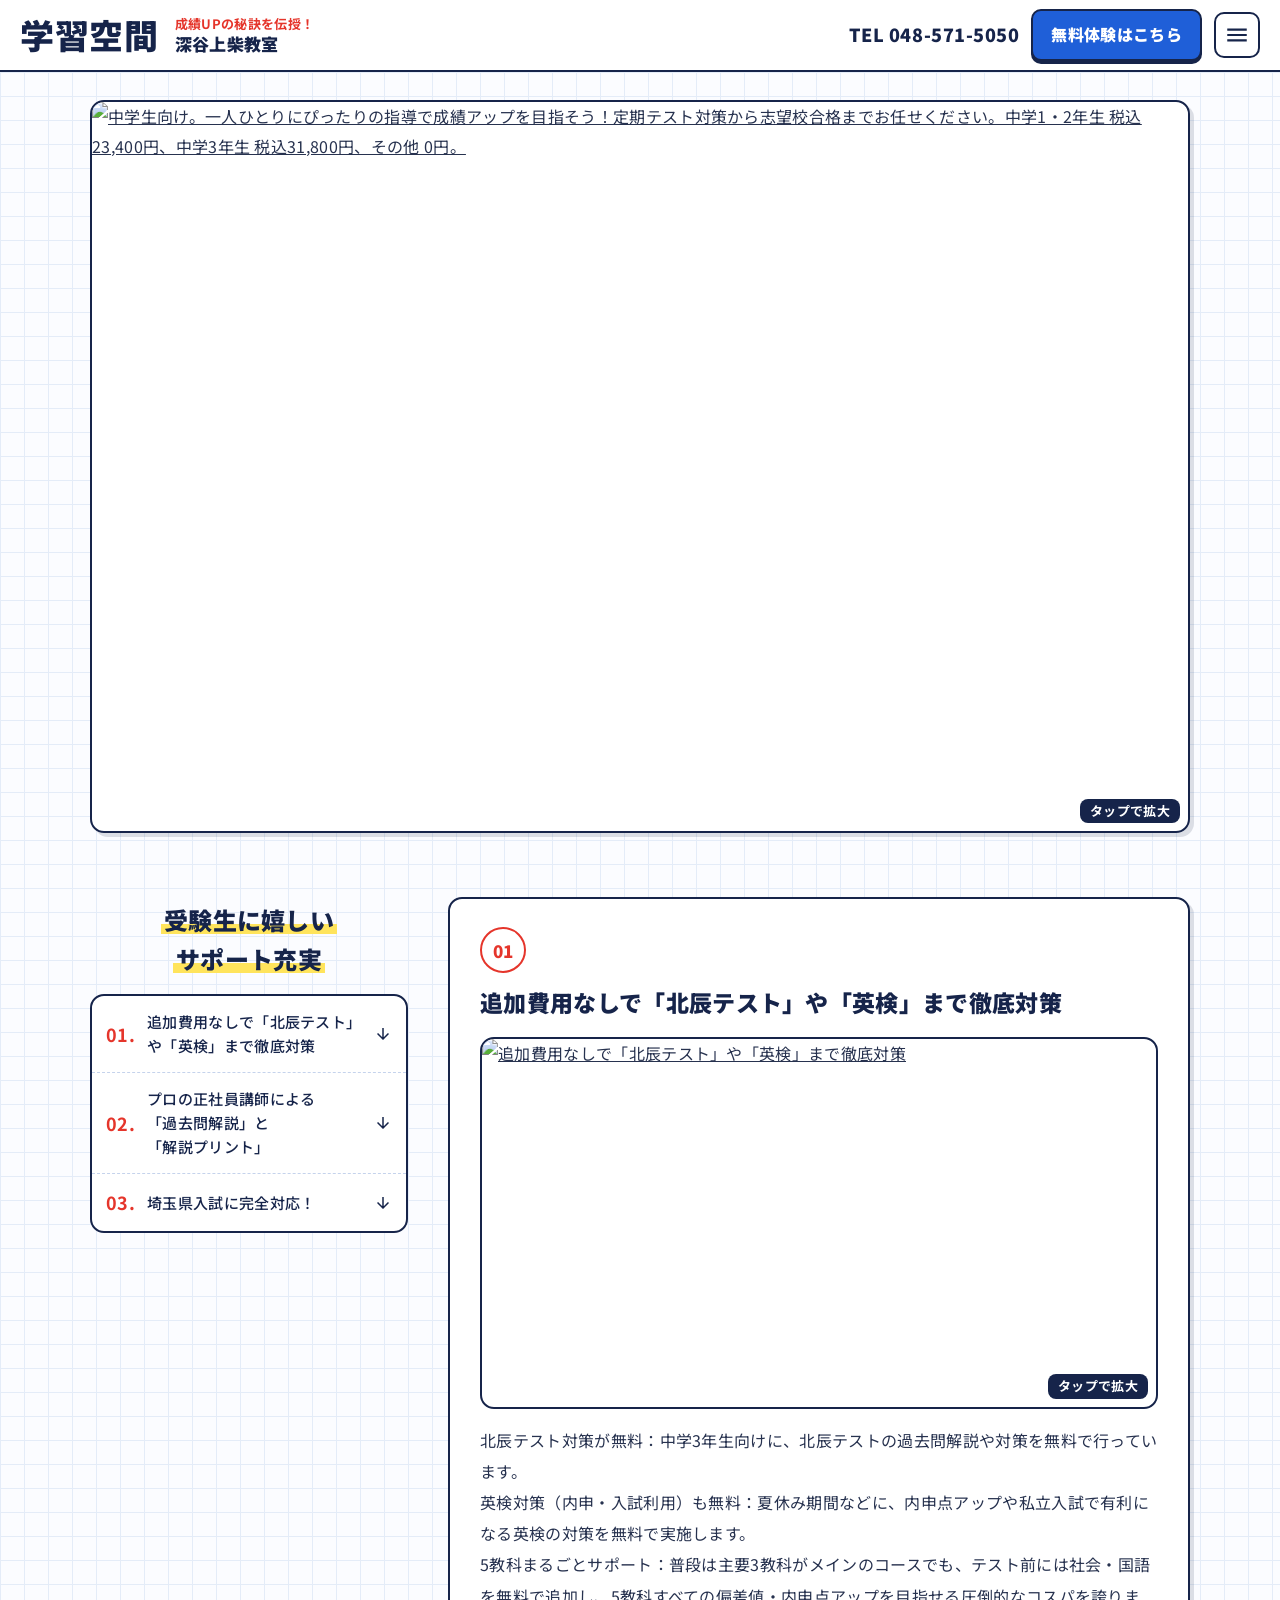
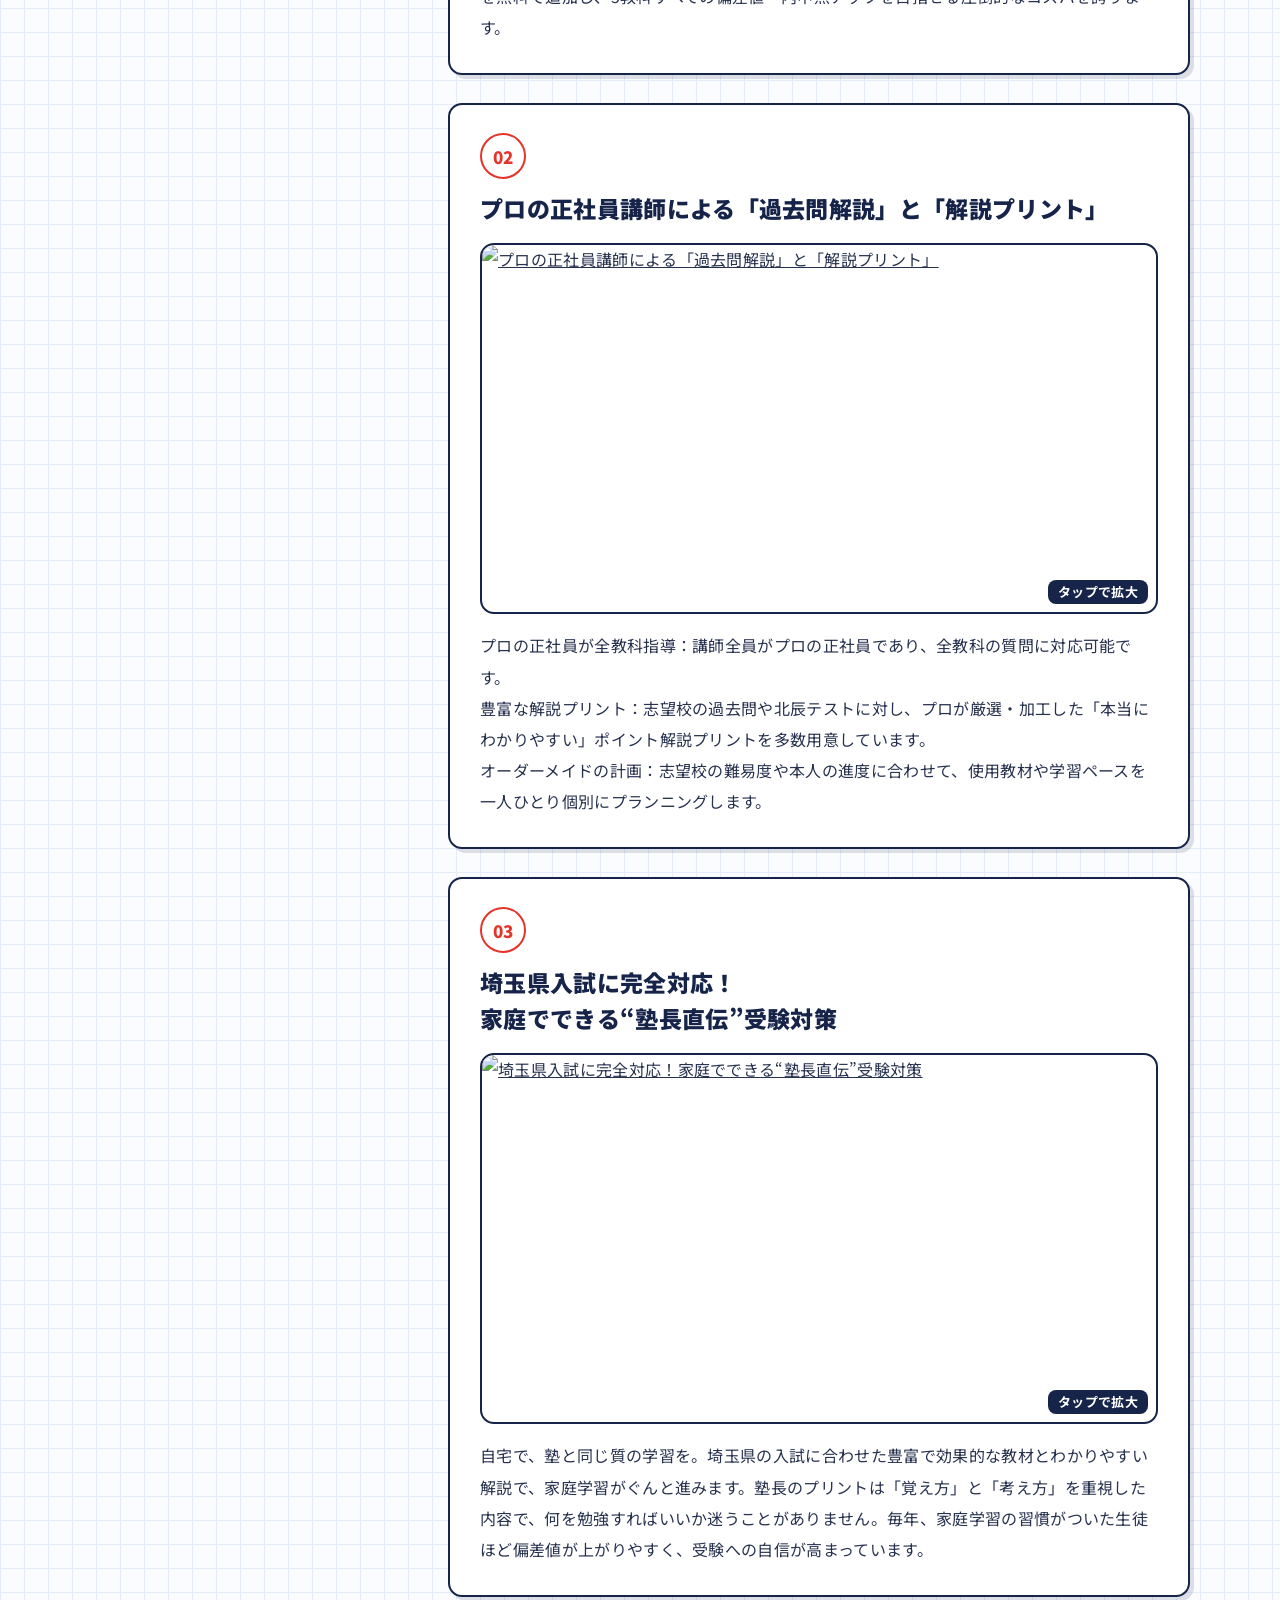
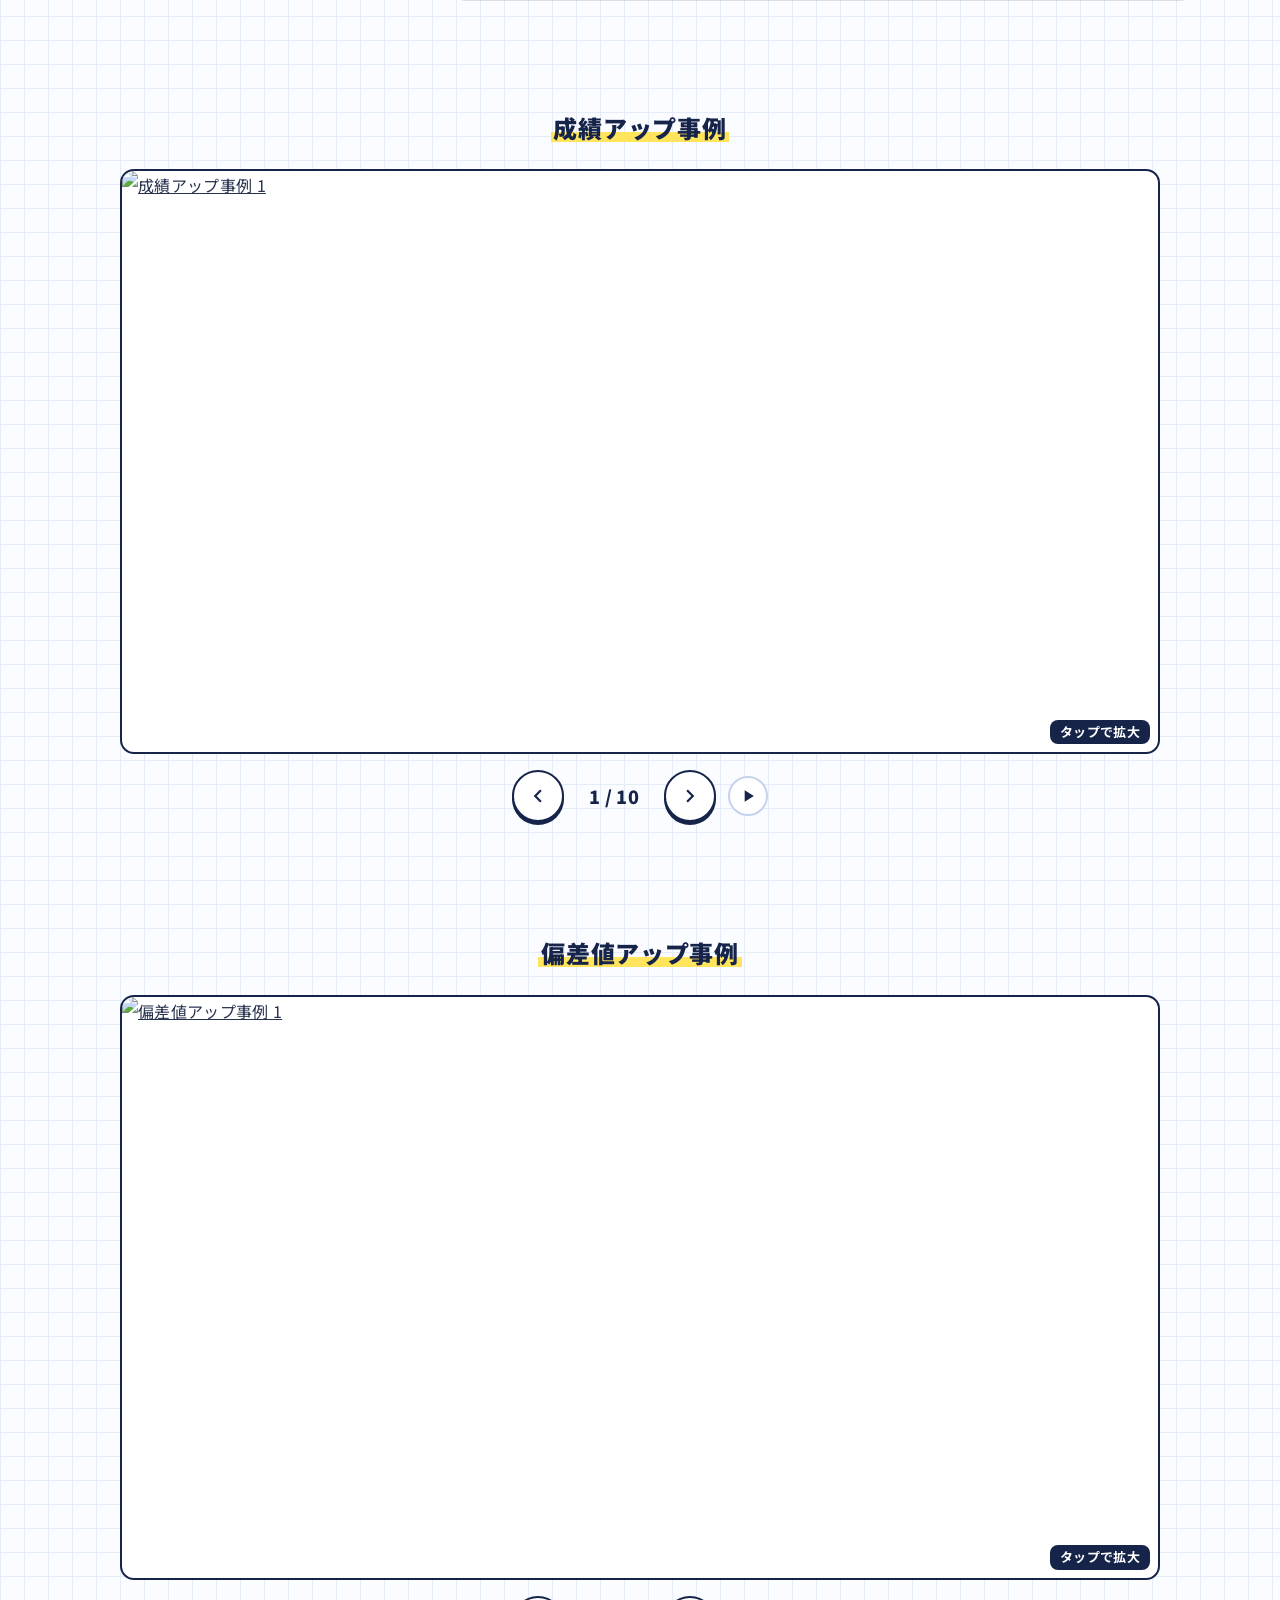
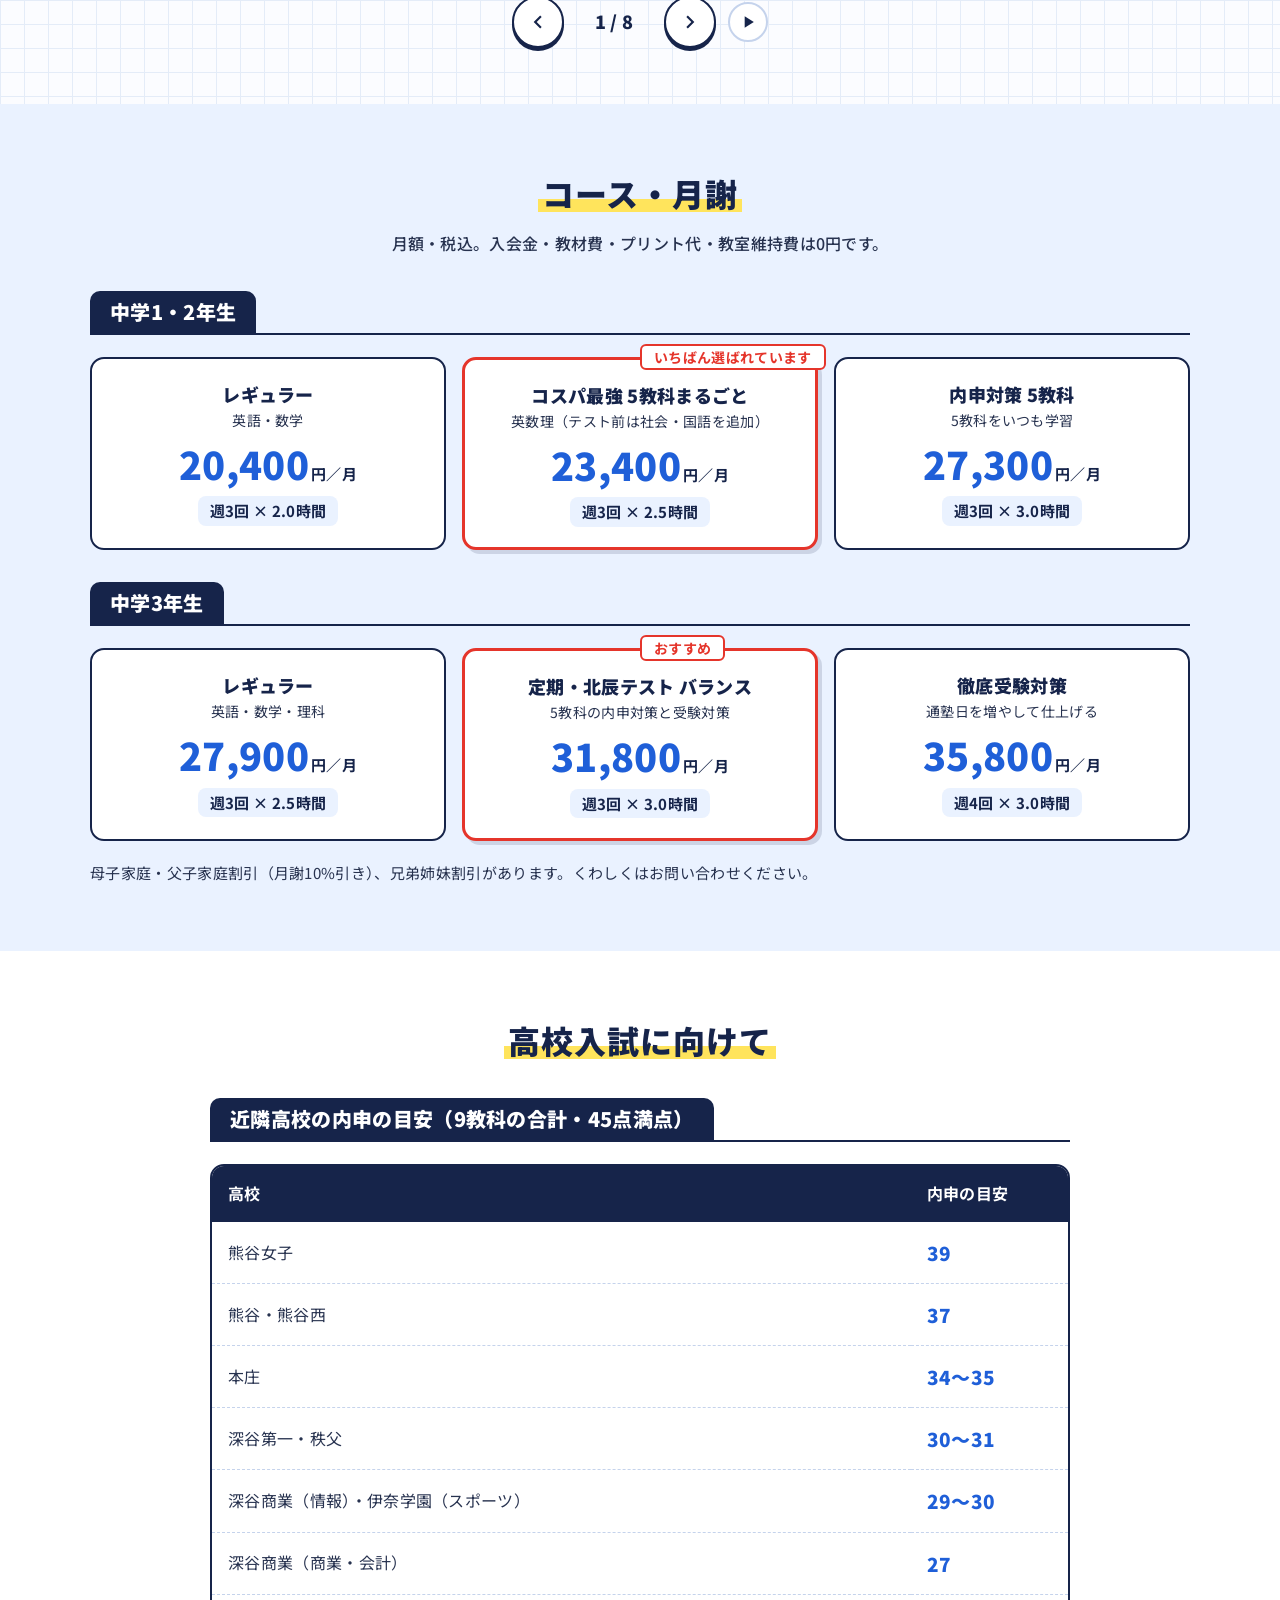
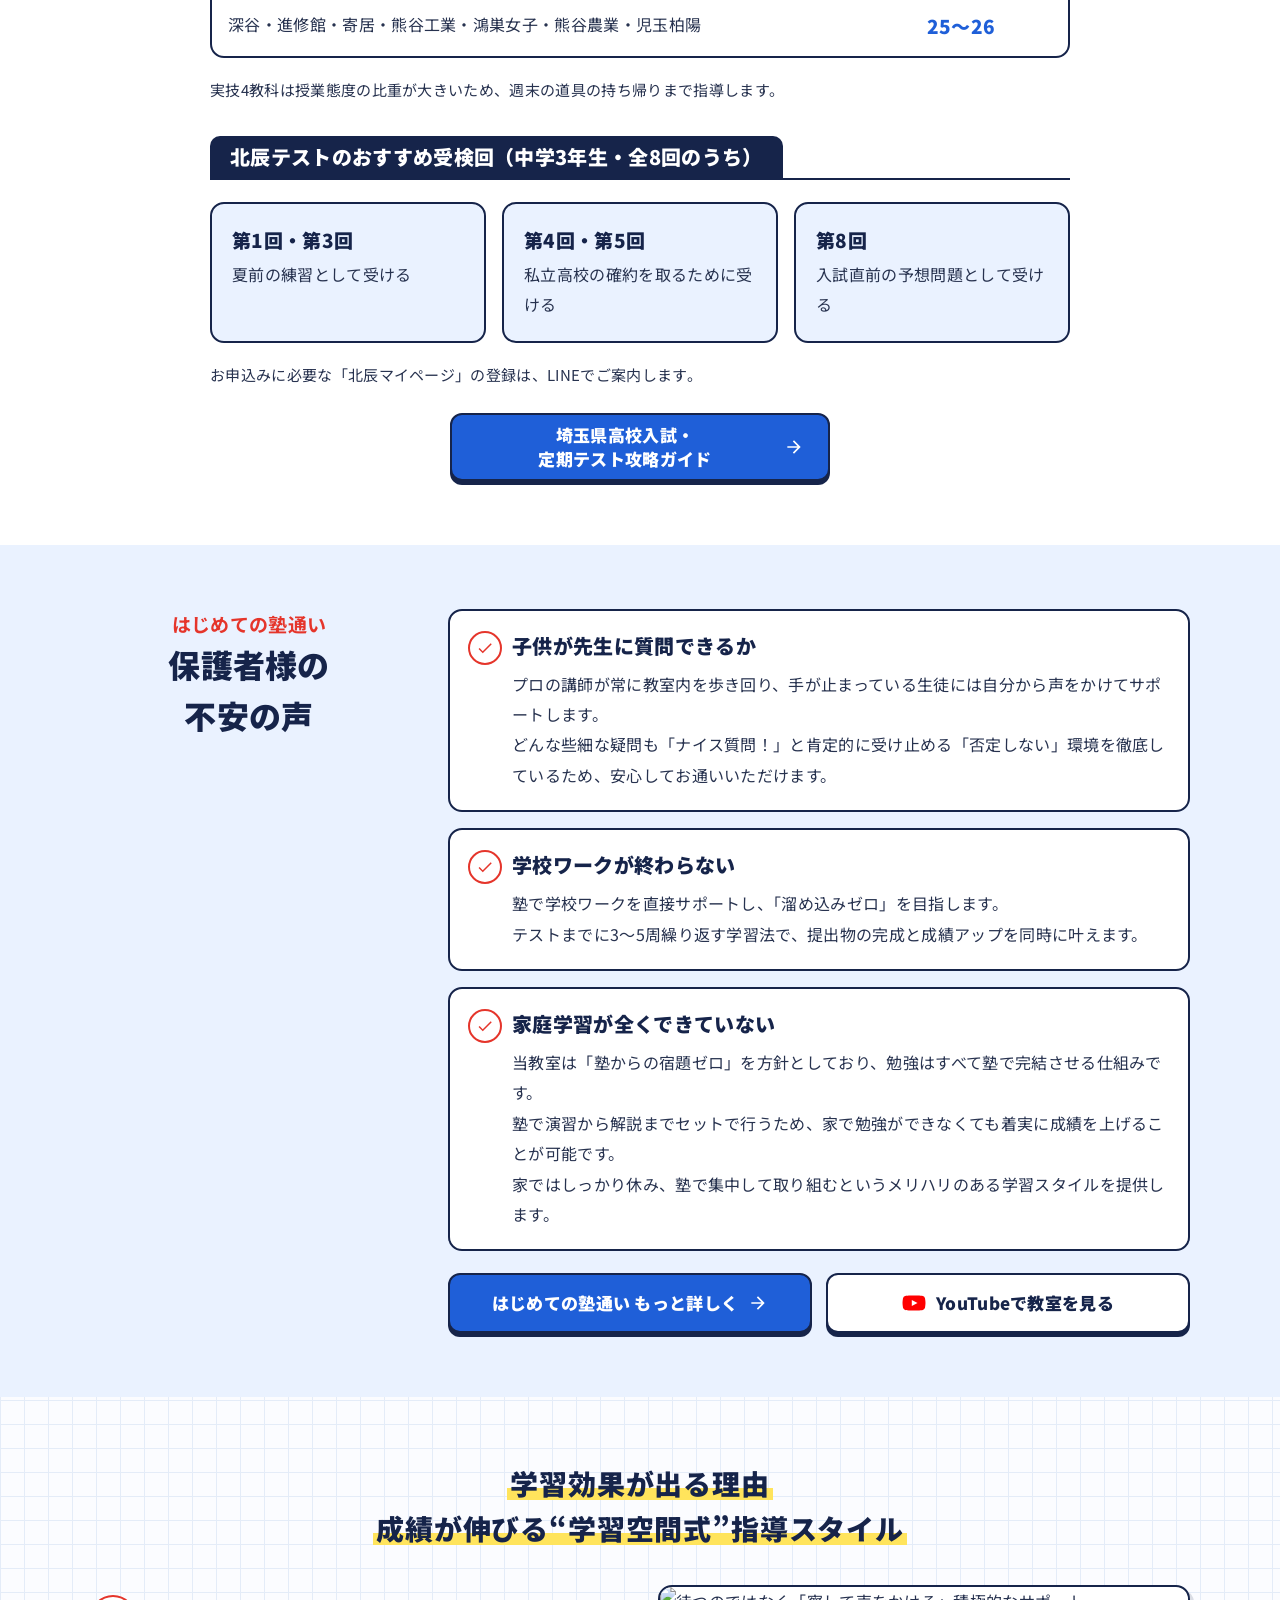
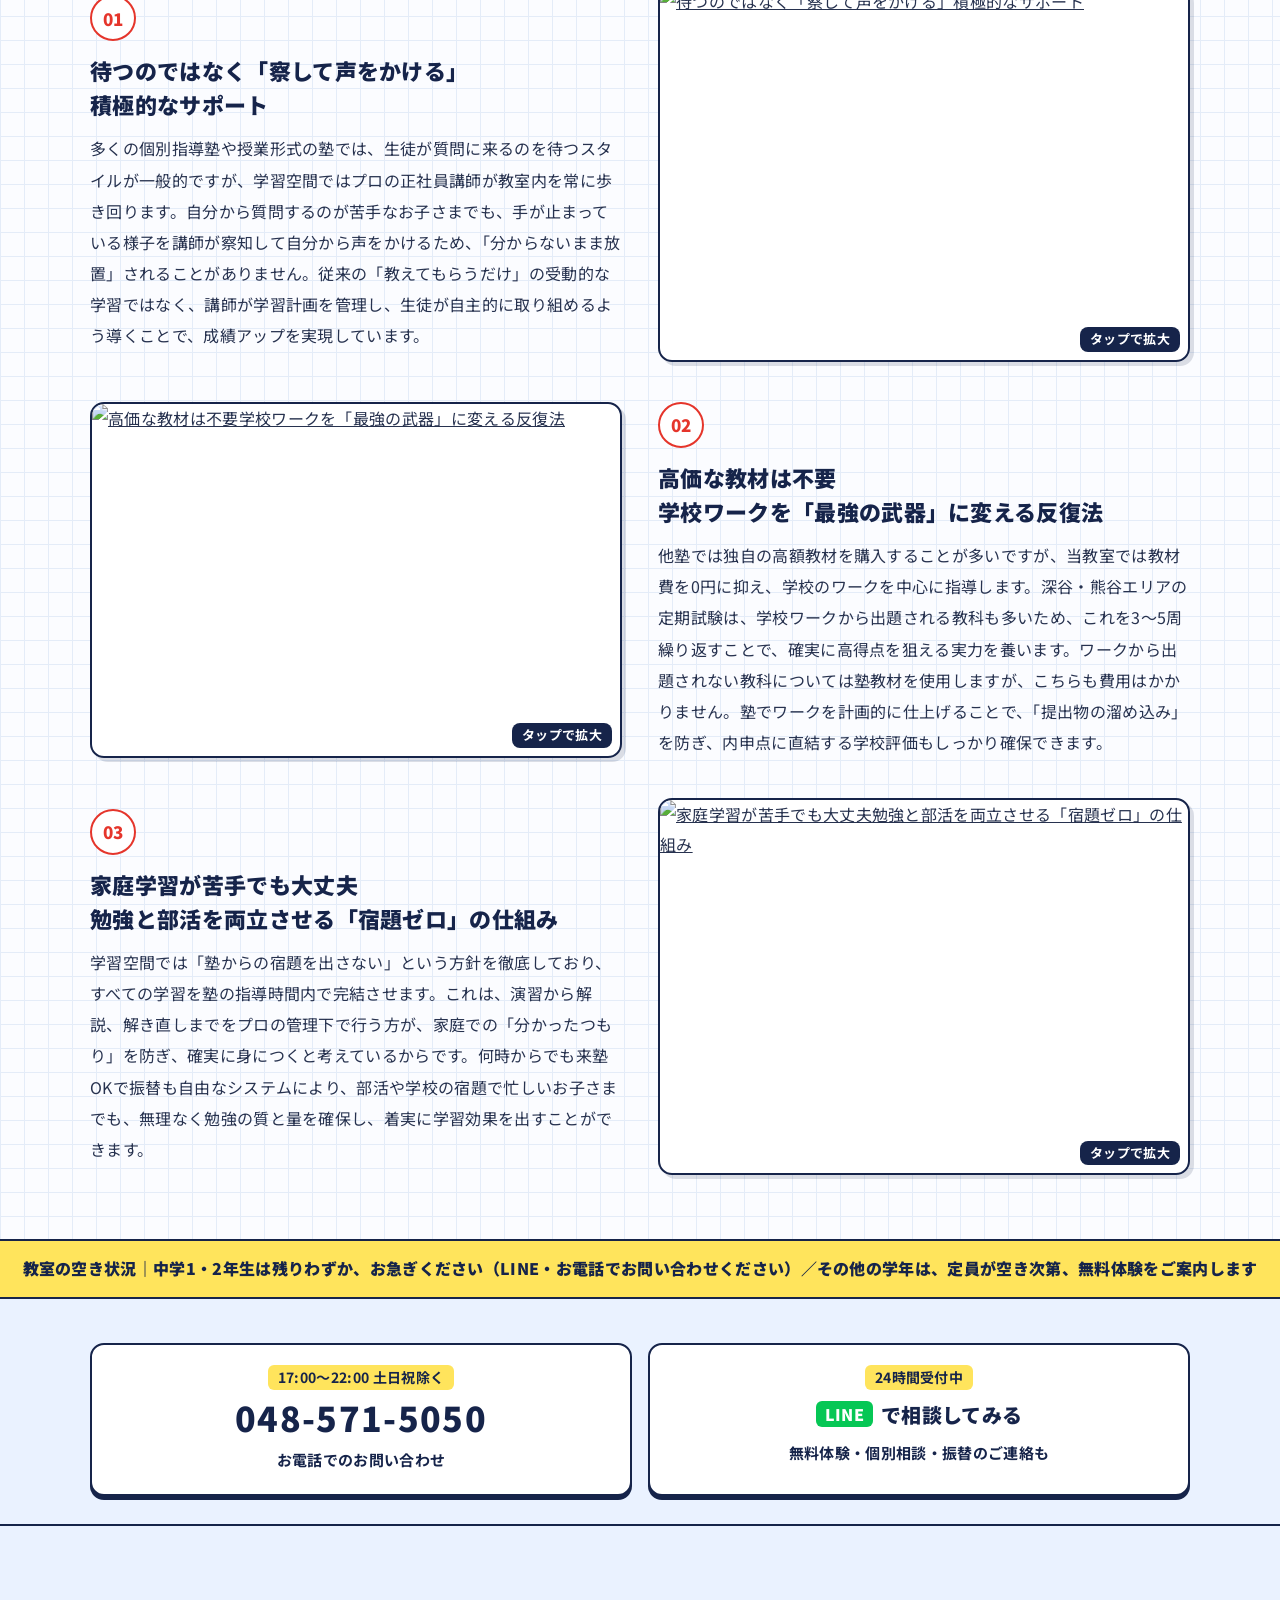
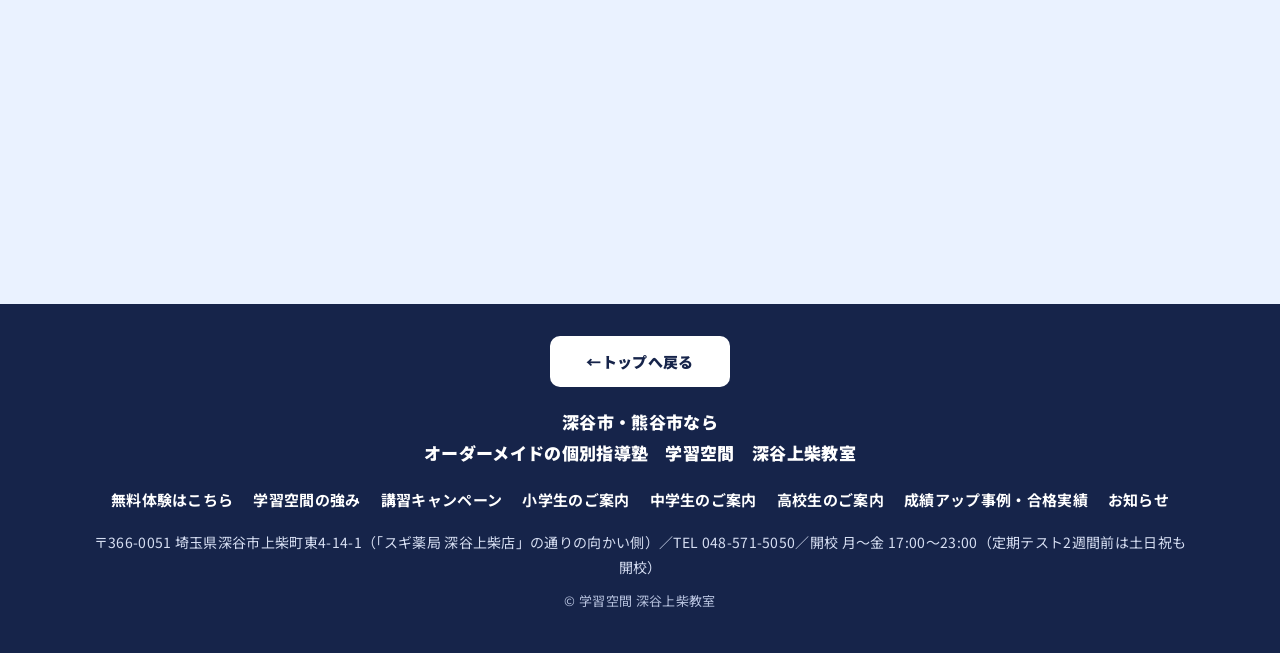
==== commit f7fada55: "書体を読みやすいNoto Sans JPに変更、トップを青空と白の配色に Co-Authored-By: Claude Opus 5.5 <noreply@anthropic.com> Claude-" ====
--- a/chugaku.html
+++ b/chugaku.html
@@ -13,7 +13,7 @@
 <link rel="preconnect" href="https://fonts.googleapis.com">
 <link rel="preconnect" href="https://fonts.gstatic.com" crossorigin>
 <link rel="preconnect" href="https://storage.googleapis.com" crossorigin>
-<link href="https://fonts.googleapis.com/css2?family=Klee+One:wght@600&family=Zen+Maru+Gothic:wght@500;700;900&display=swap" rel="stylesheet">
+<link href="https://fonts.googleapis.com/css2?family=Noto+Sans+JP:wght@400;500;700;900&display=swap" rel="stylesheet">
 <link rel="stylesheet" href="assets/style.css">
 </head>
 <body class="sub" id="top">
--- a/assets/style.css
+++ b/assets/style.css
@@ -5,8 +5,8 @@
   --blue:#1F5FD8; --blue-d:#174BB0; --sky:#EAF2FF; --sky2:#D6E5FC;
   --marker:#FFE45C; --red:#E5352B; --green:#06C755;
   --hdr:72px; --r:14px; --sh:4px 4px 0 rgba(22,36,74,.14);
-  --f:"Zen Maru Gothic","Hiragino Maru Gothic ProN","Noto Sans JP","Hiragino Sans",sans-serif;
-  --pen:"Klee One","Zen Maru Gothic","Noto Sans JP",sans-serif;
+  --f:"Noto Sans JP","Hiragino Kaku Gothic ProN","Hiragino Sans","Yu Gothic",Meiryo,sans-serif;
+  --pen:var(--f);
   --hana:url("data:image/svg+xml,%3Csvg xmlns='http://www.w3.org/2000/svg' viewBox='0 0 100 100'%3E%3Cpath d='M50.0 47.5 L50.4 47.3 L50.9 47.1 L51.5 47.0 L52.1 47.1 L52.7 47.3 L53.4 47.6 L53.9 48.0 L54.5 48.5 L54.9 49.2 L55.3 50.0 L55.5 50.9 L55.5 51.8 L55.4 52.8 L55.1 53.7 L54.7 54.7 L54.1 55.6 L53.3 56.4 L52.3 57.1 L51.2 57.6 L50.0 58.0 L48.7 58.2 L47.4 58.2 L46.0 57.9 L44.6 57.4 L43.4 56.6 L42.2 55.7 L41.1 54.5 L40.3 53.2 L39.6 51.6 L39.2 50.0 L39.1 48.3 L39.2 46.5 L39.7 44.7 L40.4 43.0 L41.4 41.4 L42.7 39.9 L44.2 38.7 L46.0 37.6 L47.9 36.9 L50.0 36.5 L52.2 36.4 L54.4 36.6 L56.5 37.2 L58.6 38.2 L60.6 39.4 L62.3 41.1 L63.8 43.0 L65.0 45.1 L65.8 47.5 L66.3 50.0 L66.4 52.6 L66.0 55.2 L65.3 57.8 L64.1 60.2 L62.5 62.5 L60.6 64.5 L58.3 66.2 L55.7 67.6 L52.9 68.6 L50.0 69.1 L47.0 69.1 L43.9 68.7 L41.0 67.7 L38.1 66.3 L35.5 64.5 L33.2 62.2 L31.3 59.5 L29.8 56.6 L28.7 53.4 L28.2 50.0 L28.2 46.5 L28.7 43.1 L29.8 39.7 L31.5 36.5 L33.6 33.6 L36.2 31.0 L39.2 28.8 L42.6 27.1 L46.2 26.0 L50.0 25.4 L53.9 25.4 L57.8 26.1 L61.5 27.4 L65.1 29.2 L68.4 31.6 L71.2 34.6 L73.6 38.0 L75.5 41.7 L76.7 45.8 L77.3 50.0 L77.3 54.3 L76.5 58.6 L75.1 62.8 L73.0 66.7 L70.3 70.3 L67.0 73.5 Q61.2 96.7 45.5 78.6 Q24.9 90.9 26.5 67.0 Q3.3 61.2 21.4 45.5 Q9.1 24.9 33.0 26.5 Q38.8 3.3 54.5 21.4 Q75.1 9.1 73.5 33.0 Q96.7 38.8 78.6 54.5 Q90.9 75.1 67.0 73.5' fill='none' stroke='%23E5352B' stroke-width='3.2' stroke-linecap='round' stroke-linejoin='round'/%3E%3C/svg%3E");
   /* HTMLの中で使っている旧名 */
   --sky50:var(--sky); --sky100:var(--sky); --sky200:var(--sky2); --cyan100:var(--sky); --cta:var(--blue); --navy:var(--ink);
@@ -15,7 +15,7 @@
 *{box-sizing:border-box}
 html{scroll-behavior:smooth;scroll-padding-top:calc(var(--hdr) + 12px)}
 @media (prefers-reduced-motion:reduce){html{scroll-behavior:auto}}
-body{margin:0;padding-top:var(--hdr);font-family:var(--f);font-weight:500;color:var(--text);font-size:16px;line-height:1.85;-webkit-text-size-adjust:100%;
+body{margin:0;padding-top:var(--hdr);font-family:var(--f);font-weight:400;letter-spacing:.02em;color:var(--text);font-size:16px;line-height:1.85;-webkit-text-size-adjust:100%;
   background-color:var(--paper);background-image:linear-gradient(var(--grid) 1px,transparent 1px),linear-gradient(90deg,var(--grid) 1px,transparent 1px);background-size:24px 24px}
 img{max-width:100%;height:auto;display:block}
 a{color:inherit}
@@ -443,3 +443,49 @@
 .c-card>span:last-child{font-size:15px !important}
 @media (max-width:840px){.cards:has(>.stat){grid-template-columns:1fr 1fr;gap:12px}.stat{padding:16px 6px}.stat .v{font-size:38px}}
 .f-index .t,.card h3,.p-card h4,.w-item h3{word-break:auto-phrase}
+/* 赤ペンの文字を少し太く・ボタンの改行 */
+.h-pen,.cc-catch,.cc-tag,.case .up,.f-num,.f-index .n,.p-card .badge,.w-title small,.pill,.faq .acc>summary .q{-webkit-text-stroke:.45px currentColor}
+.h-pen{white-space:nowrap}
+.btn-more,.btn-line,.btn-ghost,.news-link{word-break:auto-phrase}
+@media (max-width:840px){
+  .h-pen{font-size:20px;gap:4px}
+  .h-pen::after{width:46px;height:46px}
+  .h-cta a{padding:8px 10px;font-size:16px;gap:8px}
+}
+@media (max-width:370px){.h-pen{font-size:17px}.h-pen::after{width:38px;height:38px}.h-cta a{font-size:15px}}
+
+/* ===== 2026-11 書体を読みやすく・トップを空の配色に ===== */
+/* 手書き風をやめ、赤字はふつうの太字に。傾き・花丸もなし */
+.h-pen,.cc-catch,.cc-tag,.case .up,.f-num,.f-index .n,.p-card .badge,.w-title small,.pill,.faq .acc>summary .q{-webkit-text-stroke:0;font-weight:700;transform:none !important}
+.h-pen::after{display:none}
+.case .up{background:none;padding:2px 10px;font-size:18px;font-weight:900;border:2px solid var(--red);border-radius:8px}
+.f-num{font-size:17px;font-weight:900}
+.p-card .badge{font-size:14px}
+p,li,.acc-body,.f-art p,.m-txt p,.w-item p,.card p{font-weight:400}
+.acc>summary .t,.f-index li a,.cc-note,.h-note,.sec-sub{font-weight:500}
+
+/* トップ：青空と白い雲 */
+.hero{position:relative;overflow:hidden;border-bottom:0;
+  background:
+    radial-gradient(ellipse 260px 70px at 12% 78%,rgba(255,255,255,.95) 60%,transparent 62%),
+    radial-gradient(ellipse 180px 60px at 20% 70%,rgba(255,255,255,.95) 60%,transparent 62%),
+    radial-gradient(ellipse 300px 80px at 88% 24%,rgba(255,255,255,.9) 60%,transparent 62%),
+    radial-gradient(ellipse 200px 64px at 80% 16%,rgba(255,255,255,.9) 60%,transparent 62%),
+    linear-gradient(180deg,#3E8EF0 0%,#6DB2F7 45%,#B9DCFC 78%,#FFFFFF 100%)}
+.hero__in{position:relative}
+.h-lead{background:rgba(255,255,255,.18);border-color:#fff;color:#fff;font-weight:700}
+.h-main{color:#fff;text-shadow:0 2px 12px rgba(16,60,140,.35)}
+.h-main .mk{background:none;color:#fff;border-bottom:6px solid #fff;padding:0 .05em}
+.h-tags li{background:#fff;color:#1F5FD8;font-weight:700;box-shadow:0 2px 8px rgba(16,60,140,.18)}
+.h-pen{color:#fff;font-size:26px;font-weight:700;text-shadow:0 1px 8px rgba(16,60,140,.35)}
+.h-cta .btn-ghost{border-color:#1F5FD8;box-shadow:0 4px 0 #1F5FD8;color:#1F5FD8}
+.h-cta .btn-line{box-shadow:0 4px 0 #0A8A40;border-color:#0A8A40}
+.h-note{color:#16244A;font-weight:500}
+.hero-slider{border-top:2px solid var(--ink)}
+@media (max-width:840px){
+  .hero{background:
+    radial-gradient(ellipse 150px 46px at 10% 83%,rgba(255,255,255,.95) 60%,transparent 62%),
+    radial-gradient(ellipse 160px 44px at 92% 14%,rgba(255,255,255,.85) 60%,transparent 62%),
+    linear-gradient(180deg,#3E8EF0 0%,#6DB2F7 48%,#BFE0FC 80%,#FFFFFF 100%)}
+  .h-pen{font-size:20px}
+}
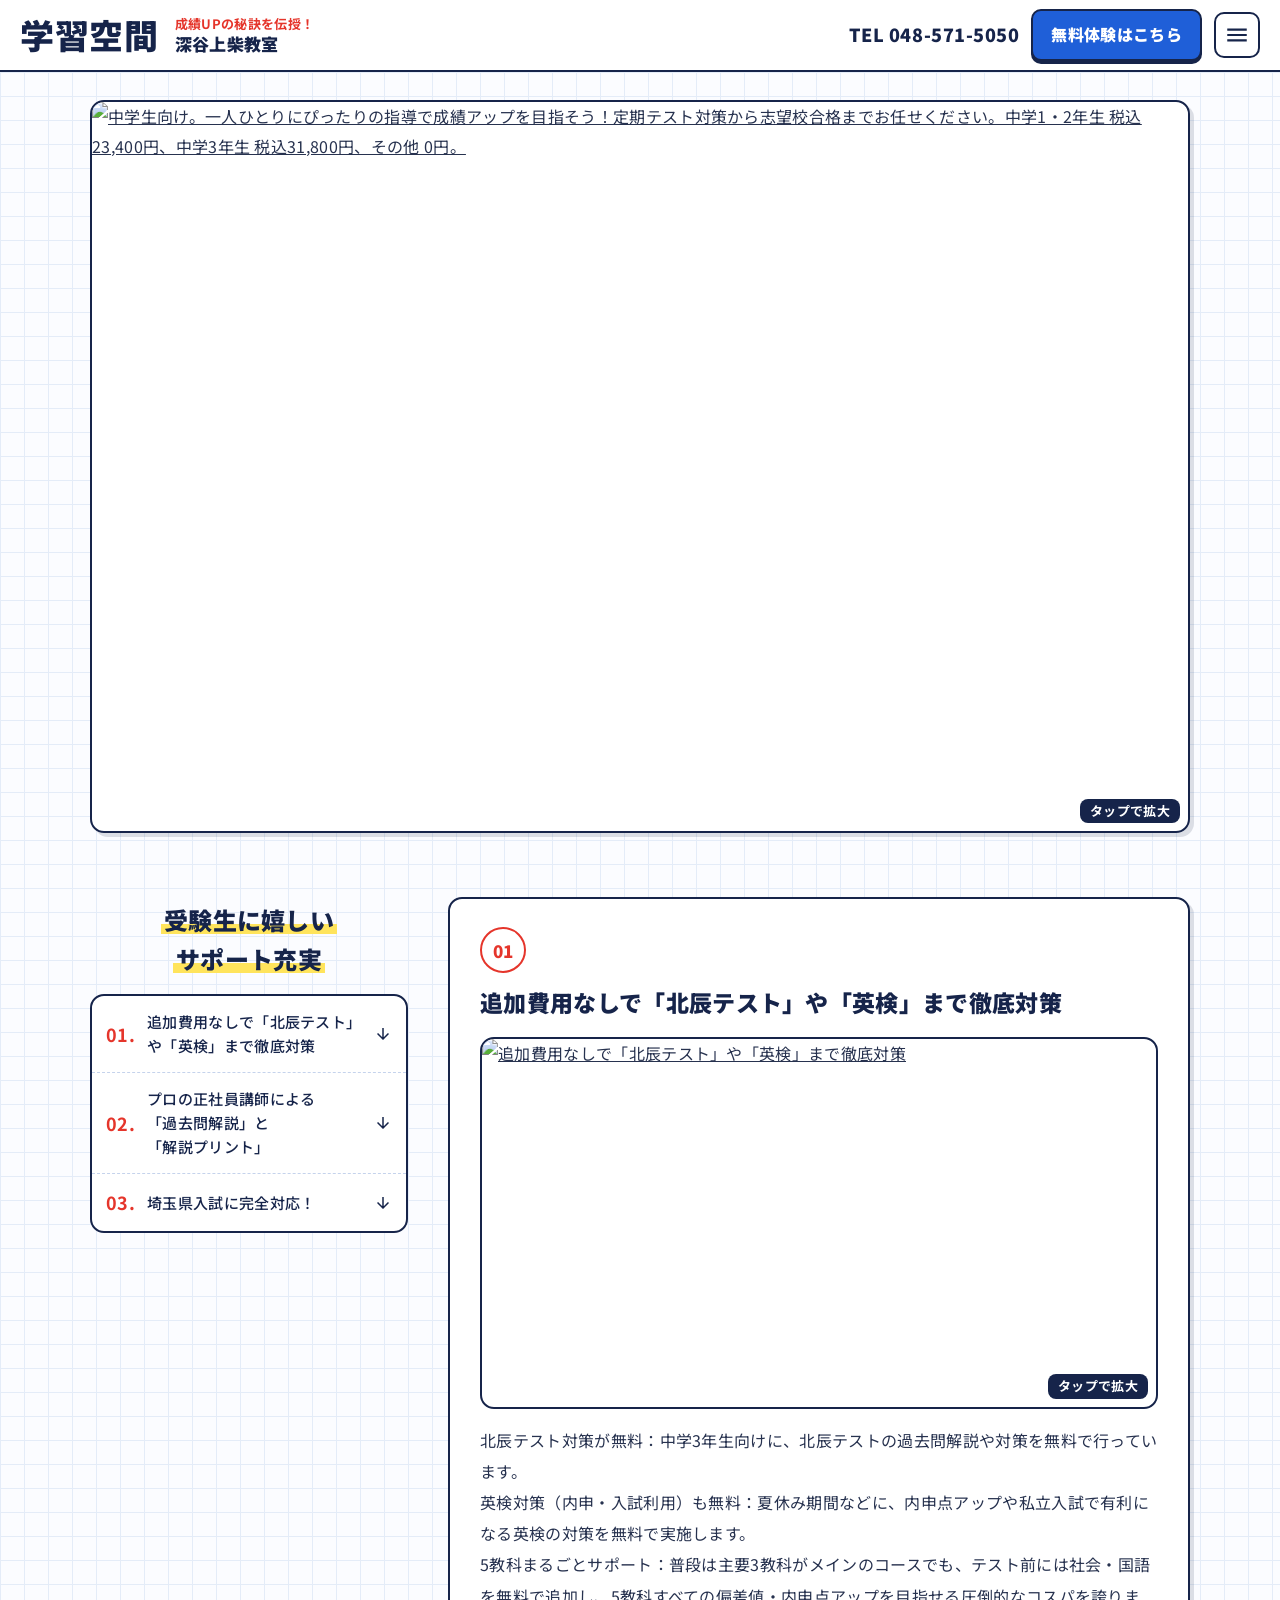
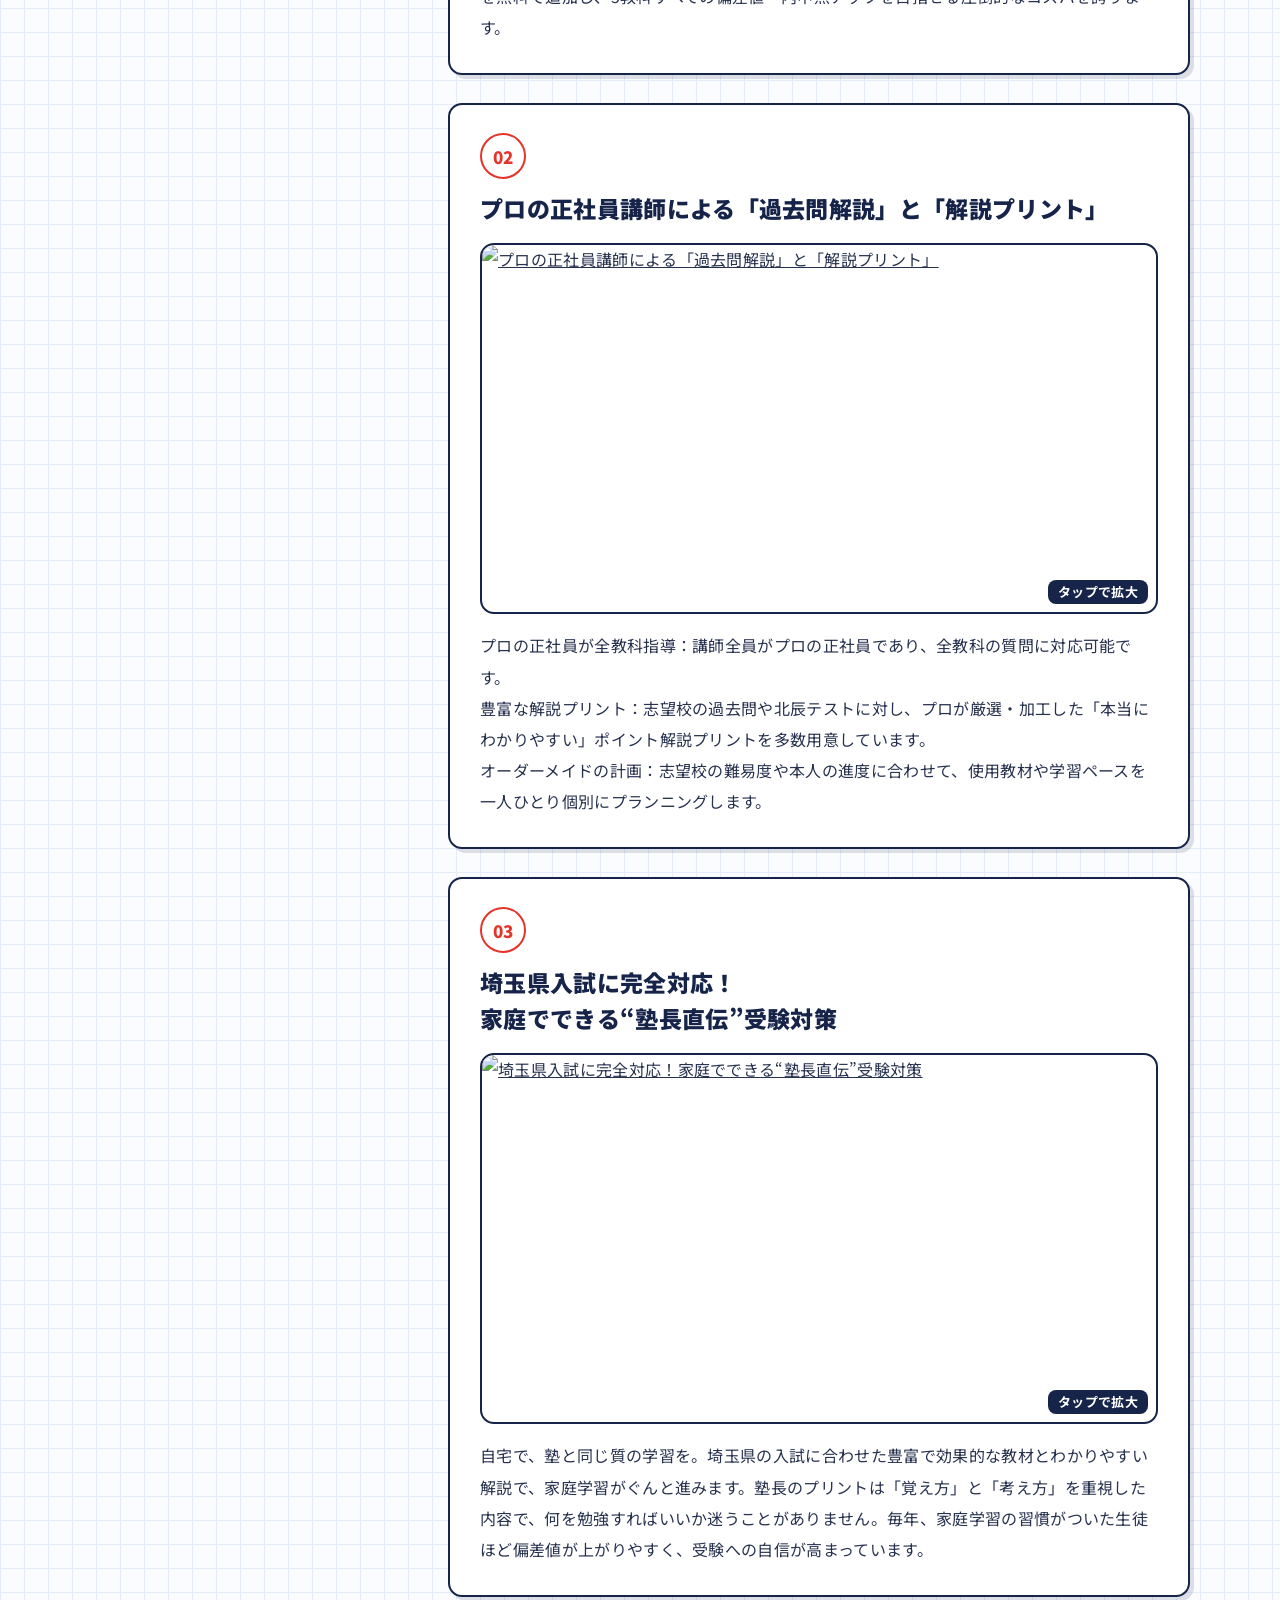
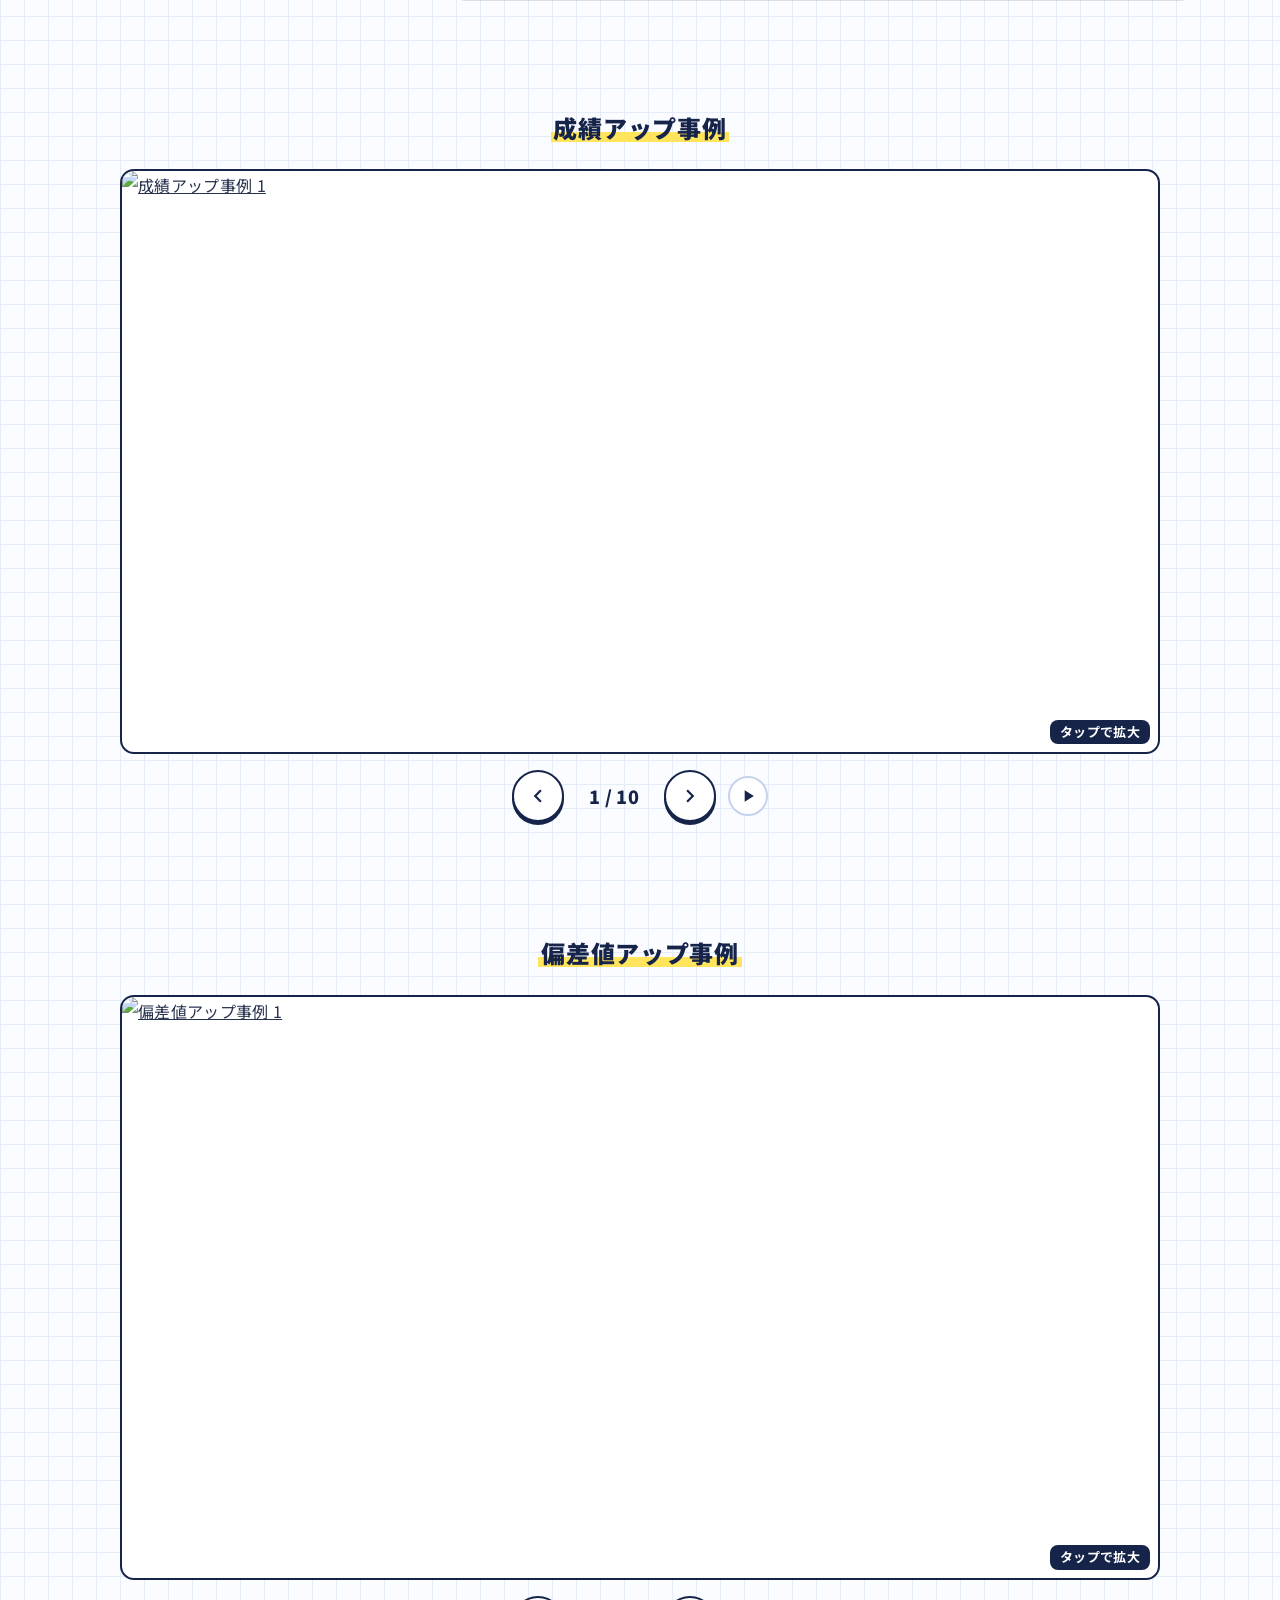
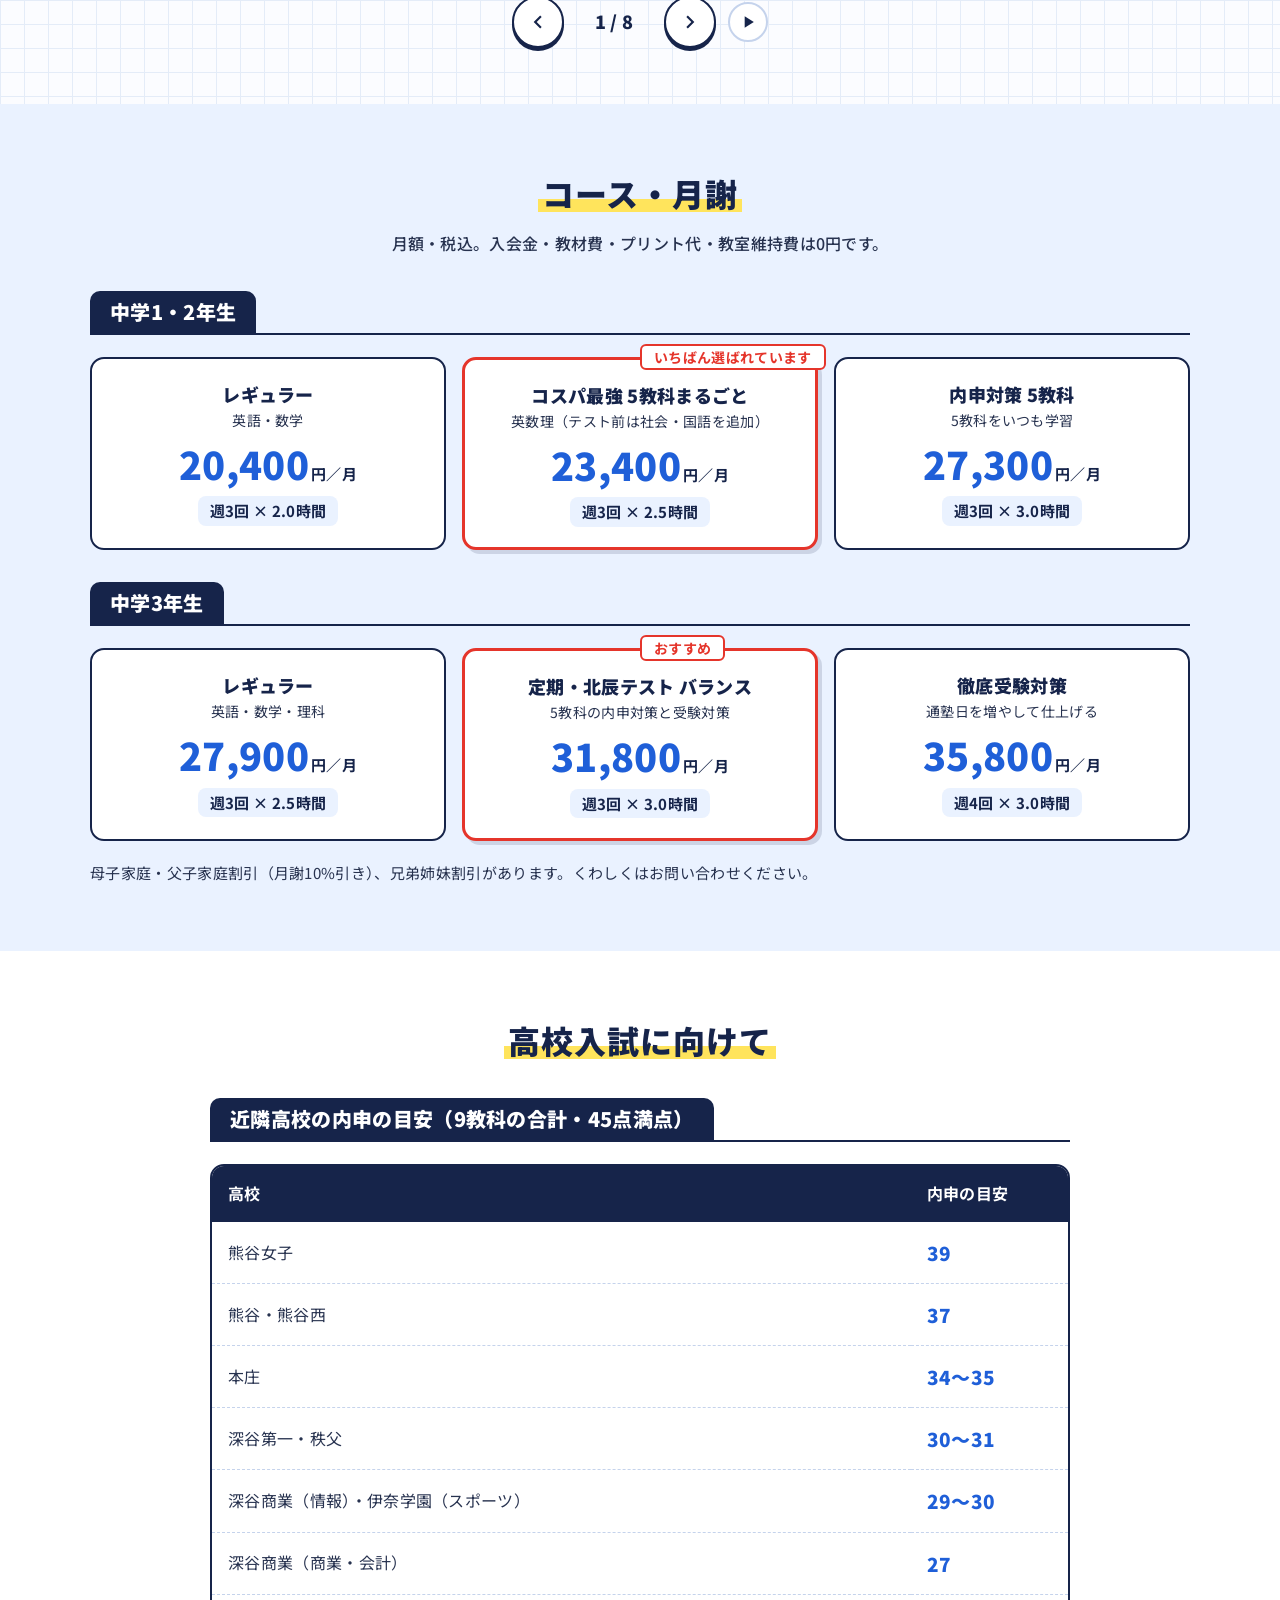
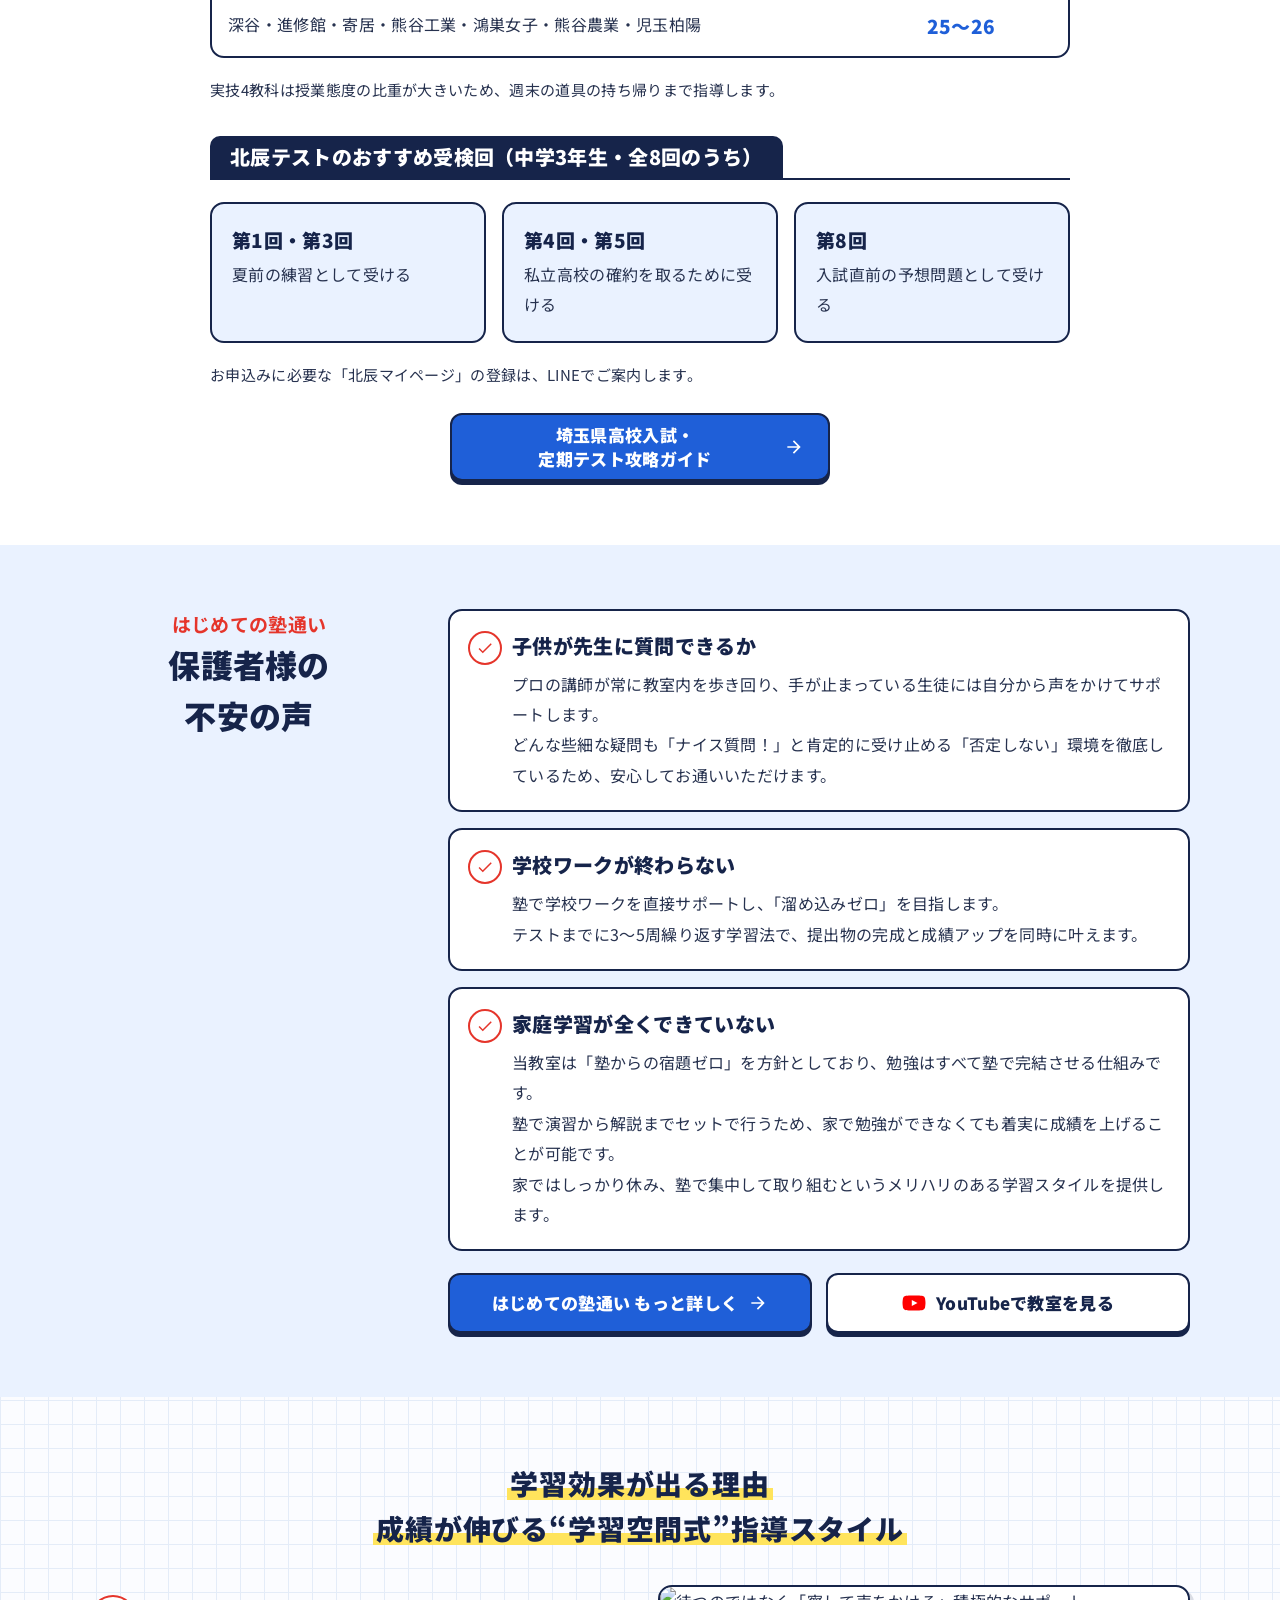
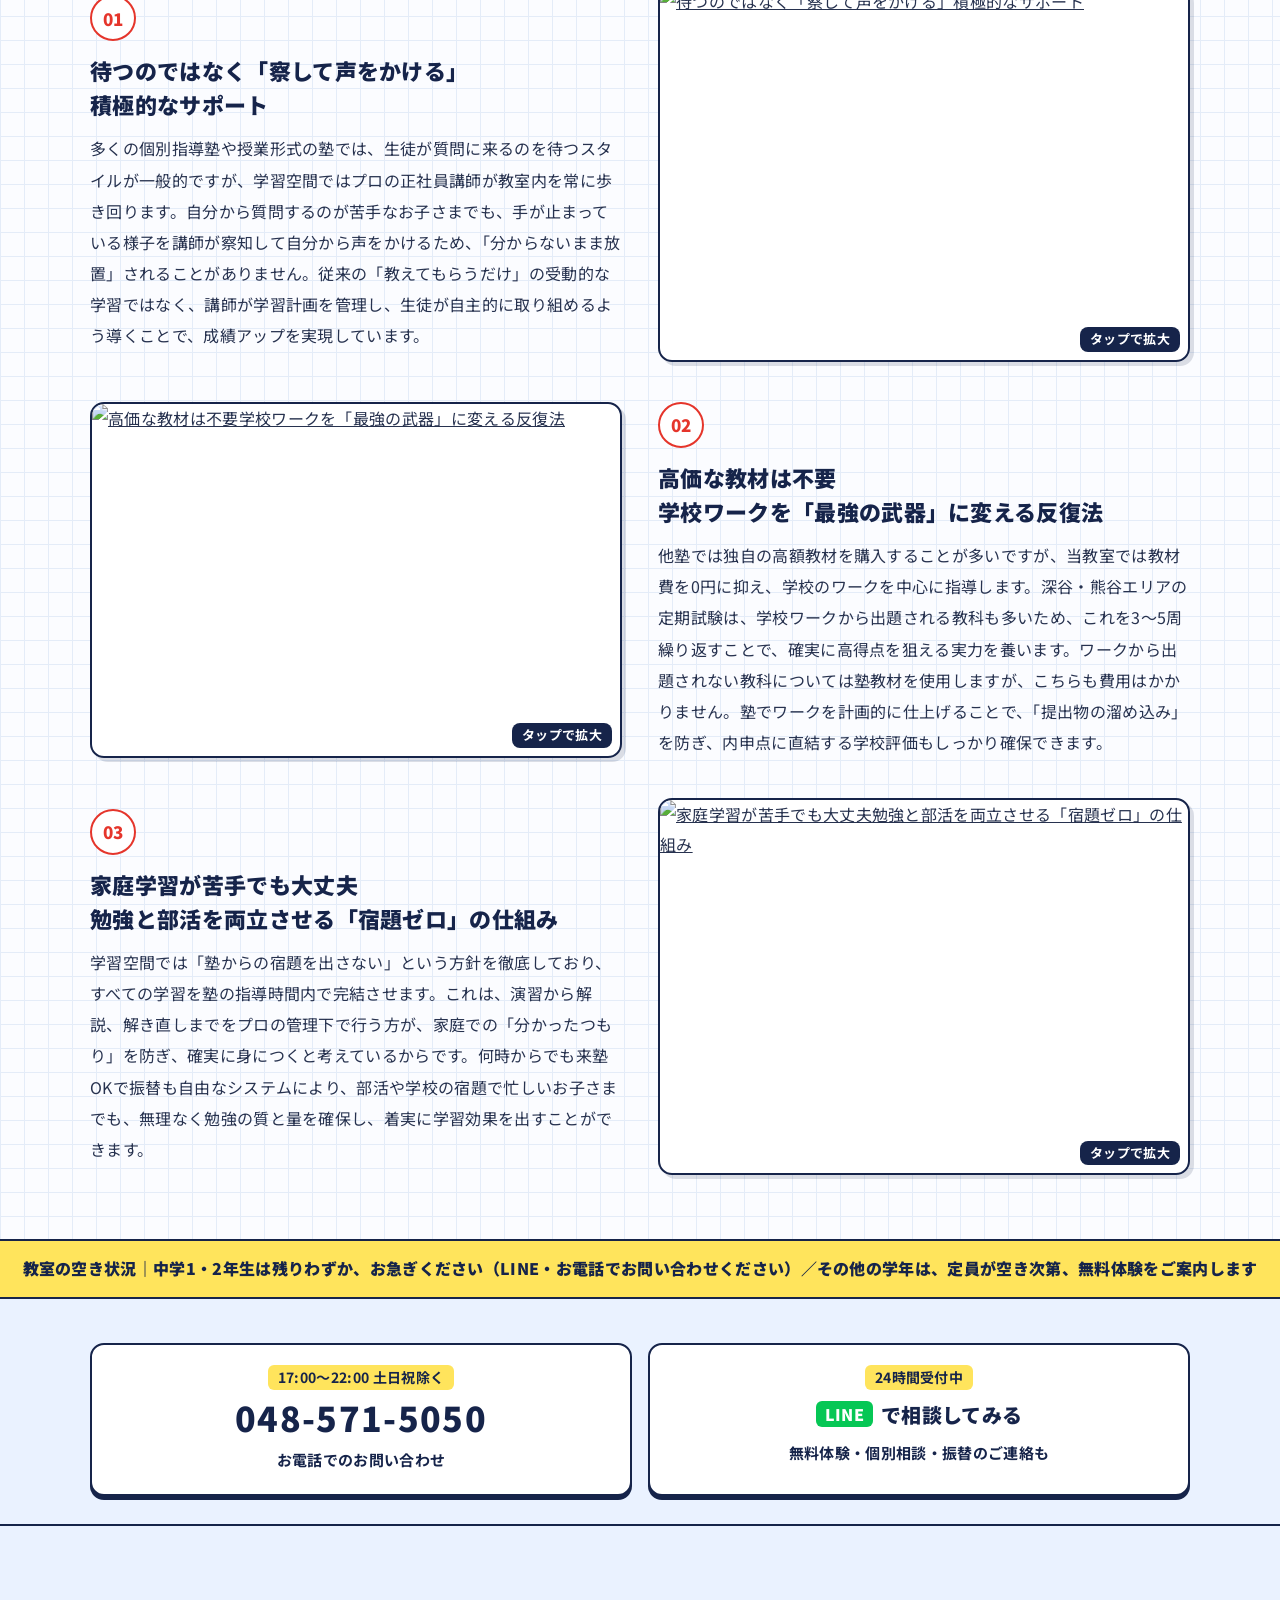
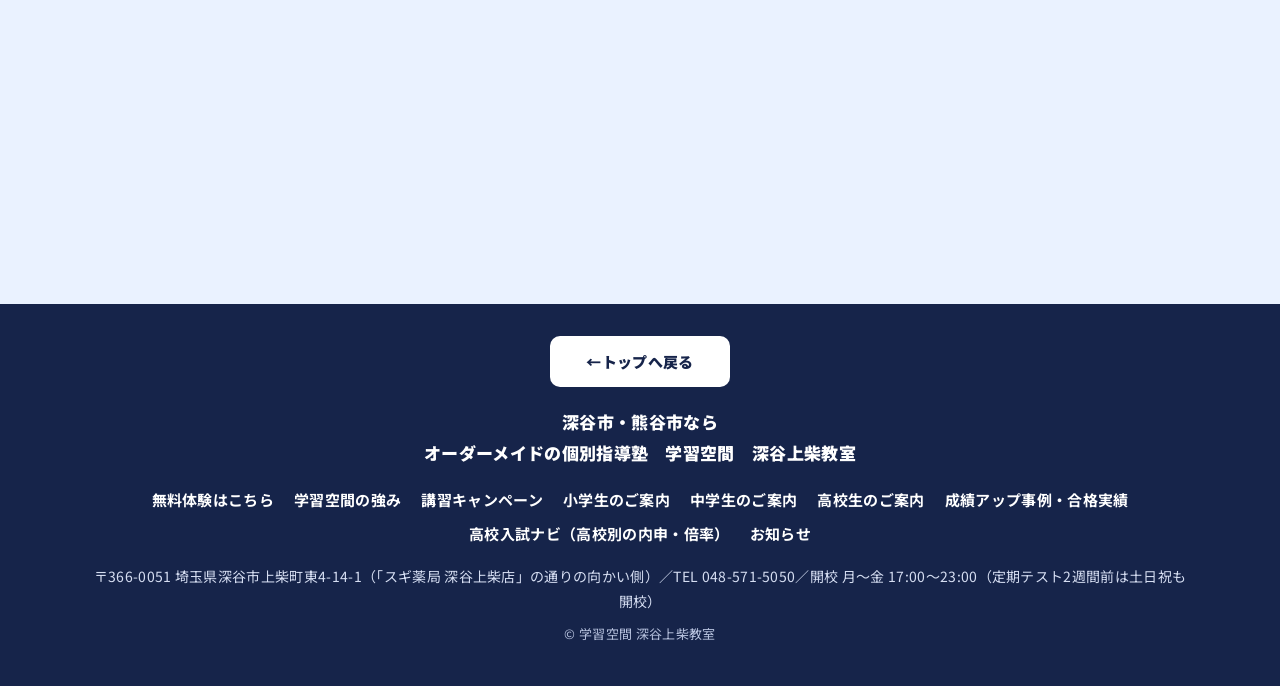
==== commit fd354d4a: "全ページのメニューに高校入試ナビを追加、入試ナビへのリンクを同じタブで開くように変更 Co-Authored-By: Claude Opus 5.5 <noreply@anthropic.com> C" ====
--- a/chugaku.html
+++ b/chugaku.html
@@ -10,6 +10,12 @@
 <meta property="og:description" content="学習空間 深谷上柴教室の中学生コース。学校ワークの反復、テスト前は5教科無料、北辰テスト・英検対策も追加費用なし。">
 <meta property="og:image" content="https://storage.googleapis.com/studio-design-asset-files/projects/4BqNZxnVqr/s-1537x1023_v-fms_webp_085ecca5-3adc-478c-aa2e-44f768b6213b_middle.webp">
 <meta name="twitter:card" content="summary_large_image">
+<meta property="og:site_name" content="学習空間">
+<link rel="canonical" href="https://fukaya-juku.github.io/chugaku.html">
+<meta property="og:url" content="https://fukaya-juku.github.io/chugaku.html">
+<link rel="icon" href="favicon.ico" sizes="48x48">
+<link rel="icon" href="favicon.png" type="image/png" sizes="192x192">
+<link rel="apple-touch-icon" href="apple-touch-icon.png">
 <link rel="preconnect" href="https://fonts.googleapis.com">
 <link rel="preconnect" href="https://fonts.gstatic.com" crossorigin>
 <link rel="preconnect" href="https://storage.googleapis.com" crossorigin>
@@ -27,8 +33,8 @@
     <button class="menu-btn" type="button" aria-controls="drawer" aria-expanded="false" aria-label="メニューを開く"><svg class="" viewBox="0 0 24 24" aria-hidden="true"><path d="M3 18h18v-2H3v2zm0-5h18v-2H3v2zm0-7v2h18V6H3z"/></svg></button>
   </div>
 </header>
-<nav class="qnav" aria-label="おもなページ"><a href="tsuyomi.html">強み</a><a href="koushu.html">講習</a><a href="shogaku.html">小学生</a><a href="chugaku.html">中学生</a><a href="koukou.html">高校生</a><a href="jisseki.html">実績</a><a href="taiken.html">無料体験</a><a href="#access">アクセス</a></nav>
-<nav class="drawer" id="drawer" aria-label="サイト内メニュー" hidden><a href="index.html">トップ<svg class="icon" viewBox="0 0 24 24" aria-hidden="true"><path d="M8.6 16.6 10 18l6-6-6-6-1.4 1.4 4.6 4.6z"/></svg></a><a href="taiken.html">無料体験はこちら<svg class="icon" viewBox="0 0 24 24" aria-hidden="true"><path d="M8.6 16.6 10 18l6-6-6-6-1.4 1.4 4.6 4.6z"/></svg></a><a href="tsuyomi.html">学習空間の強み<svg class="icon" viewBox="0 0 24 24" aria-hidden="true"><path d="M8.6 16.6 10 18l6-6-6-6-1.4 1.4 4.6 4.6z"/></svg></a><a href="koushu.html">講習キャンペーン<svg class="icon" viewBox="0 0 24 24" aria-hidden="true"><path d="M8.6 16.6 10 18l6-6-6-6-1.4 1.4 4.6 4.6z"/></svg></a><a href="shogaku.html">小学生のご案内<svg class="icon" viewBox="0 0 24 24" aria-hidden="true"><path d="M8.6 16.6 10 18l6-6-6-6-1.4 1.4 4.6 4.6z"/></svg></a><a href="chugaku.html">中学生のご案内<svg class="icon" viewBox="0 0 24 24" aria-hidden="true"><path d="M8.6 16.6 10 18l6-6-6-6-1.4 1.4 4.6 4.6z"/></svg></a><a href="koukou.html">高校生のご案内<svg class="icon" viewBox="0 0 24 24" aria-hidden="true"><path d="M8.6 16.6 10 18l6-6-6-6-1.4 1.4 4.6 4.6z"/></svg></a><a href="jisseki.html">成績アップ事例・合格実績<svg class="icon" viewBox="0 0 24 24" aria-hidden="true"><path d="M8.6 16.6 10 18l6-6-6-6-1.4 1.4 4.6 4.6z"/></svg></a><a href="oshirase.html">お知らせ<svg class="icon" viewBox="0 0 24 24" aria-hidden="true"><path d="M8.6 16.6 10 18l6-6-6-6-1.4 1.4 4.6 4.6z"/></svg></a><a href="taiken.html#avail">教室の空き状況<svg class="icon" viewBox="0 0 24 24" aria-hidden="true"><path d="M8.6 16.6 10 18l6-6-6-6-1.4 1.4 4.6 4.6z"/></svg></a><a href="index.html#access">アクセス<svg class="icon" viewBox="0 0 24 24" aria-hidden="true"><path d="M8.6 16.6 10 18l6-6-6-6-1.4 1.4 4.6 4.6z"/></svg></a><a class="drawer-cta" href="https://line.me/R/oaMessage/@btl5495k" target="_blank" rel="noopener">LINEで無料体験・個別相談</a></nav>
+<nav class="qnav" aria-label="おもなページ"><a href="chugaku.html">中学生</a><a href="koukou.html">高校生</a><a href="jisseki.html">実績</a><a href="koushu.html">講習</a><a href="tsuyomi.html">強み</a><a href="shogaku.html">小学生</a><a href="taiken.html">無料体験</a><a href="#access">アクセス</a></nav>
+<nav class="drawer" id="drawer" aria-label="サイト内メニュー" hidden><a href="index.html">トップ<svg class="icon" viewBox="0 0 24 24" aria-hidden="true"><path d="M8.6 16.6 10 18l6-6-6-6-1.4 1.4 4.6 4.6z"/></svg></a><a href="taiken.html">無料体験はこちら<svg class="icon" viewBox="0 0 24 24" aria-hidden="true"><path d="M8.6 16.6 10 18l6-6-6-6-1.4 1.4 4.6 4.6z"/></svg></a><a href="tsuyomi.html">学習空間の強み<svg class="icon" viewBox="0 0 24 24" aria-hidden="true"><path d="M8.6 16.6 10 18l6-6-6-6-1.4 1.4 4.6 4.6z"/></svg></a><a href="koushu.html">講習キャンペーン<svg class="icon" viewBox="0 0 24 24" aria-hidden="true"><path d="M8.6 16.6 10 18l6-6-6-6-1.4 1.4 4.6 4.6z"/></svg></a><a href="shogaku.html">小学生のご案内<svg class="icon" viewBox="0 0 24 24" aria-hidden="true"><path d="M8.6 16.6 10 18l6-6-6-6-1.4 1.4 4.6 4.6z"/></svg></a><a href="chugaku.html">中学生のご案内<svg class="icon" viewBox="0 0 24 24" aria-hidden="true"><path d="M8.6 16.6 10 18l6-6-6-6-1.4 1.4 4.6 4.6z"/></svg></a><a href="koukou.html">高校生のご案内<svg class="icon" viewBox="0 0 24 24" aria-hidden="true"><path d="M8.6 16.6 10 18l6-6-6-6-1.4 1.4 4.6 4.6z"/></svg></a><a href="jisseki.html">成績アップ事例・合格実績<svg class="icon" viewBox="0 0 24 24" aria-hidden="true"><path d="M8.6 16.6 10 18l6-6-6-6-1.4 1.4 4.6 4.6z"/></svg></a><a href="nyushi/">高校入試ナビ（高校別の内申・倍率）<svg class="icon" viewBox="0 0 24 24" aria-hidden="true"><path d="M8.6 16.6 10 18l6-6-6-6-1.4 1.4 4.6 4.6z"/></svg></a><a href="oshirase.html">お知らせ<svg class="icon" viewBox="0 0 24 24" aria-hidden="true"><path d="M8.6 16.6 10 18l6-6-6-6-1.4 1.4 4.6 4.6z"/></svg></a><a href="taiken.html#avail">教室の空き状況<svg class="icon" viewBox="0 0 24 24" aria-hidden="true"><path d="M8.6 16.6 10 18l6-6-6-6-1.4 1.4 4.6 4.6z"/></svg></a><a href="index.html#access">アクセス<svg class="icon" viewBox="0 0 24 24" aria-hidden="true"><path d="M8.6 16.6 10 18l6-6-6-6-1.4 1.4 4.6 4.6z"/></svg></a><a class="drawer-cta" href="https://line.me/R/oaMessage/@btl5495k" target="_blank" rel="noopener">LINEで無料体験・個別相談</a></nav>
 <main>
 <h1 class="sr-only">中学生のご案内</h1><div class="page-hero"><a class="zoom" href="https://storage.googleapis.com/studio-design-asset-files/projects/4BqNZxnVqr/s-1537x1023_v-fms_webp_085ecca5-3adc-478c-aa2e-44f768b6213b_middle.webp" data-zoom aria-label="画像を拡大して見る：中学生向け。一人ひとりにぴったりの指導で成績アップを目指そう！定期テスト対策から"><img src="https://storage.googleapis.com/studio-design-asset-files/projects/4BqNZxnVqr/s-1537x1023_v-fms_webp_085ecca5-3adc-478c-aa2e-44f768b6213b_middle.webp" width="1537" height="1023" alt="中学生向け。一人ひとりにぴったりの指導で成績アップを目指そう！定期テスト対策から志望校合格までお任せください。中学1・2年生 税込23,400円、中学3年生 税込31,800円、その他 0円。" fetchpriority="high"><span class="zoom-hint" aria-hidden="true">タップで拡大</span></a></div><section class="feature"><div class="container feature__in">
 <aside class="f-index"><h2><span class="mk">受験生に嬉しいサポート充実</span></h2><ol><li><a href="#f-1"><span class="n">01.</span><span class="t">追加費用なしで「北辰テスト」や「英検」まで徹底対策</span><svg class="icon" viewBox="0 0 24 24" aria-hidden="true"><path d="M20 12l-1.4-1.4-5.6 5.6V4h-2v12.2l-5.6-5.6L4 12l8 8z"/></svg></a></li><li><a href="#f-2"><span class="n">02.</span><span class="t">プロの正社員講師による「過去問解説」と「解説プリント」</span><svg class="icon" viewBox="0 0 24 24" aria-hidden="true"><path d="M20 12l-1.4-1.4-5.6 5.6V4h-2v12.2l-5.6-5.6L4 12l8 8z"/></svg></a></li><li><a href="#f-3"><span class="n">03.</span><span class="t">埼玉県入試に完全対応！</span><svg class="icon" viewBox="0 0 24 24" aria-hidden="true"><path d="M20 12l-1.4-1.4-5.6 5.6V4h-2v12.2l-5.6-5.6L4 12l8 8z"/></svg></a></li></ol></aside>
@@ -57,7 +63,7 @@
 <div class="p-group"><h3>北辰テストのおすすめ受検回（中学3年生・全8回のうち）</h3>
 <div class="cards" style="margin-top:0"><div class="card" style="background:var(--sky50)"><h3>第1回・第3回</h3><p>夏前の練習として受ける</p></div><div class="card" style="background:var(--sky50)"><h3>第4回・第5回</h3><p>私立高校の確約を取るために受ける</p></div><div class="card" style="background:var(--sky50)"><h3>第8回</h3><p>入試直前の予想問題として受ける</p></div></div>
 <p class="p-note">お申込みに必要な「北辰マイページ」の登録は、LINEでご案内します。</p></div>
-<div class="center"><a class="btn-more" href="https://fukaya-kumagaya-nyushi.netlify.app" target="_blank" rel="noopener">埼玉県高校入試・定期テスト攻略ガイド<svg class="icon" viewBox="0 0 24 24" aria-hidden="true"><path d="M12 4l-1.4 1.4L16.2 11H4v2h12.2l-5.6 5.6L12 20l8-8z"/></svg></a></div>
+<div class="center"><a class="btn-more" href="nyushi/">埼玉県高校入試・定期テスト攻略ガイド<svg class="icon" viewBox="0 0 24 24" aria-hidden="true"><path d="M12 4l-1.4 1.4L16.2 11H4v2h12.2l-5.6 5.6L12 20l8-8z"/></svg></a></div>
 </div></section><section class="worries"><div class="container worries__in">
 <h2 class="w-title"><small>はじめての塾通い</small>保護者様の<br>不安の声</h2>
 <div><div class="w-list"><div class="w-item"><h3>子供が先生に質問できるか</h3><p>プロの講師が常に教室内を歩き回り、手が止まっている生徒には自分から声をかけてサポートします。<br>どんな些細な疑問も「ナイス質問！」と肯定的に受け止める「否定しない」環境を徹底しているため、安心してお通いいただけます。</p></div><div class="w-item"><h3>学校ワークが終わらない</h3><p>塾で学校ワークを直接サポートし、「溜め込みゼロ」を目指します。<br>テストまでに3〜5周繰り返す学習法で、提出物の完成と成績アップを同時に叶えます。</p></div><div class="w-item"><h3>家庭学習が全くできていない</h3><p>当教室は「塾からの宿題ゼロ」を方針としており、勉強はすべて塾で完結させる仕組みです。<br>塾で演習から解説までセットで行うため、家で勉強ができなくても着実に成績を上げることが可能です。<br>家ではしっかり休み、塾で集中して取り組むというメリハリのある学習スタイルを提供します。</p></div></div>
@@ -82,7 +88,7 @@
   <div class="container">
     <a class="to-top" href="index.html">←トップへ戻る</a>
     <p class="tagline">深谷市・熊谷市なら<br>オーダーメイドの個別指導塾　学習空間　深谷上柴教室</p>
-    <nav class="sitemap" aria-label="サイトマップ"><a href="taiken.html">無料体験はこちら</a><a href="tsuyomi.html">学習空間の強み</a><a href="koushu.html">講習キャンペーン</a><a href="shogaku.html">小学生のご案内</a><a href="chugaku.html">中学生のご案内</a><a href="koukou.html">高校生のご案内</a><a href="jisseki.html">成績アップ事例・合格実績</a><a href="oshirase.html">お知らせ</a></nav>
+    <nav class="sitemap" aria-label="サイトマップ"><a href="taiken.html">無料体験はこちら</a><a href="tsuyomi.html">学習空間の強み</a><a href="koushu.html">講習キャンペーン</a><a href="shogaku.html">小学生のご案内</a><a href="chugaku.html">中学生のご案内</a><a href="koukou.html">高校生のご案内</a><a href="jisseki.html">成績アップ事例・合格実績</a><a href="nyushi/">高校入試ナビ（高校別の内申・倍率）</a><a href="oshirase.html">お知らせ</a></nav>
     <p class="addr">〒366-0051 埼玉県深谷市上柴町東4-14-1（「スギ薬局 深谷上柴店」の通りの向かい側）／TEL 048-571-5050／開校 月〜金 17:00〜23:00（定期テスト2週間前は土日祝も開校）</p>
     <p class="copy">© 学習空間 深谷上柴教室</p>
   </div>
--- a/assets/style.css
+++ b/assets/style.css
@@ -489,3 +489,32 @@
     linear-gradient(180deg,#3E8EF0 0%,#6DB2F7 48%,#BFE0FC 80%,#FFFFFF 100%)}
   .h-pen{font-size:20px}
 }
+
+/* ===== 2026-11 雲なしの空・受験メイン ===== */
+.hero{background:linear-gradient(180deg,#1F5FD8 0%,#3E8EF0 38%,#8FC4F9 74%,#EAF4FF 100%) !important;padding-bottom:44px}
+.h-pen{display:none}
+.h-goal{display:grid;grid-template-columns:1fr 1fr;gap:16px;max-width:760px;margin:26px auto 0}
+.hg{display:grid;gap:4px;justify-items:center;background:#fff;border:2px solid var(--ink);border-radius:var(--r);box-shadow:0 4px 0 var(--ink);padding:18px 14px 16px;text-decoration:none;color:var(--ink)}
+.hg:hover{background:var(--sky)}
+.hg-k{background:var(--ink);color:#fff;font-size:15px;font-weight:700;border-radius:6px;padding:1px 14px}
+.hg-t{font-size:34px;font-weight:900;line-height:1.3;color:var(--blue);letter-spacing:.04em}
+.hg-d{font-size:15px;font-weight:500;line-height:1.6;word-break:auto-phrase;text-wrap:balance}
+.hg-m{display:inline-flex;align-items:center;gap:6px;font-size:15px;font-weight:700;color:var(--blue);margin-top:4px}
+.hg-m .icon{width:18px;height:18px}
+.qnav a:nth-child(7){background:var(--marker)}
+@media (max-width:840px){
+  .h-goal{gap:10px;margin-top:20px}
+  .hg{padding:14px 8px 12px}
+  .hg-t{font-size:26px}
+  .hg-d{font-size:14px}
+  .h-main{font-size:33px}
+}
+@media (max-width:370px){.hg-t{font-size:22px}.h-main{font-size:28px}}
+
+/* 2026-11 トップの文言を元に戻す */
+.h-pen{display:inline-block !important;color:#fff;font-size:26px;font-weight:900;border-bottom:3px solid #fff;padding-bottom:2px;margin-top:20px}
+@media (max-width:840px){.h-pen{font-size:21px}.h-main{font-size:35px}}
+@media (max-width:370px){.h-pen{font-size:18px}.h-main{font-size:30px}}
+
+.h-lead{word-break:keep-all;overflow-wrap:anywhere;border-radius:16px}
+@media (max-width:840px){.h-lead{font-size:15px}}
